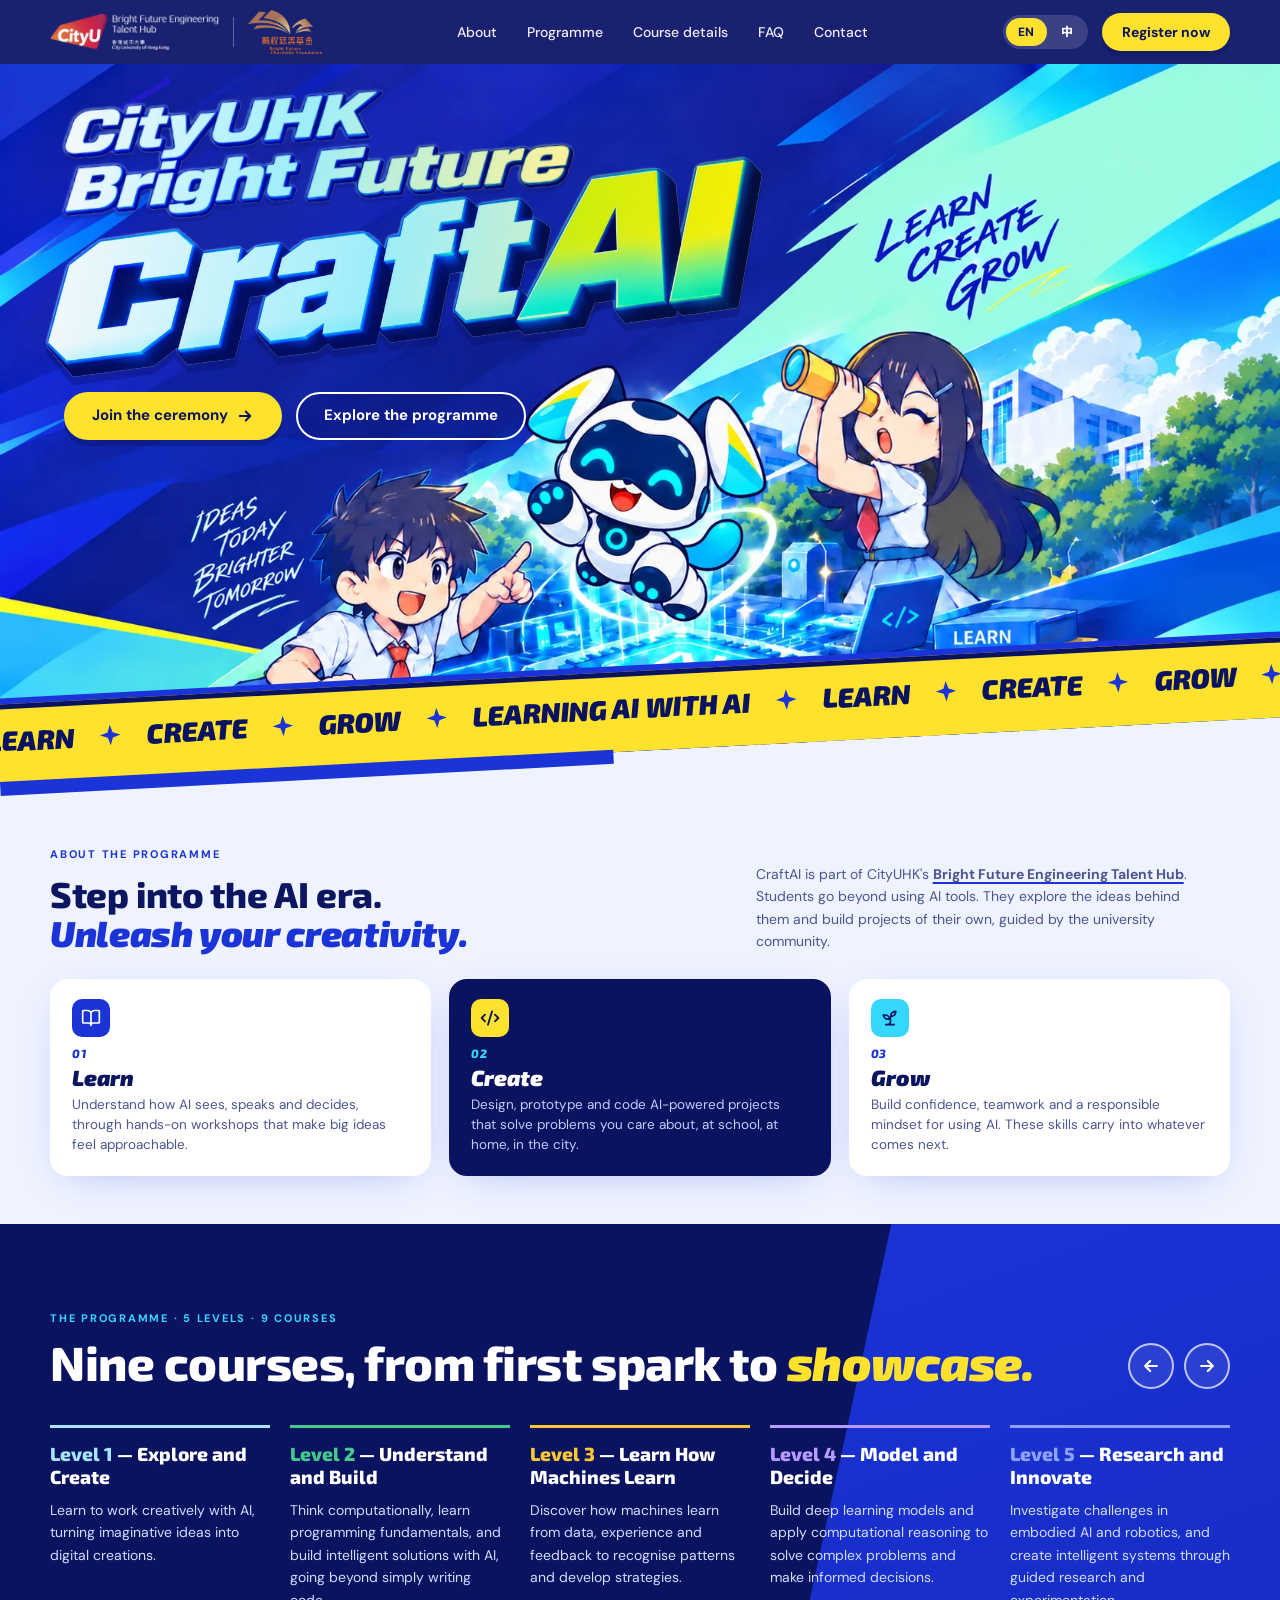
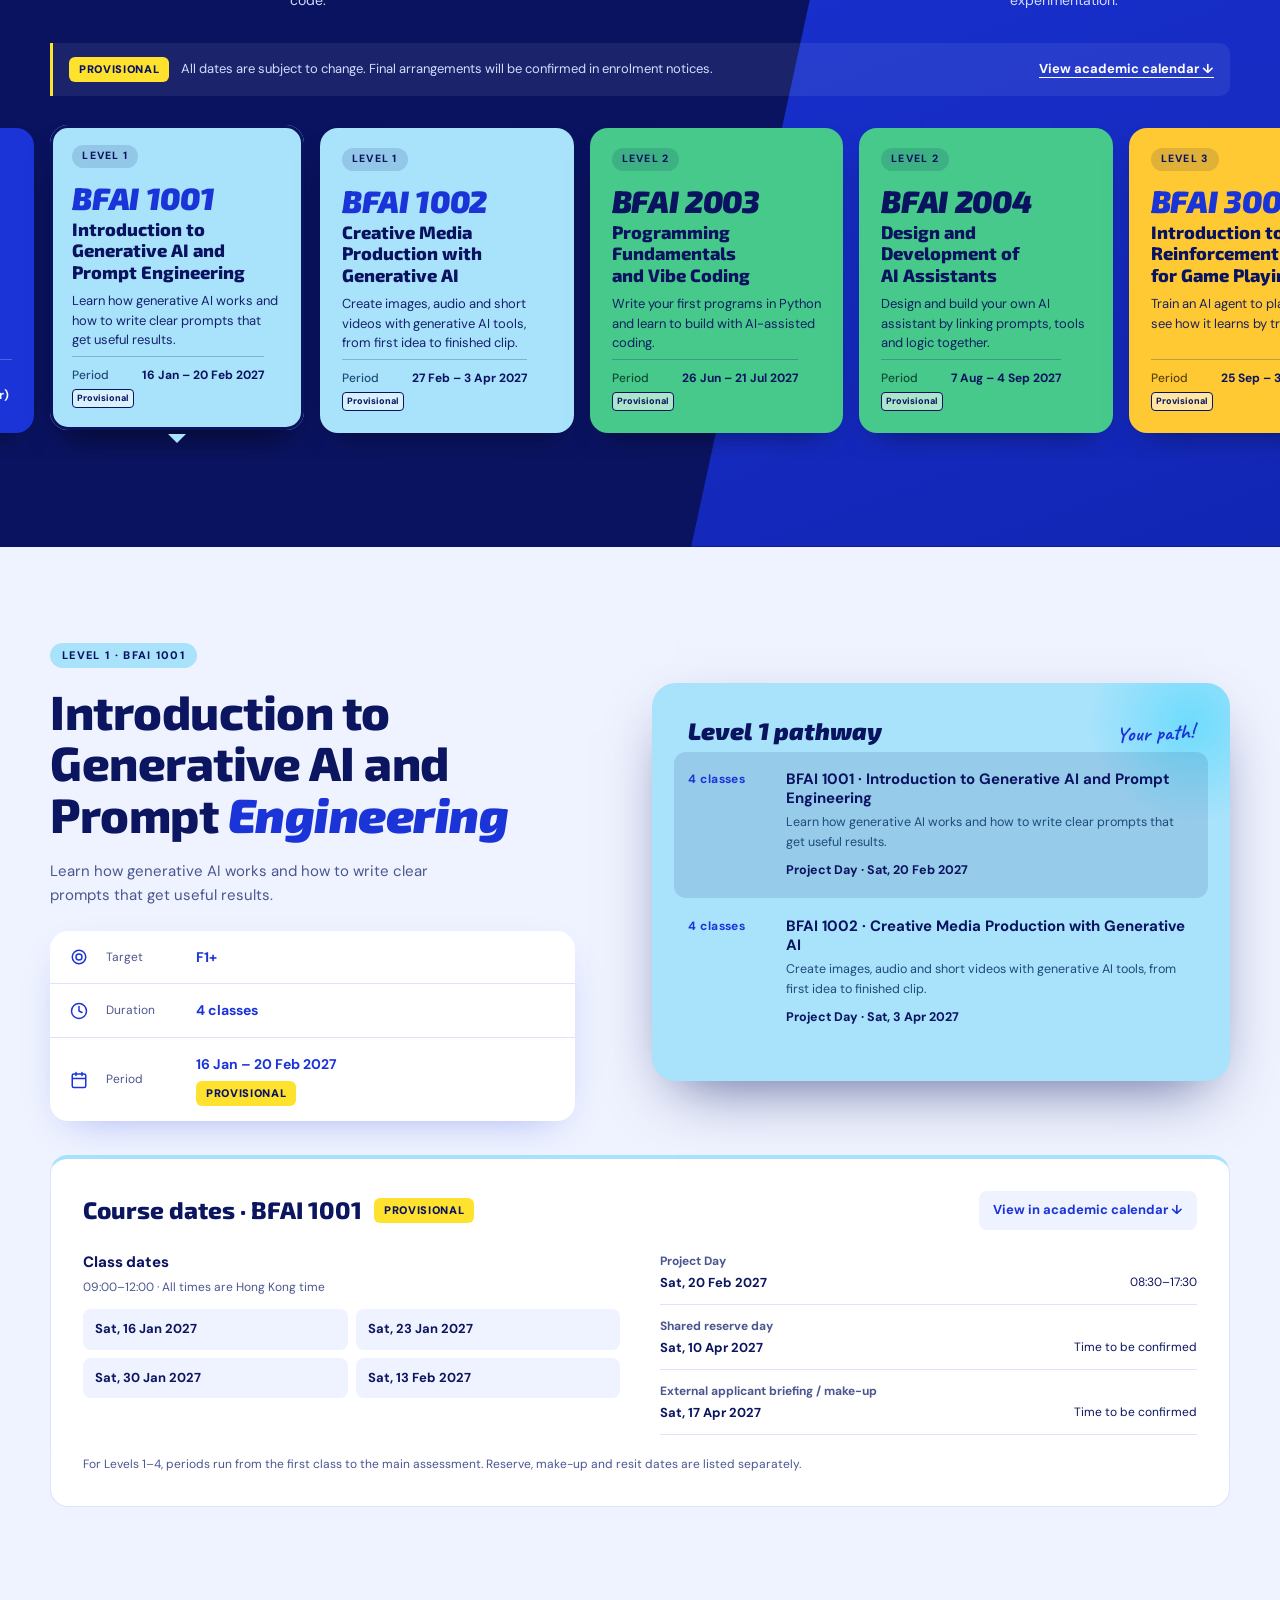
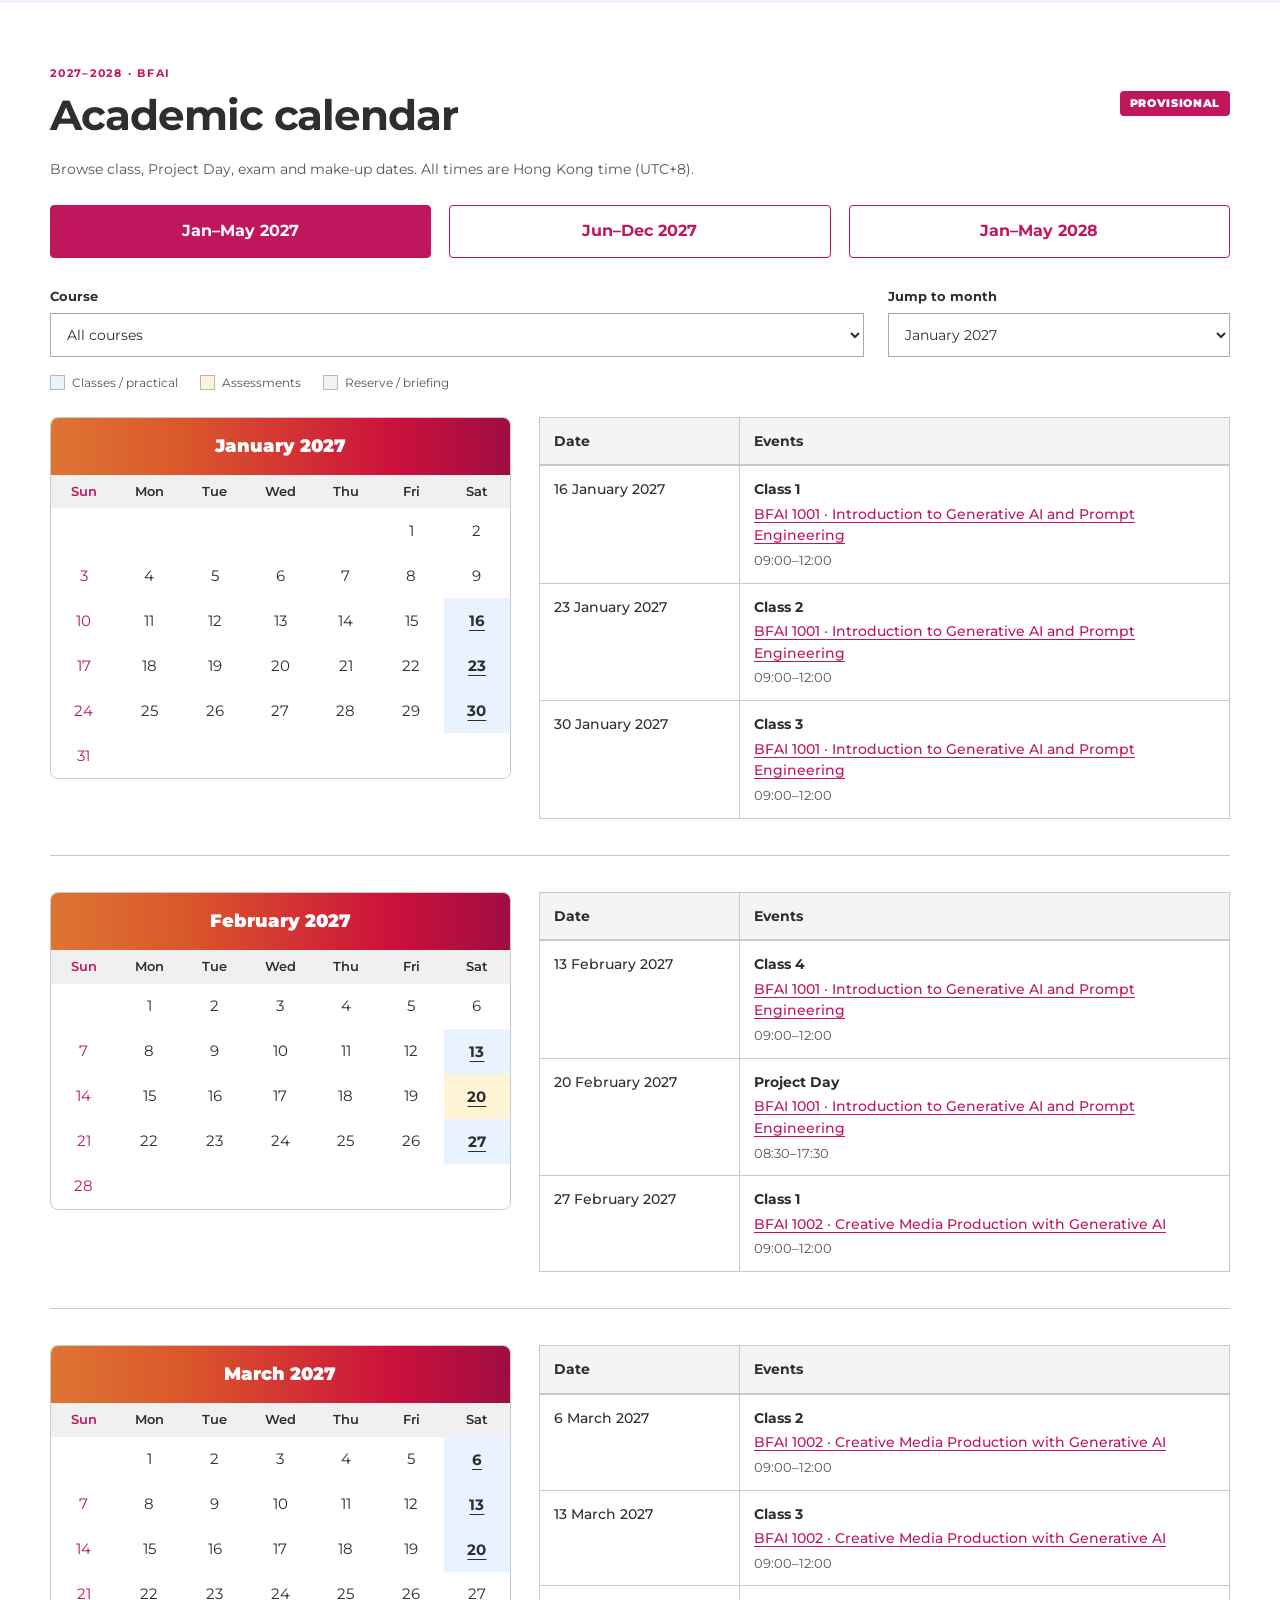
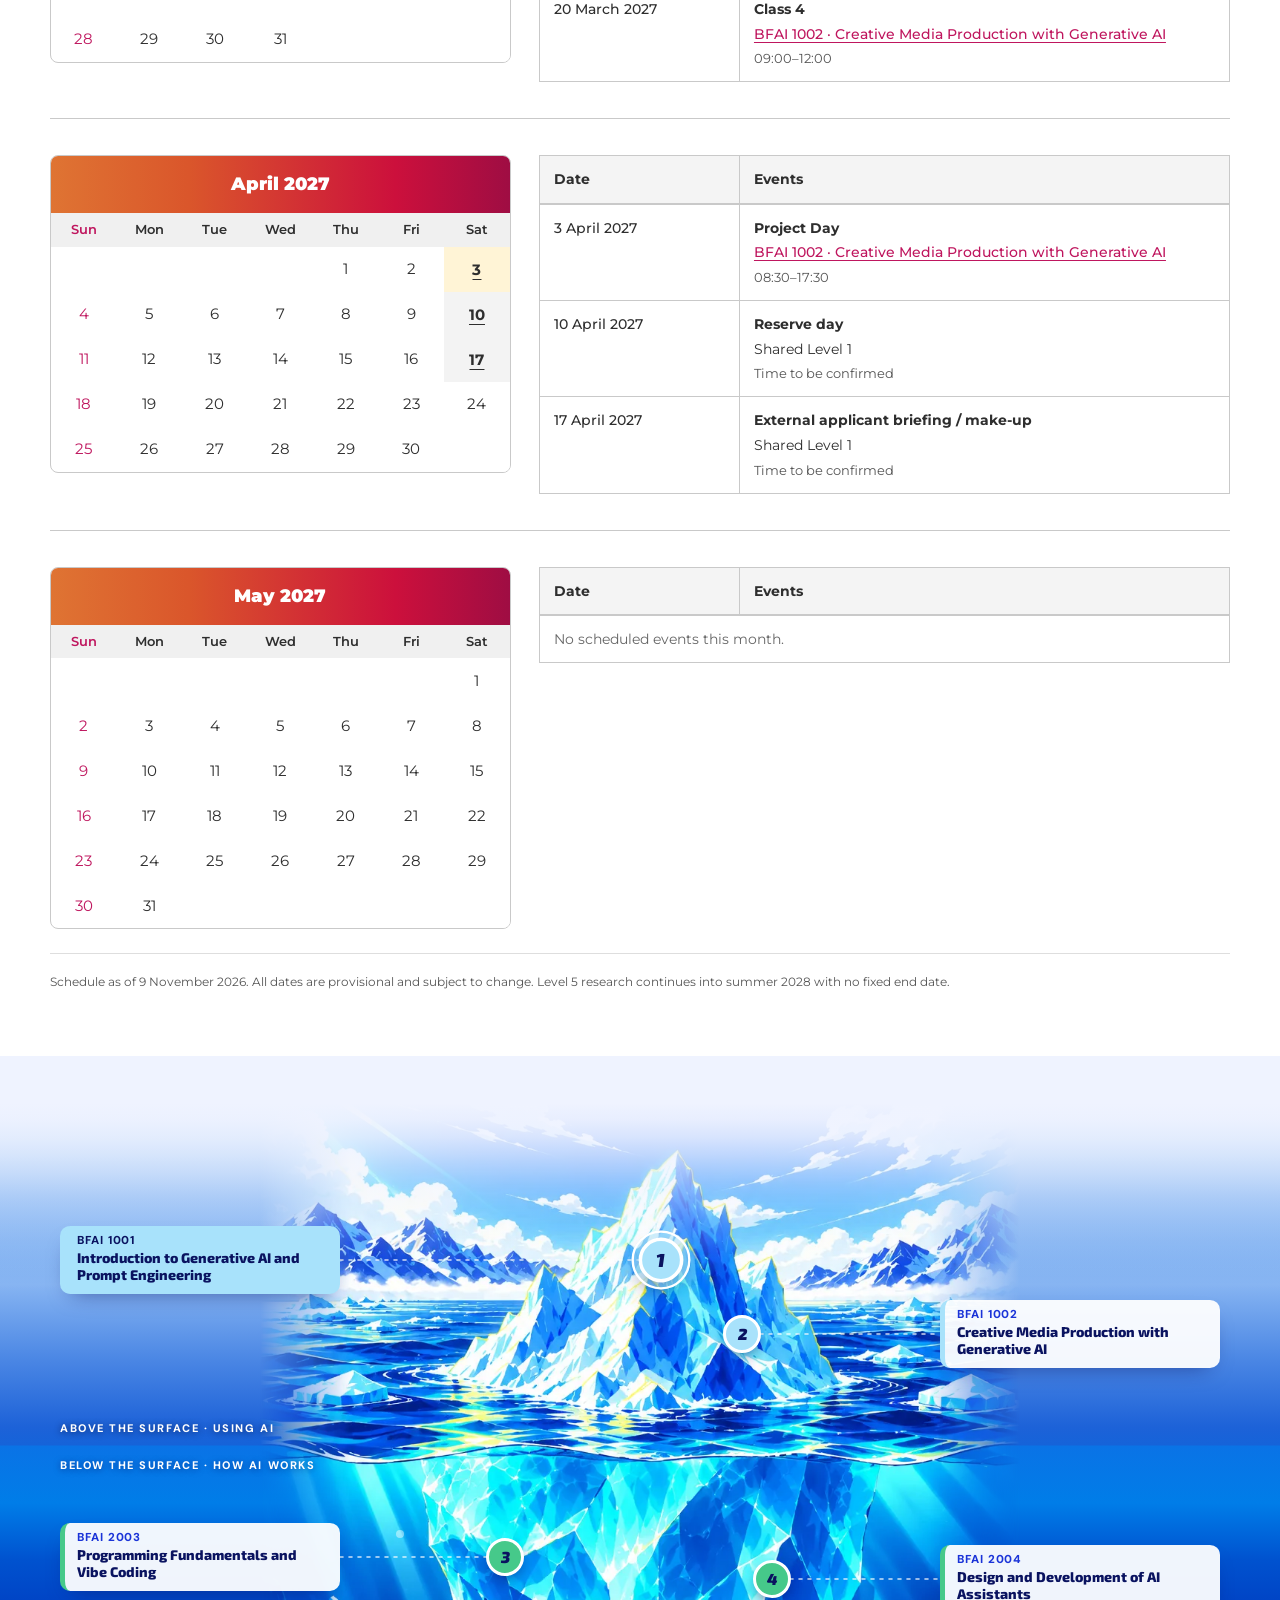
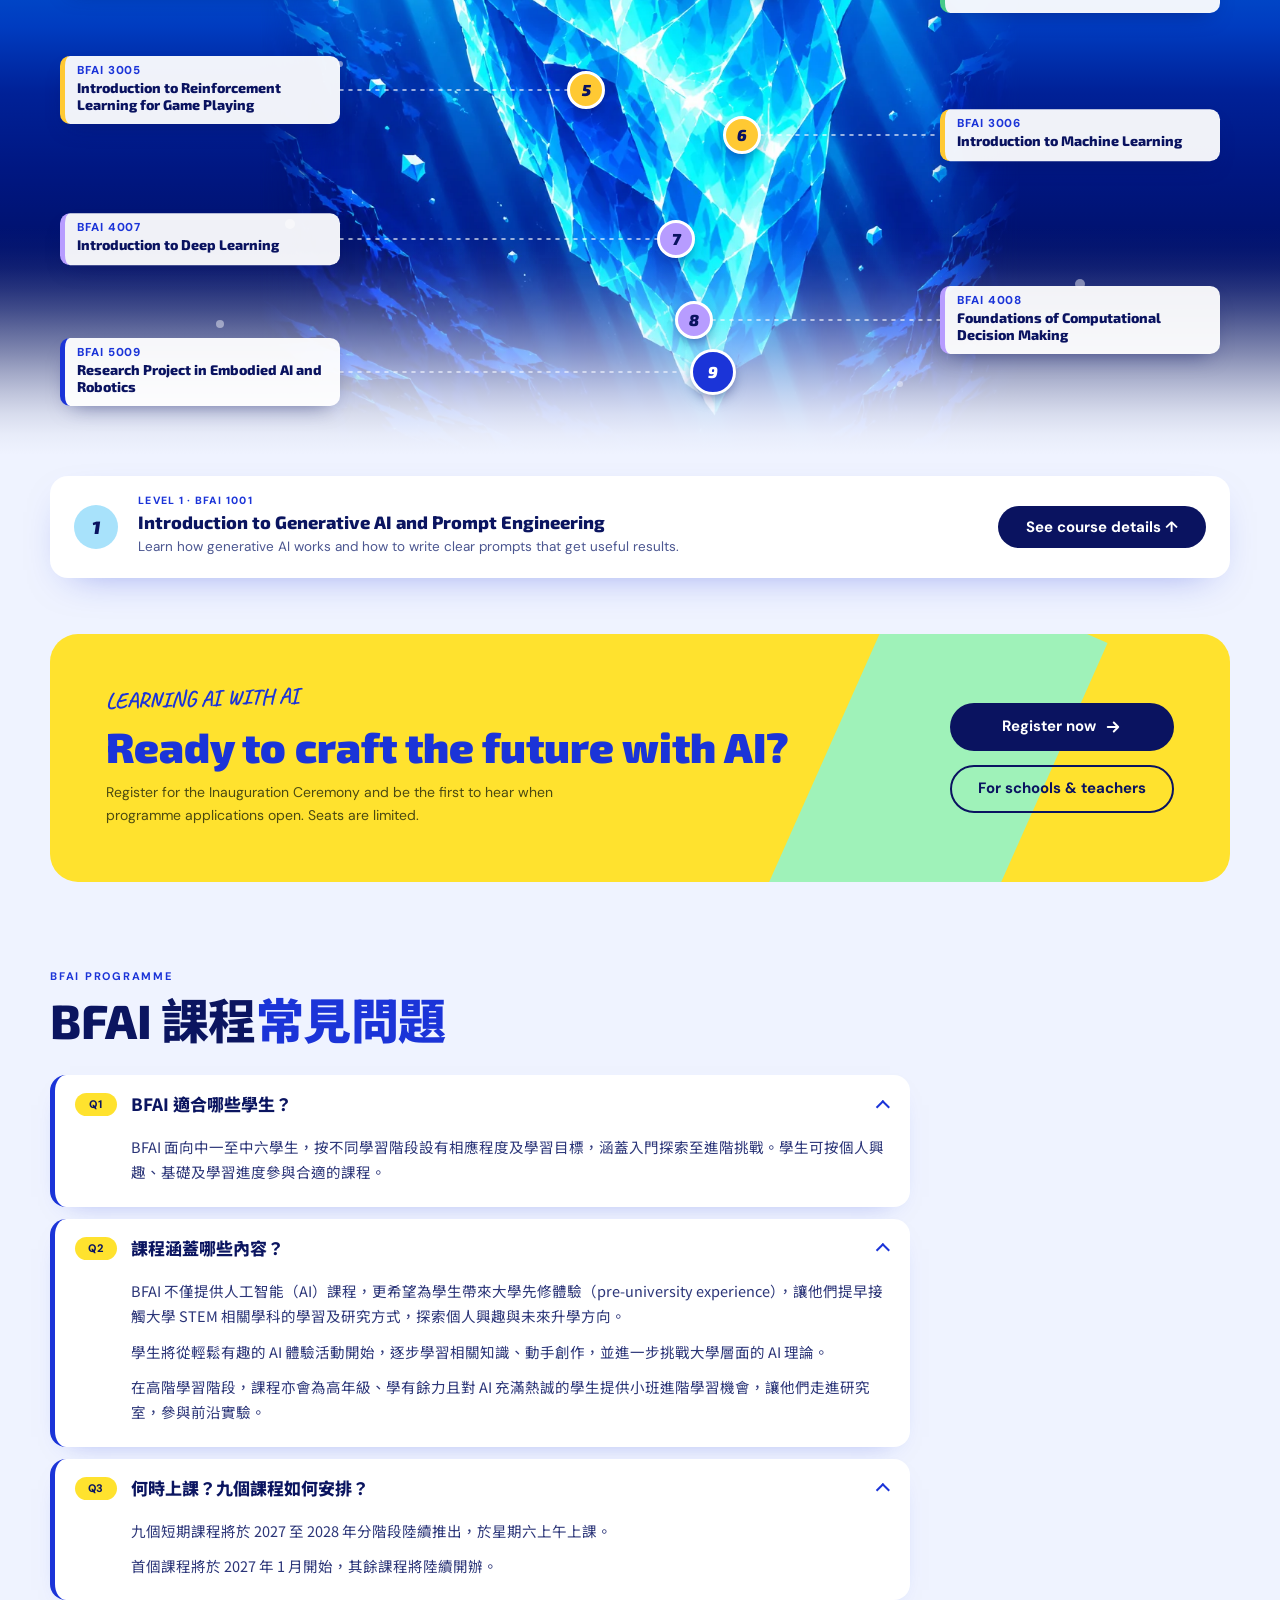
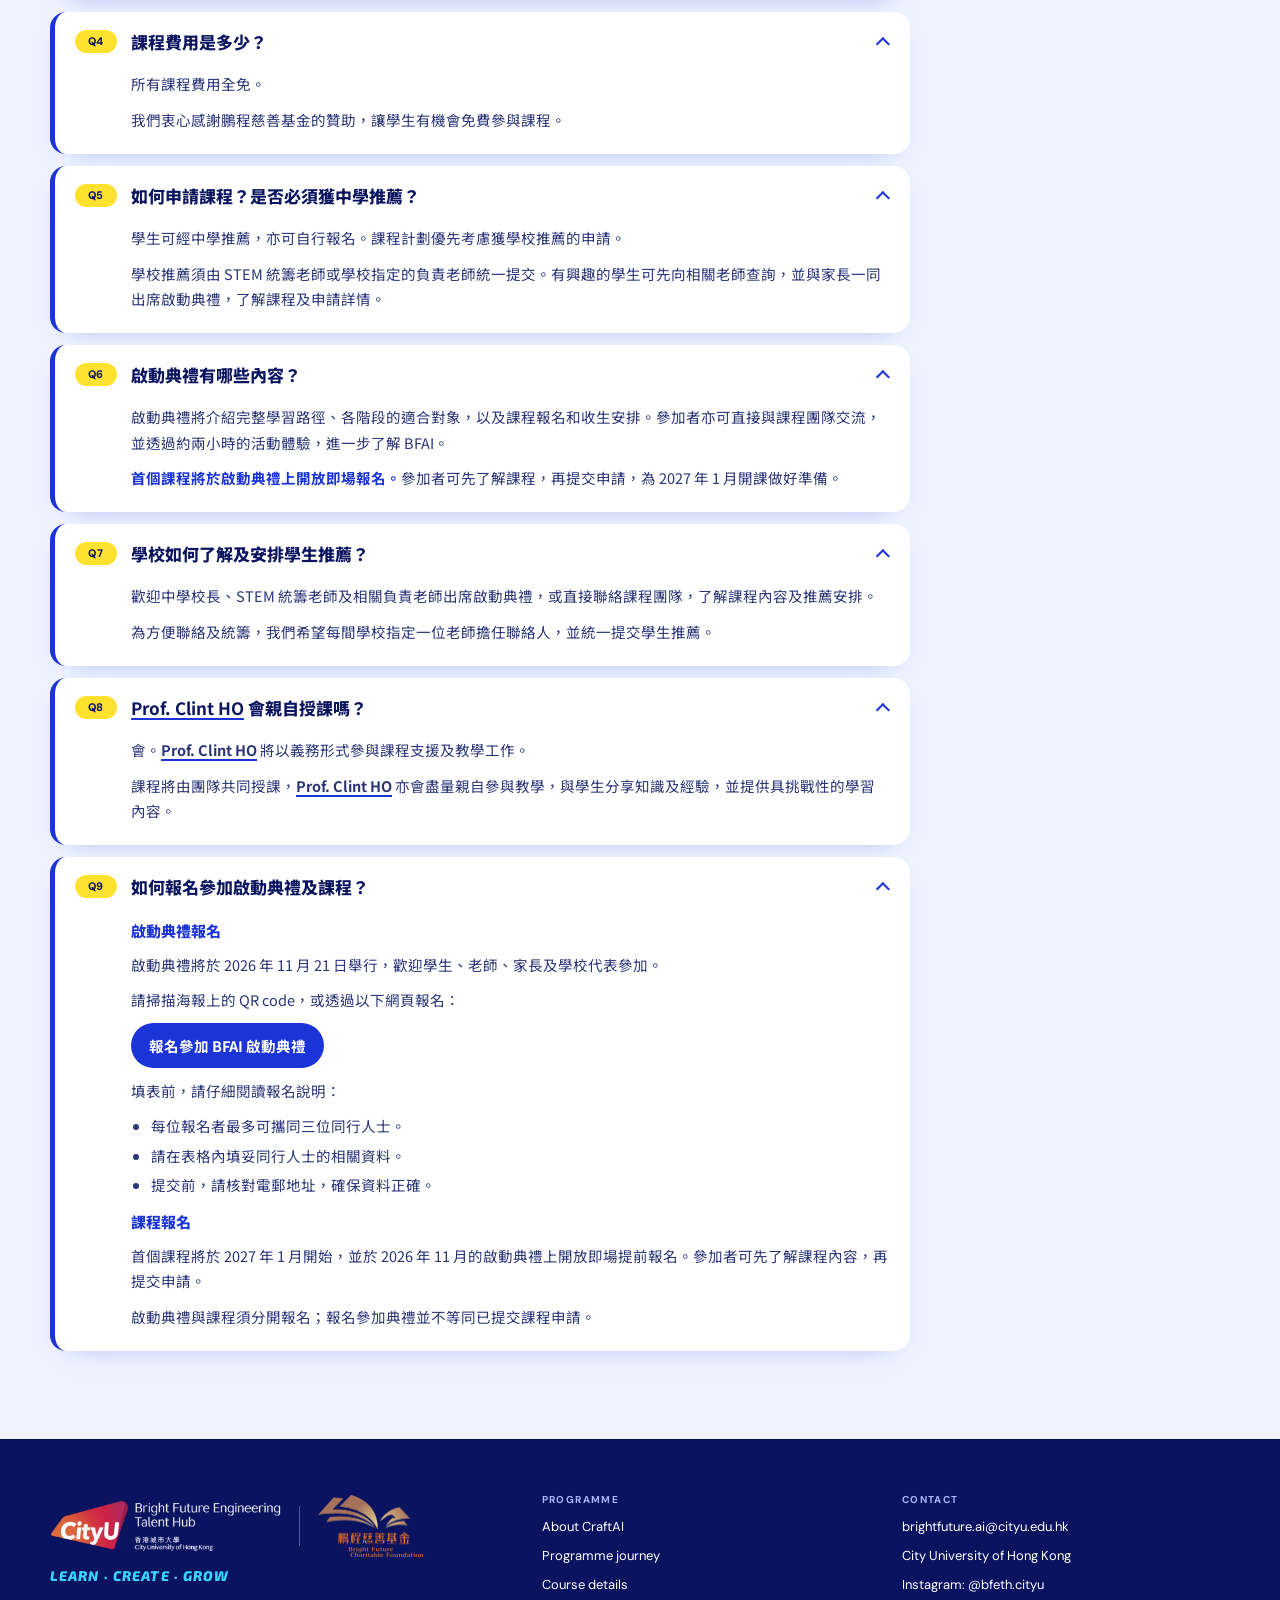
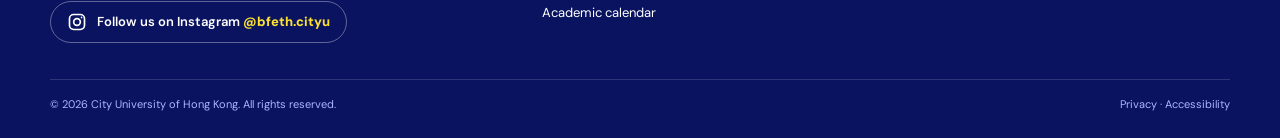
==== index.html @ fd17a6a2 "Match CityUHK academic calendar style" ====
<!DOCTYPE html>
<html lang="en">
<head>
<meta charset="utf-8">
<meta name="robots" content="noindex">
<meta name="viewport" content="width=device-width, initial-scale=1">
<link rel="icon" type="image/png" sizes="64x64" href="assets/images/craftai/favicon.png">
<link rel="apple-touch-icon" href="assets/images/craftai/apple-touch-icon.png">
<title>CityUHK Bright Future CraftAI</title>
<meta name="description" content="Join the CraftAI Inauguration Ceremony and explore the Bright Future AI courses, BFAI 1001 to 5009, at City University of Hong Kong.">
<meta property="og:title" content="CityUHK Bright Future CraftAI">
<meta property="og:type" content="website">
<link rel="preconnect" href="https://fonts.googleapis.com">
<link rel="preconnect" href="https://fonts.gstatic.com" crossorigin>
<link rel="stylesheet" href="https://fonts.googleapis.com/css2?family=DM+Sans:ital,opsz,wght@0,9..40,400;0,9..40,500;0,9..40,700&family=Exo+2:ital,wght@0,700;0,800;0,900;1,700;1,800;1,900&family=Caveat:wght@700&family=Montserrat:wght@400;500;600;700;800;900&family=Noto+Sans+HK:wght@400;500;700;900&display=swap">
<link rel="stylesheet" href="assets/css/craftai.css">
<link rel="stylesheet" href="assets/css/craftai-calendar.css">
</head>
<body>
<header class="nav" id="nav">
  <div class="wrap bar">
    <div class="brand">
      <a class="lk" href="https://www.cityu.edu.hk/ceng/local-outreach/bright-future-engineering-talent-hub" target="_blank" rel="noopener" aria-label="Bright Future Engineering Talent Hub, CityU (opens the BFETH page)"><img src="assets/images/craftai/logo_cityu.webp" alt="CityU Bright Future Engineering Talent Hub" width="720" height="162"></a>
      <i aria-hidden="true"></i>
      <a class="lk" href="https://brightfuture.org.hk/" target="_blank" rel="noopener" aria-label="Bright Future Charitable Foundation (opens its website)"><img class="bfl" src="assets/images/craftai/logo_bf.webp" alt="Bright Future Charitable Foundation 鵬程慈善基金" width="420" height="249"></a>
    </div>
    <ul id="menu">
      <li><a href="#about">About</a></li>
      <li><a href="#programme">Programme</a></li>
      <li><a href="#course">Course details</a></li>
      <li><a href="#faq">FAQ</a></li>
      <li><a href="#contact">Contact</a></li>
      <li class="menu-reg"><a href="https://cityu.qualtrics.com/jfe/form/SV_e3fzRUMSf4UNx3M" target="_blank" rel="noopener">Register now</a></li>
    </ul>
    <div class="right">
      <div class="lsw" role="group" aria-label="Language / 語言"><button type="button" data-l="en" aria-pressed="true">EN</button><button type="button" data-l="zh" aria-pressed="false" lang="zh-HK">中</button></div>
      <a class="btn btn-yellow btn-sm" href="https://cityu.qualtrics.com/jfe/form/SV_e3fzRUMSf4UNx3M" target="_blank" rel="noopener">Register now</a>
      <button class="menu-btn" type="button" id="menuBtn" aria-label="Menu" aria-expanded="false" aria-controls="menu">
        <svg viewBox="0 0 24 24" fill="none" stroke="currentColor" stroke-width="2.4" stroke-linecap="round"><path d="M4 7h16M4 12h16M4 17h16"/></svg>
      </button>
    </div>
  </div>
</header>

<main id="top">
<section class="hero" aria-label="CraftAI, CityUHK Bright Future">
  <div class="stage">
    <img class="herobg" src="assets/images/craftai/herobg.webp" alt="Students and a robot dog with a telescope, standing on a glowing AI chip above a university campus" width="1672" height="941">
    <div class="kicker shine"><img src="assets/images/craftai/kicker.webp" alt="CityUHK Bright Future" width="760" height="214"></div>
    <h1 class="craftai shine"><img src="assets/images/craftai/craftai.webp" alt="CraftAI" width="1200" height="371"></h1>
    <div class="cta-row">
      <a class="btn btn-yellow" href="https://cityu.qualtrics.com/jfe/form/SV_e3fzRUMSf4UNx3M" target="_blank" rel="noopener"><span>Join the ceremony</span>
        <svg viewBox="0 0 24 24" fill="none" stroke="currentColor" stroke-width="2.6" stroke-linecap="round" stroke-linejoin="round"><path d="M5 12h14M13 6l6 6-6 6"/></svg></a>
      <a class="btn btn-ghost" href="#programme">Explore the programme</a>
    </div>
    <div class="ribbon" aria-hidden="true">
      <div class="track">
        <span>Learn<svg viewBox="0 0 24 24"><path d="M12 0l3 9 9 3-9 3-3 9-3-9-9-3 9-3z"/></svg>Create<svg viewBox="0 0 24 24"><path d="M12 0l3 9 9 3-9 3-3 9-3-9-9-3 9-3z"/></svg>Grow<svg viewBox="0 0 24 24"><path d="M12 0l3 9 9 3-9 3-3 9-3-9-9-3 9-3z"/></svg>Learning AI with AI<svg viewBox="0 0 24 24"><path d="M12 0l3 9 9 3-9 3-3 9-3-9-9-3 9-3z"/></svg></span><span>Learn<svg viewBox="0 0 24 24"><path d="M12 0l3 9 9 3-9 3-3 9-3-9-9-3 9-3z"/></svg>Create<svg viewBox="0 0 24 24"><path d="M12 0l3 9 9 3-9 3-3 9-3-9-9-3 9-3z"/></svg>Grow<svg viewBox="0 0 24 24"><path d="M12 0l3 9 9 3-9 3-3 9-3-9-9-3 9-3z"/></svg>Learning AI with AI<svg viewBox="0 0 24 24"><path d="M12 0l3 9 9 3-9 3-3 9-3-9-9-3 9-3z"/></svg></span><span>Learn<svg viewBox="0 0 24 24"><path d="M12 0l3 9 9 3-9 3-3 9-3-9-9-3 9-3z"/></svg>Create<svg viewBox="0 0 24 24"><path d="M12 0l3 9 9 3-9 3-3 9-3-9-9-3 9-3z"/></svg>Grow<svg viewBox="0 0 24 24"><path d="M12 0l3 9 9 3-9 3-3 9-3-9-9-3 9-3z"/></svg>Learning AI with AI<svg viewBox="0 0 24 24"><path d="M12 0l3 9 9 3-9 3-3 9-3-9-9-3 9-3z"/></svg></span><span>Learn<svg viewBox="0 0 24 24"><path d="M12 0l3 9 9 3-9 3-3 9-3-9-9-3 9-3z"/></svg>Create<svg viewBox="0 0 24 24"><path d="M12 0l3 9 9 3-9 3-3 9-3-9-9-3 9-3z"/></svg>Grow<svg viewBox="0 0 24 24"><path d="M12 0l3 9 9 3-9 3-3 9-3-9-9-3 9-3z"/></svg>Learning AI with AI<svg viewBox="0 0 24 24"><path d="M12 0l3 9 9 3-9 3-3 9-3-9-9-3 9-3z"/></svg></span><span>Learn<svg viewBox="0 0 24 24"><path d="M12 0l3 9 9 3-9 3-3 9-3-9-9-3 9-3z"/></svg>Create<svg viewBox="0 0 24 24"><path d="M12 0l3 9 9 3-9 3-3 9-3-9-9-3 9-3z"/></svg>Grow<svg viewBox="0 0 24 24"><path d="M12 0l3 9 9 3-9 3-3 9-3-9-9-3 9-3z"/></svg>Learning AI with AI<svg viewBox="0 0 24 24"><path d="M12 0l3 9 9 3-9 3-3 9-3-9-9-3 9-3z"/></svg></span><span>Learn<svg viewBox="0 0 24 24"><path d="M12 0l3 9 9 3-9 3-3 9-3-9-9-3 9-3z"/></svg>Create<svg viewBox="0 0 24 24"><path d="M12 0l3 9 9 3-9 3-3 9-3-9-9-3 9-3z"/></svg>Grow<svg viewBox="0 0 24 24"><path d="M12 0l3 9 9 3-9 3-3 9-3-9-9-3 9-3z"/></svg>Learning AI with AI<svg viewBox="0 0 24 24"><path d="M12 0l3 9 9 3-9 3-3 9-3-9-9-3 9-3z"/></svg></span>
      </div>
    </div>
  </div>
</section>
<div class="hero-foot" aria-hidden="true"></div>

<section class="about" id="about">
  <div class="wrap">
    <div class="head">
      <div>
        <span class="eyebrow">About the programme</span>
        <h2 class="title" data-zh="步入<em>創造力爆發的 AI 時代</em>">Step into the AI era. <em>Unleash your creativity.</em></h2>
      </div>
      <p data-zh="CraftAI 是香港城市大學<a class='tlink' href='https://www.cityu.edu.hk/ceng/local-outreach/bright-future-engineering-talent-hub' target='_blank' rel='noopener'>鵬程優才工程學庫</a>計劃的一部分。學生不止於使用 AI 工具，更會探索其背後的原理，並在大學團隊的指導下創作屬於自己的專題項目。">CraftAI is part of CityUHK's <a class="tlink" href="https://www.cityu.edu.hk/ceng/local-outreach/bright-future-engineering-talent-hub" target="_blank" rel="noopener">Bright Future Engineering Talent Hub</a>. Students go beyond using AI tools. They explore the ideas behind them and build projects of their own, guided by the university community.</p>
    </div>
    <div class="cards">
      <article class="card">
        <div class="ico"><svg viewBox="0 0 24 24" fill="none" stroke="currentColor" stroke-width="2" stroke-linecap="round" stroke-linejoin="round"><path d="M12 7v14M3 18a1 1 0 0 1-1-1V4a1 1 0 0 1 1-1h5a4 4 0 0 1 4 4 4 4 0 0 1 4-4h5a1 1 0 0 1 1 1v13a1 1 0 0 1-1 1h-6a3 3 0 0 0-3 3 3 3 0 0 0-3-3z"/></svg></div>
        <span class="n">01</span>
        <h3>Learn</h3>
        <p>Understand how AI sees, speaks and decides, through hands-on workshops that make big ideas feel approachable.</p>
      </article>
      <article class="card dark">
        <div class="ico"><svg viewBox="0 0 24 24" fill="none" stroke="currentColor" stroke-width="2.2" stroke-linecap="round" stroke-linejoin="round"><path d="m18 16 4-4-4-4M6 8l-4 4 4 4M14.5 4l-5 16"/></svg></div>
        <span class="n">02</span>
        <h3>Create</h3>
        <p>Design, prototype and code AI-powered projects that solve problems you care about, at school, at home, in the city.</p>
      </article>
      <article class="card">
        <div class="ico"><svg viewBox="0 0 24 24" fill="none" stroke="currentColor" stroke-width="2" stroke-linecap="round" stroke-linejoin="round"><path d="M7 20h10M10 20c5.5-2.5.8-6.4 3-10M9.5 9.4c1.1.8 1.8 2.2 2.3 3.7-2 .4-3.5.4-4.8-.3-1.2-.6-2.3-1.9-3-4.2 2.8-.5 4.4 0 5.5.8zM14.1 6a7 7 0 0 0-1.1 4c1.9-.1 3.3-.6 4.3-1.4 1-1 1.6-2.3 1.7-4.6-2.7.1-4 1-4.9 2z"/></svg></div>
        <span class="n">03</span>
        <h3>Grow</h3>
        <p>Build confidence, teamwork and a responsible mindset for using AI. These skills carry into whatever comes next.</p>
      </article>
    </div>
  </div>
</section>

<section class="journey on-dark" id="programme">
  <div class="wrap">
    <div class="head">
      <div>
        <span class="eyebrow">The programme · 5 levels · 9 courses</span>
        <h2 class="title" data-zh="九個課程，由初啟發到<em>成果展示。</em>">Nine courses, from first spark to <em>showcase.</em></h2>
      </div>
      <div class="nav-btns">
        <button type="button" id="stepPrev" aria-label="Previous courses"><svg viewBox="0 0 24 24" fill="none" stroke="currentColor" stroke-width="2.6" stroke-linecap="round" stroke-linejoin="round"><path d="M19 12H5M11 6l-6 6 6 6"/></svg></button>
        <button type="button" id="stepNext" aria-label="Next courses"><svg viewBox="0 0 24 24" fill="none" stroke="currentColor" stroke-width="2.6" stroke-linecap="round" stroke-linejoin="round"><path d="M5 12h14M13 6l6 6-6 6"/></svg></button>
      </div>
    </div>
    <ol class="level-takeaways">
      <li class="level-takeaway lv1">
        <h3><span class="level-number" data-zh="第 1 級">Level 1</span><span aria-hidden="true"> — </span><span data-zh="探索與創作">Explore and Create</span></h3>
        <p data-zh="學習以創意運用 AI，將天馬行空的構思化為數碼作品。">Learn to work creatively with AI, turning imaginative ideas into digital creations.</p>
      </li>
      <li class="level-takeaway lv2">
        <h3><span class="level-number" data-zh="第 2 級">Level 2</span><span aria-hidden="true"> — </span><span data-zh="理解與建構">Understand and Build</span></h3>
        <p data-zh="培養計算思維，學習編程基礎，並運用 AI 建構智能解決方案，超越單純編寫程式。">Think computationally, learn programming fundamentals, and build intelligent solutions with AI, going beyond simply writing code.</p>
      </li>
      <li class="level-takeaway lv3">
        <h3><span class="level-number" data-zh="第 3 級">Level 3</span><span aria-hidden="true"> — </span><span data-zh="認識機器如何學習">Learn How Machines Learn</span></h3>
        <p data-zh="探索機器如何從數據、經驗及回饋中學習，識別規律並制定策略。">Discover how machines learn from data, experience and feedback to recognise patterns and develop strategies.</p>
      </li>
      <li class="level-takeaway lv4">
        <h3><span class="level-number" data-zh="第 4 級">Level 4</span><span aria-hidden="true"> — </span><span data-zh="建模與決策">Model and Decide</span></h3>
        <p data-zh="建立深度學習模型，運用計算推理解決複雜問題，並作出有根據的決策。">Build deep learning models and apply computational reasoning to solve complex problems and make informed decisions.</p>
      </li>
      <li class="level-takeaway lv5">
        <h3><span class="level-number" data-zh="第 5 級">Level 5</span><span aria-hidden="true"> — </span><span data-zh="研究與創新">Research and Innovate</span></h3>
        <p data-zh="探究具身智能與機械人領域的挑戰，在指導下透過研究與實驗創建智能系統。">Investigate challenges in embodied AI and robotics, and create intelligent systems through guided research and experimentation.</p>
      </li>
    </ol>
    <p class="schedule-note"><strong class="provisional-badge" data-zh="暫定">Provisional</strong><span data-zh="所有日期或會更改，最終安排以報名通知為準。">All dates are subject to change. Final arrangements will be confirmed in enrolment notices.</span><a href="#academic-calendar" data-zh="查看學年日曆 ↓">View academic calendar ↓</a></p>
  </div>
    <ol class="steps" id="steps" tabindex="0" role="region" aria-label="Nine courses in five levels. Select a course to see its details below.">
      <li class="step lv1"><button type="button" class="step-btn" data-i="0" aria-pressed="false" aria-controls="course">
        <span class="top"><span class="lvl">Level 1</span></span>
        <span class="num">BFAI 1001</span>
        <span class="h">Introduction to Generative AI and Prompt Engineering</span>
        <span class="desc">Learn how generative AI works and how to write clear prompts that get useful results.</span>
        <span class="meta"><span class="k"><span data-zh="時段">Period</span><strong class="period-provisional" data-zh="暫定">Provisional</strong></span><span class="v" data-zh="2027 年 1 月 16 日至 2 月 20 日">16 Jan – 20 Feb 2027</span></span>
      </button></li>
      <li class="step lv1"><button type="button" class="step-btn" data-i="1" aria-pressed="false" aria-controls="course">
        <span class="top"><span class="lvl">Level 1</span></span>
        <span class="num">BFAI 1002</span>
        <span class="h">Creative Media Production with Generative AI</span>
        <span class="desc">Create images, audio and short videos with generative AI tools, from first idea to finished clip.</span>
        <span class="meta"><span class="k"><span data-zh="時段">Period</span><strong class="period-provisional" data-zh="暫定">Provisional</strong></span><span class="v" data-zh="2027 年 2 月 27 日至 4 月 3 日">27 Feb – 3 Apr 2027</span></span>
      </button></li>
      <li class="step lv2"><button type="button" class="step-btn" data-i="2" aria-pressed="false" aria-controls="course">
        <span class="top"><span class="lvl">Level 2</span></span>
        <span class="num">BFAI 2003</span>
        <span class="h">Programming Fundamentals and Vibe Coding</span>
        <span class="desc">Write your first programs in Python and learn to build with AI-assisted coding.</span>
        <span class="meta"><span class="k"><span data-zh="時段">Period</span><strong class="period-provisional" data-zh="暫定">Provisional</strong></span><span class="v" data-zh="2027 年 6 月 26 日至 7 月 21 日">26 Jun – 21 Jul 2027</span></span>
      </button></li>
      <li class="step lv2"><button type="button" class="step-btn" data-i="3" aria-pressed="false" aria-controls="course">
        <span class="top"><span class="lvl">Level 2</span></span>
        <span class="num">BFAI 2004</span>
        <span class="h">Design and Development of AI Assistants</span>
        <span class="desc">Design and build your own AI assistant by linking prompts, tools and logic together.</span>
        <span class="meta"><span class="k"><span data-zh="時段">Period</span><strong class="period-provisional" data-zh="暫定">Provisional</strong></span><span class="v" data-zh="2027 年 8 月 7 日至 9 月 4 日">7 Aug – 4 Sep 2027</span></span>
      </button></li>
      <li class="step lv3"><button type="button" class="step-btn" data-i="4" aria-pressed="false" aria-controls="course">
        <span class="top"><span class="lvl">Level 3</span></span>
        <span class="num">BFAI 3005</span>
        <span class="h">Introduction to Reinforcement Learning for Game Playing</span>
        <span class="desc">Train an AI agent to play games and see how it learns by trial and error.</span>
        <span class="meta"><span class="k"><span data-zh="時段">Period</span><strong class="period-provisional" data-zh="暫定">Provisional</strong></span><span class="v" data-zh="2027 年 9 月 25 日至 10 月 30 日">25 Sep – 30 Oct 2027</span></span>
      </button></li>
      <li class="step lv3"><button type="button" class="step-btn" data-i="5" aria-pressed="false" aria-controls="course">
        <span class="top"><span class="lvl">Level 3</span></span>
        <span class="num">BFAI 3006</span>
        <span class="h">Introduction to Machine Learning</span>
        <span class="desc">Find out how computers learn patterns from data, and train your first machine learning models.</span>
        <span class="meta"><span class="k"><span data-zh="時段">Period</span><strong class="period-provisional" data-zh="暫定">Provisional</strong></span><span class="v" data-zh="2027 年 11 月 6 日至 12 月 4 日">6 Nov – 4 Dec 2027</span></span>
      </button></li>
      <li class="step lv4"><button type="button" class="step-btn" data-i="6" aria-pressed="false" aria-controls="course">
        <span class="top"><span class="lvl">Level 4</span></span>
        <span class="num">BFAI 4007</span>
        <span class="h">Introduction to Deep Learning</span>
        <span class="desc">Explore neural networks and how deep learning powers image, language and speech AI.</span>
        <span class="meta"><span class="k"><span data-zh="時段">Period</span><strong class="period-provisional" data-zh="暫定">Provisional</strong></span><span class="v" data-zh="2028 年 1 月 15 日至 2 月 19 日">15 Jan – 19 Feb 2028</span></span>
      </button></li>
      <li class="step lv4"><button type="button" class="step-btn" data-i="7" aria-pressed="false" aria-controls="course">
        <span class="top"><span class="lvl">Level 4</span></span>
        <span class="num">BFAI 4008</span>
        <span class="h">Foundations of Computational Decision Making</span>
        <span class="desc">Understand the maths behind how AI weighs up options and makes decisions.</span>
        <span class="meta"><span class="k"><span data-zh="時段">Period</span><strong class="period-provisional" data-zh="暫定">Provisional</strong></span><span class="v" data-zh="2028 年 2 月 26 日至 3 月 25 日">26 Feb – 25 Mar 2028</span></span>
      </button></li>
      <li class="step lv5"><button type="button" class="step-btn" data-i="8" aria-pressed="false" aria-controls="course">
        <span class="top"><span class="lvl">Level 5</span></span>
        <span class="num">BFAI 5009</span>
        <span class="h">Research Project in Embodied AI and Robotics</span>
        <span class="desc">Become an independent problem solver on frontier research.</span>
        <span class="meta"><span class="k"><span data-zh="時段">Period</span><strong class="period-provisional" data-zh="暫定">Provisional</strong></span><span class="v" data-zh="2028 年 4 月 1 日起（研究期延至夏季）">From 1 Apr 2028 (research into summer)</span></span>
      </button></li>
    </ol>
</section>

<section class="ceremony-sec" id="course" data-level="1" aria-live="polite">
  <div class="wrap ceremony-grid">
    <div class="left" id="dLeft"></div>
    <div class="show" id="dShow"></div>
  </div>
  <div class="wrap"><div class="course-dates" id="dDates" data-no-translate></div></div>
</section>

<section class="academic-calendar" id="academic-calendar" aria-labelledby="calendar-title">
  <div class="wrap">
    <div class="calendar-section-heading">
      <div>
        <span class="eyebrow">2027–2028 · BFAI</span>
        <h2 class="title" id="calendar-title" data-zh="課程學年日曆">Academic calendar</h2>
      </div>
      <strong class="provisional-badge" data-zh="暫定">Provisional</strong>
    </div>
    <p class="calendar-intro" data-zh="查看課堂、Project Day、考試及補做日期。所有時間均為香港時間（UTC+8）。">Browse class, Project Day, exam and make-up dates. All times are Hong Kong time (UTC+8).</p>
    <div id="calendarApp" data-no-translate>
      <noscript><p data-zh="請啟用 JavaScript 以瀏覽日曆；上方課程卡仍列有暫定日期。">Enable JavaScript to browse the calendar. Provisional course periods are listed above.</p></noscript>
    </div>
    <p class="calendar-source-note" data-zh="課程安排截至 2026 年 11 月 9 日，所有日期均屬暫定，或會更改。第 5 級研究期延至 2028 年夏季，不設固定完結日。">Schedule as of 9 November 2026. All dates are provisional and subject to change. Level 5 research continues into summer 2028 with no fixed end date.</p>
  </div>
</section>

<section class="berg" id="iceberg">
  <div class="berg-band">
    <div class="scene">
      <img class="art" src="assets/images/craftai/iceberg.webp" alt="" width="1024" height="1280" decoding="async">
      <svg class="leads" viewBox="0 0 1200 950" preserveAspectRatio="none" aria-hidden="true" focusable="false"><g class="lead" stroke="#fff" stroke-opacity=".8" stroke-width="1.6" stroke-dasharray="3 6" stroke-linecap="round"><line x1="300" y1="156" x2="621" y2="156"/><line x1="702" y1="230" x2="900" y2="230"/><line x1="300" y1="453" x2="465" y2="453"/><line x1="732" y1="475" x2="900" y2="475"/><line x1="300" y1="586" x2="546" y2="586"/><line x1="702" y1="631" x2="900" y2="631"/><line x1="300" y1="735" x2="636" y2="735"/><line x1="654" y1="816" x2="900" y2="816"/><line x1="300" y1="868" x2="673" y2="868"/></g><g fill="#fff" fill-opacity=".45"><circle class="bub" cx="250" cy="720" r="5" style="animation-delay:-0s;animation-duration:11s"/><circle class="bub" cx="300" cy="560" r="3" style="animation-delay:-4s;animation-duration:9s"/><circle class="bub" cx="1000" cy="640" r="6" style="animation-delay:-2s;animation-duration:13s"/><circle class="bub" cx="930" cy="470" r="3" style="animation-delay:-6s;animation-duration:10s"/><circle class="bub" cx="180" cy="820" r="4" style="animation-delay:-3s;animation-duration:12s"/><circle class="bub" cx="1040" cy="780" r="5" style="animation-delay:-7s;animation-duration:14s"/><circle class="bub" cx="860" cy="880" r="3" style="animation-delay:-1s;animation-duration:9s"/><circle class="bub" cx="360" cy="430" r="4" style="animation-delay:-5s;animation-duration:10s"/></g></svg>
      <span class="tag above-tag">Above the surface · using AI</span>
      <span class="tag below-tag">Below the surface · how AI works</span>
      <button type="button" class="bl left lv1" data-i="0" style="--y:156"><b>BFAI 1001</b><span>Introduction to Generative AI and Prompt Engineering</span></button>
    <button type="button" class="bl right lv1" data-i="1" style="--y:230"><b>BFAI 1002</b><span>Creative Media Production with Generative AI</span></button>
    <button type="button" class="bl left lv2" data-i="2" style="--y:453"><b>BFAI 2003</b><span>Programming Fundamentals and Vibe Coding</span></button>
    <button type="button" class="bl right lv2" data-i="3" style="--y:475"><b>BFAI 2004</b><span>Design and Development of AI Assistants</span></button>
    <button type="button" class="bl left lv3" data-i="4" style="--y:586"><b>BFAI 3005</b><span>Introduction to Reinforcement Learning for Game Playing</span></button>
    <button type="button" class="bl right lv3" data-i="5" style="--y:631"><b>BFAI 3006</b><span>Introduction to Machine Learning</span></button>
    <button type="button" class="bl left lv4" data-i="6" style="--y:735"><b>BFAI 4007</b><span>Introduction to Deep Learning</span></button>
    <button type="button" class="bl right lv4" data-i="7" style="--y:816"><b>BFAI 4008</b><span>Foundations of Computational Decision Making</span></button>
    <button type="button" class="bl left lv5" data-i="8" style="--y:868"><b>BFAI 5009</b><span>Research Project in Embodied AI and Robotics</span></button>
    <button type="button" class="bp lv1" data-i="0" style="--x:621;--y:156;--mx:52.73;--my:16.41" aria-label="BFAI 1001 Introduction to Generative AI and Prompt Engineering"><span>1</span></button>
    <button type="button" class="bp lv1" data-i="1" style="--x:702;--y:230;--mx:63.48;--my:24.22" aria-label="BFAI 1002 Creative Media Production with Generative AI"><span>2</span></button>
    <button type="button" class="bp lv2" data-i="2" style="--x:465;--y:453;--mx:32.23;--my:47.66" aria-label="BFAI 2003 Programming Fundamentals and Vibe Coding"><span>3</span></button>
    <button type="button" class="bp lv2" data-i="3" style="--x:732;--y:475;--mx:67.38;--my:50.0" aria-label="BFAI 2004 Design and Development of AI Assistants"><span>4</span></button>
    <button type="button" class="bp lv3" data-i="4" style="--x:546;--y:586;--mx:42.97;--my:61.72" aria-label="BFAI 3005 Introduction to Reinforcement Learning for Game Playing"><span>5</span></button>
    <button type="button" class="bp lv3" data-i="5" style="--x:702;--y:631;--mx:63.48;--my:66.41" aria-label="BFAI 3006 Introduction to Machine Learning"><span>6</span></button>
    <button type="button" class="bp lv4" data-i="6" style="--x:636;--y:735;--mx:54.69;--my:77.34" aria-label="BFAI 4007 Introduction to Deep Learning"><span>7</span></button>
    <button type="button" class="bp lv4" data-i="7" style="--x:654;--y:816;--mx:57.13;--my:85.94" aria-label="BFAI 4008 Foundations of Computational Decision Making"><span>8</span></button>
    <button type="button" class="bp lv5" data-i="8" style="--x:673;--y:868;--mx:59.57;--my:91.41" aria-label="BFAI 5009 Research Project in Embodied AI and Robotics"><span>9</span></button>
    
    </div>
  </div>
  <div class="wrap">
    <ol class="blist" aria-label="Nine checkpoints">
      <li><button type="button" class="lg lv1" data-i="0"><i>1</i><span><b>BFAI 1001</b><em>Introduction to Generative AI and Prompt Engineering</em></span></button></li>
      <li><button type="button" class="lg lv1" data-i="1"><i>2</i><span><b>BFAI 1002</b><em>Creative Media Production with Generative AI</em></span></button></li>
      <li><button type="button" class="lg lv2" data-i="2"><i>3</i><span><b>BFAI 2003</b><em>Programming Fundamentals and Vibe Coding</em></span></button></li>
      <li><button type="button" class="lg lv2" data-i="3"><i>4</i><span><b>BFAI 2004</b><em>Design and Development of AI Assistants</em></span></button></li>
      <li><button type="button" class="lg lv3" data-i="4"><i>5</i><span><b>BFAI 3005</b><em>Introduction to Reinforcement Learning for Game Playing</em></span></button></li>
      <li><button type="button" class="lg lv3" data-i="5"><i>6</i><span><b>BFAI 3006</b><em>Introduction to Machine Learning</em></span></button></li>
      <li><button type="button" class="lg lv4" data-i="6"><i>7</i><span><b>BFAI 4007</b><em>Introduction to Deep Learning</em></span></button></li>
      <li><button type="button" class="lg lv4" data-i="7"><i>8</i><span><b>BFAI 4008</b><em>Foundations of Computational Decision Making</em></span></button></li>
      <li><button type="button" class="lg lv5" data-i="8"><i>9</i><span><b>BFAI 5009</b><em>Research Project in Embodied AI and Robotics</em></span></button></li>
      
    </ol>
    <div class="bcap" id="bCap"></div>
  </div>
</section>


<section class="register" id="register">
  <div class="wrap">
    <div class="cta">
      <div class="txt">
        <span class="hand">Learning AI with AI</span>
        <h2>Ready to craft the future with AI?</h2>
        <p>Register for the Inauguration Ceremony and be the first to hear when programme applications open. Seats are limited.</p>
      </div>
      <div class="acts">
        <a class="btn btn-navy" href="https://cityu.qualtrics.com/jfe/form/SV_e3fzRUMSf4UNx3M" target="_blank" rel="noopener"><span>Register now</span>
          <svg viewBox="0 0 24 24" fill="none" stroke="currentColor" stroke-width="2.6" stroke-linecap="round" stroke-linejoin="round"><path d="M5 12h14M13 6l6 6-6 6"/></svg></a>
        <a class="btn btn-line" href="#contact">For schools &amp; teachers</a>
      </div>
    </div>
  </div>
</section>


<section class="faq" id="faq">
  <div class="wrap">
    <div class="fhead">
      <span class="eyebrow">BFAI Programme</span>
      <h2 class="title">BFAI 課程<em>常見問題</em></h2>
    </div>
    <div class="fl">
      <details class="fq" open><summary><span class="fn">Q1</span><span class="ft"><span class="zh" lang="zh-HK">BFAI 適合哪些學生？</span></span><i class="fc" aria-hidden="true"></i></summary>
        <div class="fa zh" lang="zh-HK"><p>BFAI 面向中一至中六學生，按不同學習階段設有相應程度及學習目標，涵蓋入門探索至進階挑戰。學生可按個人興趣、基礎及學習進度參與合適的課程。</p></div></details>
      <details class="fq" open><summary><span class="fn">Q2</span><span class="ft"><span class="zh" lang="zh-HK">課程涵蓋哪些內容？</span></span><i class="fc" aria-hidden="true"></i></summary>
        <div class="fa zh" lang="zh-HK"><p>BFAI 不僅提供人工智能（AI）課程，更希望為學生帶來大學先修體驗（pre-university experience），讓他們提早接觸大學 STEM 相關學科的學習及研究方式，探索個人興趣與未來升學方向。</p><p>學生將從輕鬆有趣的 AI 體驗活動開始，逐步學習相關知識、動手創作，並進一步挑戰大學層面的 AI 理論。</p><p>在高階學習階段，課程亦會為高年級、學有餘力且對 AI 充滿熱誠的學生提供小班進階學習機會，讓他們走進研究室，參與前沿實驗。</p></div></details>
      <details class="fq" open><summary><span class="fn">Q3</span><span class="ft"><span class="zh" lang="zh-HK">何時上課？九個課程如何安排？</span></span><i class="fc" aria-hidden="true"></i></summary>
        <div class="fa zh" lang="zh-HK"><p>九個短期課程將於 2027 至 2028 年分階段陸續推出，於星期六上午上課。</p><p>首個課程將於 2027 年 1 月開始，其餘課程將陸續開辦。</p></div></details>
      <details class="fq" open><summary><span class="fn">Q4</span><span class="ft"><span class="zh" lang="zh-HK">課程費用是多少？</span></span><i class="fc" aria-hidden="true"></i></summary>
        <div class="fa zh" lang="zh-HK"><p>所有課程費用全免。</p><p>我們衷心感謝鵬程慈善基金的贊助，讓學生有機會免費參與課程。</p></div></details>
      <details class="fq" open><summary><span class="fn">Q5</span><span class="ft"><span class="zh" lang="zh-HK">如何申請課程？是否必須獲中學推薦？</span></span><i class="fc" aria-hidden="true"></i></summary>
        <div class="fa zh" lang="zh-HK"><p>學生可經中學推薦，亦可自行報名。課程計劃優先考慮獲學校推薦的申請。</p><p>學校推薦須由 STEM 統籌老師或學校指定的負責老師統一提交。有興趣的學生可先向相關老師查詢，並與家長一同出席啟動典禮，了解課程及申請詳情。</p></div></details>
      <details class="fq" open><summary><span class="fn">Q6</span><span class="ft"><span class="zh" lang="zh-HK">啟動典禮有哪些內容？</span></span><i class="fc" aria-hidden="true"></i></summary>
        <div class="fa zh" lang="zh-HK"><p>啟動典禮將介紹完整學習路徑、各階段的適合對象，以及課程報名和收生安排。參加者亦可直接與課程團隊交流，並透過約兩小時的活動體驗，進一步了解 BFAI。</p><p><strong>首個課程將於啟動典禮上開放即場報名。</strong>參加者可先了解課程，再提交申請，為 2027 年 1 月開課做好準備。</p></div></details>
      <details class="fq" open><summary><span class="fn">Q7</span><span class="ft"><span class="zh" lang="zh-HK">學校如何了解及安排學生推薦？</span></span><i class="fc" aria-hidden="true"></i></summary>
        <div class="fa zh" lang="zh-HK"><p>歡迎中學校長、STEM 統籌老師及相關負責老師出席啟動典禮，或直接聯絡課程團隊，了解課程內容及推薦安排。</p><p>為方便聯絡及統籌，我們希望每間學校指定一位老師擔任聯絡人，並統一提交學生推薦。</p></div></details>
      <details class="fq" open><summary><span class="fn">Q8</span><span class="ft"><span class="zh" lang="zh-HK"><a class="tlink" href="https://www.cityu.edu.hk/stfprofile/ClintHo.htm" target="_blank" rel="noopener">Prof. Clint HO</a> 會親自授課嗎？</span></span><i class="fc" aria-hidden="true"></i></summary>
        <div class="fa zh" lang="zh-HK"><p>會。<a class="tlink" href="https://www.cityu.edu.hk/stfprofile/ClintHo.htm" target="_blank" rel="noopener">Prof. Clint HO</a> 將以義務形式參與課程支援及教學工作。</p><p>課程將由團隊共同授課，<a class="tlink" href="https://www.cityu.edu.hk/stfprofile/ClintHo.htm" target="_blank" rel="noopener">Prof. Clint HO</a> 亦會盡量親自參與教學，與學生分享知識及經驗，並提供具挑戰性的學習內容。</p></div></details>
      <details class="fq" open><summary><span class="fn">Q9</span><span class="ft"><span class="zh" lang="zh-HK">如何報名參加啟動典禮及課程？</span></span><i class="fc" aria-hidden="true"></i></summary>
        <div class="fa zh" lang="zh-HK">
          <h3>啟動典禮報名</h3>
          <p>啟動典禮將於 2026 年 11 月 21 日舉行，歡迎學生、老師、家長及學校代表參加。</p>
          <p>請掃描海報上的 QR code，或透過以下網頁報名：</p>
          <p><a class="flink" href="https://cityu.qualtrics.com/jfe/form/SV_e3fzRUMSf4UNx3M" target="_blank" rel="noopener">報名參加 BFAI 啟動典禮</a></p>
          <p>填表前，請仔細閱讀報名說明：</p>
          <ul>
            <li>每位報名者最多可攜同三位同行人士。</li>
            <li>請在表格內填妥同行人士的相關資料。</li>
            <li>提交前，請核對電郵地址，確保資料正確。</li>
          </ul>
          <h3>課程報名</h3>
          <p>首個課程將於 2027 年 1 月開始，並於 2026 年 11 月的啟動典禮上開放即場提前報名。參加者可先了解課程內容，再提交申請。</p>
          <p>啟動典禮與課程須分開報名；報名參加典禮並不等同已提交課程申請。</p>
        </div></details>
    </div>
  </div>
</section>
</main>

<footer id="contact">
  <div class="wrap">
    <div class="foot">
      <div class="b">
        <div class="flogos">
          <a class="lk" href="https://www.cityu.edu.hk/ceng/local-outreach/bright-future-engineering-talent-hub" target="_blank" rel="noopener" aria-label="Bright Future Engineering Talent Hub, CityU (opens the BFETH page)"><img src="assets/images/craftai/logo_cityu.webp" alt="CityU Bright Future Engineering Talent Hub, City University of Hong Kong" width="720" height="162"></a>
          <i aria-hidden="true"></i>
          <a class="lk" href="https://brightfuture.org.hk/" target="_blank" rel="noopener" aria-label="Bright Future Charitable Foundation (opens its website)"><img class="bfl" src="assets/images/craftai/logo_bf.webp" alt="Bright Future Charitable Foundation 鵬程慈善基金" width="420" height="249"></a>
        </div>
        <span class="hand">Learn · Create · Grow</span>
        <a class="ig" href="https://www.instagram.com/bfeth.cityu/" target="_blank" rel="noopener" aria-label="Follow us on Instagram, @bfeth.cityu"><svg viewBox="0 0 24 24" fill="none" stroke="currentColor" stroke-width="2" stroke-linecap="round" stroke-linejoin="round" aria-hidden="true"><rect x="3" y="3" width="18" height="18" rx="5"/><circle cx="12" cy="12" r="4"/><circle cx="17.5" cy="6.5" r="1" fill="currentColor" stroke="none"/></svg><span data-zh="追蹤我們的 Instagram <b>@bfeth.cityu</b>">Follow us on Instagram <b>@bfeth.cityu</b></span></a>
      </div>
      <div>
        <h4>Programme</h4>
        <ul>
          <li><a href="#about">About CraftAI</a></li>
          <li><a href="#programme">Programme journey</a></li>
          <li><a href="#course">Course details</a></li>
          <li><a href="#academic-calendar" data-zh="學年日曆">Academic calendar</a></li>
        </ul>
      </div>
      <div>
        <h4>Contact</h4>
        <ul>
          <li><a href="mailto:brightfuture.ai@cityu.edu.hk">brightfuture.ai@cityu.edu.hk</a></li>
          <li>City University of Hong Kong</li>
          <li><a href="https://www.instagram.com/bfeth.cityu/" target="_blank" rel="noopener">Instagram: @bfeth.cityu</a></li>
        </ul>
      </div>
    </div>
    <div class="legal"><span>© 2026 City University of Hong Kong. All rights reserved.</span><span><span>Privacy</span> · <span>Accessibility</span></span></div>
  </div>
</footer>
<script src="assets/js/craftai-schedule.js"></script>
<script src="assets/js/craftai-calendar.js"></script>
<script src="assets/js/craftai.js"></script>
</body>
</html>
---- assets/css/craftai.css ----
/* Layout concept: a poster-style hero (wordmark, three characters standing on an AI chip, skewed ticker ribbon) that settles into calm light sections, one navy "journey" band, a navy run-of-show card and a yellow call-to-action band. */
:root {
  --navy: #0a1360;
  --navy-2: #0f1c8c;
  --royal: #1b34d8;
  --sky: #2f8cf5;
  --cyan: #35d6ff;
  --mint: #8ff5d2;
  --yellow: #ffe22e;
  --paper: #eff3ff;
  --card: #ffffff;
  --ink: #0b1560;
  --muted: #4b5690;
  --line: rgba(27, 52, 216, .14);
  --f-display: "Exo 2", "Noto Sans HK", "Arial Black", system-ui, sans-serif;
  --f-body: "DM Sans", "Noto Sans HK", system-ui, -apple-system, "Segoe UI", sans-serif;
  --f-hand: "Caveat", "Exo 2", "Noto Sans HK", system-ui, sans-serif;
  --gutter: clamp(16px, 4vw, 40px);
  --maxw: 1180px;
  color-scheme: light;
}
* { box-sizing: border-box; }
html { scroll-behavior: smooth; scroll-padding-top: 76px; }
body {
  margin: 0; background: var(--paper); color: var(--ink);
  font: 400 16px/1.6 var(--f-body); -webkit-font-smoothing: antialiased; overflow-x: hidden;
}
img { display: block; max-width: 100%; height: auto; }
a { color: inherit; text-decoration: none; }
h1, h2, h3, p { margin: 0; }
:focus-visible { outline: 3px solid var(--cyan); outline-offset: 3px; border-radius: 6px; }
.wrap { width: 100%; max-width: calc(var(--maxw) + var(--gutter) * 2); margin-inline: auto; padding-inline: var(--gutter); }
.eyebrow { font: 700 11px/1.2 var(--f-body); letter-spacing: .16em; text-transform: uppercase; color: var(--royal); }
.on-dark .eyebrow, .eyebrow.cyan { color: var(--cyan); }
h2.title { font: 800 clamp(30px, 4.2vw, 48px)/1.08 var(--f-display); letter-spacing: -.01em; text-wrap: balance; color: var(--ink); }
h2.title em { font-style: italic; font-weight: 900; color: var(--royal); }
.on-dark h2.title { color: #fff; }
.on-dark h2.title em { color: var(--yellow); }

/* buttons */
.btn { display: inline-flex; align-items: center; justify-content: center; gap: 8px; min-height: 48px; padding: 0 26px; border-radius: 999px; font: 700 15px/1 var(--f-body); border: 2.5px solid transparent; cursor: pointer; transition: transform .18s, box-shadow .18s, background .18s; white-space: nowrap; }
.btn svg { width: 18px; height: 18px; flex: none; }
.btn:hover { transform: translateY(-2px); }
.btn-yellow { background: var(--yellow); color: var(--navy); box-shadow: 0 6px 0 rgba(10, 19, 96, .35); }
.btn-yellow:hover { box-shadow: 0 8px 0 rgba(10, 19, 96, .35); }
.btn-ghost { background: rgba(10, 19, 96, .25); color: #fff; border-color: #fff; backdrop-filter: blur(4px); }
.btn-navy { background: var(--navy); color: #fff; }
.btn-line { background: transparent; color: var(--navy); border-color: var(--navy); }
.btn-sm { min-height: 38px; padding: 0 18px; font-size: 14px; }

/* nav */
.nav { position: sticky; top: env(safe-area-inset-top, 0px); z-index: 50; background: rgba(8, 16, 100, .92); backdrop-filter: blur(10px); color: #fff; }
.nav .bar { display: flex; align-items: center; gap: 24px; min-height: 64px; }
.brand { display: flex; align-items: center; gap: 14px; flex: none; }
.brand img { height: 38px; width: auto; max-width: none; }
.brand .bfl { height: 44px; }
.lk { display: flex; align-items: center; }
.brand i { width: 1px; height: 30px; background: rgba(255,255,255,.3); }
.nav ul { display: flex; gap: 30px; list-style: none; margin: 0 auto; padding: 0; }
.menu-reg { display: none; }
.nav ul a { font: 500 14px/1 var(--f-body); opacity: .92; padding: 8px 0; border-bottom: 2px solid transparent; }
.nav ul a:hover { border-color: var(--yellow); opacity: 1; }
.menu-btn { display: none; background: none; border: 0; color: #fff; padding: 8px; cursor: pointer; }
.menu-btn svg { width: 26px; height: 26px; }

/* hero: the supplied key-visual art is the stage background; wordmarks, buttons and the ticker sit on top in percentages of the stage */
.hero { position: relative; overflow: hidden; background: #192aa6; isolation: isolate; /* tilted bottom edge: leaves a wedge of page background under the ribbon, parallel to it */ clip-path: polygon(0 0, 100% 0, 100% calc(100% - 5.24vw), 0 100%); }
.stage { position: relative; width: 100%; aspect-ratio: 1672 / 941; container-type: inline-size; background: linear-gradient(90deg, #1735d3 0%, #0a1fa2 10%, #0f20a4 20%, #1524a9 30%, #172abe 40%, #0923a9 50%, #14229e 60%, #1234b8 70%, #1239bf 75%, #0721af 80%, #08bcfd 85%, #01a2fd 90%, #9afbe1 95%, #99fae3 100%); }
.stage > * { position: absolute; }
.stage img { max-width: none; }
.herobg { left: 0; bottom: 0; width: 100%; height: auto; aspect-ratio: 1672 / 941; z-index: 0; user-select: none; pointer-events: none; }
.kicker { left: 4.5%; top: 1.06%; width: 40%; transform: rotate(3deg); transform-origin: 0 100%; filter: drop-shadow(0 4px 0 rgba(10,19,96,.25)); z-index: 6; }
.craftai { left: 3.5%; top: 12.75%; width: 56%; z-index: 6; margin: 0; filter: drop-shadow(0 8px 0 rgba(8, 14, 100, .35)); }
.kicker img, .craftai img { width: 100%; }
/* colour motion: a flowing pastel gradient tints the white letters, and a bright glint sweeps across; both are masked to the wordmark's own shape */
.shine { isolation: isolate; }
.shine::before, .shine::after { content: ""; position: absolute; inset: 0; pointer-events: none; -webkit-mask: var(--mask) center / 100% 100% no-repeat; mask: var(--mask) center / 100% 100% no-repeat; }
.shine::before { background: linear-gradient(100deg, #fff 0%, #8ff0ff 16%, #fff58a 33%, #a8ffd4 50%, #d6f6ff 66%, #8ff0ff 83%, #fff 100%); background-size: 300% 100%; mix-blend-mode: multiply; opacity: .85; animation: flow 7s linear infinite; }
.shine::after { background: linear-gradient(105deg, transparent 38%, rgba(255,255,255,.95) 49%, rgba(255,255,255,0) 60%); background-size: 260% 100%; background-position: 120% 0; mix-blend-mode: screen; animation: glint 4.2s ease-in-out infinite; }
.kicker.shine::before { animation-delay: -2s; }
.kicker.shine::after { animation-delay: .9s; }
@keyframes flow { to { background-position: -300% 0; } }
@keyframes glint { 0% { background-position: 120% 0; } 55%, 100% { background-position: -40% 0; } }
.cta-row { left: 5%; top: 45.48%; display: flex; gap: 14px; z-index: 9; }

.tlink { color: inherit; font-weight: 700; text-decoration: underline; text-decoration-thickness: 2px; text-underline-offset: 3px; text-decoration-color: var(--royal); }
.tlink:hover { color: var(--royal); }
.ribbon { position: absolute; left: -3%; right: -3%; bottom: -2cqw; padding-bottom: calc(4.7cqw + 10px); z-index: 10; transform: rotate(-3deg); background: var(--yellow); border-top: 5px solid var(--navy); box-shadow: 0 -14px 0 -8px #1b34d8; overflow: hidden; }
.ribbon .track { display: flex; width: max-content; animation: scroll 80s linear infinite; }
.ribbon span { display: flex; align-items: center; gap: clamp(14px, 2cqw, 28px); padding: clamp(10px, 1.4cqw, 18px) 0 clamp(10px, 1.4cqw, 18px) clamp(14px, 2cqw, 28px); font: 900 italic clamp(15px, 2.15cqw, 30px)/1 var(--f-display); text-transform: uppercase; color: var(--navy); white-space: nowrap; }
.ribbon svg { width: clamp(12px, 1.6cqw, 22px); height: auto; fill: var(--royal); flex: none; }
@keyframes scroll { to { transform: translateX(-50%); } }
.hero-foot { height: clamp(9px, 1.1vw, 16px); background: var(--royal); width: 48%; margin-top: -2px; position: relative; z-index: 11; transform: rotate(-3deg); transform-origin: 0 0; }

/* about */
.about { padding-block: clamp(28px, 4vw, 52px) clamp(32px, 4vw, 48px); }
.about h2.title { font-size: clamp(25px, 3.2vw, 36px); }
.about .head { display: grid; grid-template-columns: 1.15fr .85fr; gap: 24px 64px; align-items: end; margin-bottom: 26px; }
.about .head > div { display: grid; gap: 14px; min-width: 0; }
.about .head p { color: var(--muted); font-size: 14px; max-width: 46ch; }
.cards { display: grid; grid-template-columns: repeat(3, 1fr); gap: 18px; }
.card { background: var(--card); border-radius: 18px; padding: 20px 22px; display: grid; gap: 6px; align-content: start; box-shadow: 0 10px 40px -18px rgba(27, 52, 216, .35); min-width: 0; }
.card .ico { width: 38px; height: 38px; border-radius: 10px; display: grid; place-items: center; background: var(--royal); color: #fff; margin-bottom: 4px; }
.card .ico svg { width: 20px; height: 20px; }
.card .n { font: 800 italic 12px/1 var(--f-display); color: var(--royal); letter-spacing: .06em; }
.card h3 { font: 900 italic 22px/1.1 var(--f-display); color: var(--ink); }
.card p { color: var(--muted); font-size: 13.5px; line-height: 1.5; }
.card.dark { background: var(--navy); color: #fff; }
.card.dark .ico { background: var(--yellow); color: var(--navy); }
.card.dark .n { color: var(--cyan); }
.card.dark h3 { color: #fff; }
.card.dark p { color: #c4ccff; }
.card:nth-child(3) .ico { background: var(--cyan); color: var(--navy); }

/* journey */
.journey { position: relative; background: var(--navy); color: #fff; overflow: hidden; padding-block: clamp(56px, 7vw, 88px); isolation: isolate; }
.journey::before { content: ""; position: absolute; z-index: -1; right: 0; top: 0; bottom: 0; width: 46%; background: linear-gradient(160deg, #1b34d8, #1226b4); clip-path: polygon(34% 0, 100% 0, 100% 100%, 0 100%); }
.journey::after { content: ""; position: absolute; z-index: -1; right: 0; bottom: 0; width: 34%; height: 40%; background: #1a2fc4; clip-path: polygon(22% 100%, 100% 0, 100% 100%); opacity: .0; }
.journey .head { display: flex; justify-content: space-between; align-items: end; gap: 24px; margin-bottom: 36px; flex-wrap: wrap; }
.journey .head > div:first-child { display: grid; gap: 12px; }
.journey .nav-btns { display: flex; gap: 10px; }
.journey .nav-btns button { width: 46px; height: 46px; border-radius: 50%; border: 2px solid rgba(255,255,255,.7); background: rgba(255,255,255,.08); color: #fff; display: grid; place-items: center; cursor: pointer; transition: background .15s, color .15s, opacity .15s, transform .15s; }
.journey .nav-btns button:hover:not(:disabled) { background: var(--yellow); color: var(--navy); border-color: var(--yellow); transform: translateY(-2px); }
.journey .nav-btns button:disabled { opacity: .35; cursor: default; }
.journey .nav-btns svg { width: 20px; height: 20px; }
/* Level takeaways follow the same five-colour progression as the course cards. */
.level-takeaways { display: grid; grid-template-columns: repeat(5, minmax(0, 1fr)); gap: 20px; list-style: none; margin: 0 0 32px; padding: 0; }
.level-takeaway { min-width: 0; border-top: 3px solid var(--level-color); padding-top: 14px; }
.level-takeaway.lv1 { --level-color: #a8e2fb; }
.level-takeaway.lv2 { --level-color: #46c98a; }
.level-takeaway.lv3 { --level-color: #ffc933; }
.level-takeaway.lv4 { --level-color: #b79cff; }
.level-takeaway.lv5 { --level-color: #8fa1ff; }
.level-takeaway h3 { font: 800 19px/1.25 var(--f-display); color: #fff; margin-bottom: 10px; }
.level-takeaway .level-number { color: var(--level-color); }
.level-takeaway p { color: #d3dcff; font-size: 14px; line-height: 1.6; }
@media (max-width: 960px) { .level-takeaways { grid-template-columns: repeat(2, minmax(0, 1fr)); gap: 24px; } .level-takeaway:last-child { grid-column: 1 / -1; } }
@media (max-width: 560px) { .level-takeaways { grid-template-columns: minmax(0, 1fr); } }
.schedule-note { margin: 0 0 24px; color: #d3dcff; font-size: 13px; line-height: 1.6; }
/* nine courses in one horizontally scrolling row; the fifth card peeks in on desktop so the row reads as scrollable */
.steps { display: flex; gap: 16px; list-style: none; margin: 0; padding: 0 0 18px; padding-inline: max(var(--gutter), calc((100% - var(--maxw)) / 2)); scroll-padding-inline: max(var(--gutter), calc((100% - var(--maxw)) / 2)); overflow-x: auto; scroll-snap-type: x mandatory; scroll-behavior: smooth; overscroll-behavior-x: contain; -webkit-overflow-scrolling: touch; scrollbar-width: none; padding-top: 8px; padding-bottom: 26px; }
.steps:focus-visible { outline-offset: 6px; }
.steps::-webkit-scrollbar { display: none; }
.step { --bg: #1b34d8; --fg: #fff; --accent: var(--yellow); --muted2: #c9d1ff; --line2: rgba(255,255,255,.22); --pill-bg: rgba(255,255,255,.14); --pill-fg: #fff;
  flex: 0 0 calc(22% - 6px); scroll-snap-align: start; position: relative; background: var(--bg); color: var(--fg); border-radius: 18px; min-height: 270px; min-width: 0; box-shadow: 0 14px 30px -18px rgba(0,0,0,.6); display: flex; transition: transform .2s, box-shadow .2s; }
.step.lv1 { --bg: #a8e2fb; --fg: #0a1360; --accent: #1b34d8; --muted2: #1f4a7a; --line2: rgba(10,19,96,.24); --pill-bg: rgba(10,19,96,.13); --pill-fg: #0a1360; }
.step.lv2 { --bg: #46c98a; --fg: #0a1360; --accent: #0a1360; --muted2: #0d4a35; --line2: rgba(10,19,96,.24); --pill-bg: rgba(10,19,96,.13); --pill-fg: #0a1360; }
.step.lv3 { --bg: #ffc933; --fg: #0a1360; --accent: #1b34d8; --muted2: #5a4208; --line2: rgba(10,19,96,.24); --pill-bg: rgba(10,19,96,.13); --pill-fg: #0a1360; }
.step.lv5 { --bg: #1b34d8; --fg: #fff; --accent: #ffe22e; --muted2: #c9d1ff; --line2: rgba(255,255,255,.22); --pill-bg: rgba(255,255,255,.14); --pill-fg: #fff; }
.step.lv4 { --bg: #b79cff; --fg: #0a1360; --accent: #1b34d8; --muted2: #3b2a7a; --line2: rgba(10,19,96,.24); --pill-bg: rgba(10,19,96,.13); --pill-fg: #0a1360; }
.step:hover { transform: translateY(-3px); }
.step.on { box-shadow: inset 0 0 0 3px var(--fg), 0 18px 34px -16px rgba(0,0,0,.7); transform: translateY(-3px); }
.step.on::after { content: ""; position: absolute; left: 50%; bottom: -13px; width: 0; height: 0; margin-left: -9px; border: 9px solid transparent; border-top-color: var(--bg); border-bottom: 0; }
.step-btn { flex: 1; display: flex; flex-direction: column; gap: 6px; padding: 20px 22px 22px; border: 0; background: none; color: inherit; font: inherit; text-align: left; cursor: pointer; border-radius: 18px; min-width: 0; }
.step-btn:focus-visible { outline: 3px solid #fff; outline-offset: -6px; }
.step .top { display: flex; align-self: stretch; justify-content: space-between; align-items: center; gap: 8px; }
.step .lvl { font: 800 10.5px/1 var(--f-body); letter-spacing: .12em; text-transform: uppercase; padding: 6px 10px; border-radius: 999px; background: var(--pill-bg); color: var(--pill-fg); white-space: nowrap; }
.step .num { font: 900 italic 31px/1 var(--f-display); color: var(--accent); margin-top: 8px; white-space: nowrap; letter-spacing: -.01em; }
.step .h { display: block; font: 800 18px/1.2 var(--f-display); color: var(--fg); min-height: 2.4em; text-wrap: balance; }
.step .desc { display: block; font-size: 13px; line-height: 1.5; opacity: .92; margin-top: 2px; }
.step .meta { display: grid; grid-template-columns: 62px 1fr; gap: 8px; margin-top: auto; padding-top: 10px; border-top: 1px solid var(--line2); font-size: 12px; line-height: 1.4; }
.step .k { color: var(--muted2); font-weight: 500; }
.step .v { font-weight: 700; min-width: 0; overflow-wrap: anywhere; }
.scroll-hint { display: none; margin-top: 4px; font: 700 12px/1 var(--f-hand); }

/* ceremony */
.ceremony-sec { padding-block: clamp(56px, 8vw, 96px); }
.ceremony-grid { display: grid; grid-template-columns: 1fr 1.1fr; gap: 40px clamp(32px, 6vw, 80px); align-items: center; }
.ceremony-grid .left { display: grid; gap: 18px; min-width: 0; }
.ceremony-grid .left p.lede { color: var(--muted); max-width: 44ch; font-size: 15px; }
.facts { background: var(--card); border-radius: 18px; box-shadow: 0 14px 40px -20px rgba(27,52,216,.4); margin-top: 6px; overflow: hidden; }
.fact { display: grid; grid-template-columns: 24px 78px 1fr; gap: 12px; align-items: center; padding: 15px 20px; font-size: 14px; }
.fact + .fact { border-top: 1px solid var(--line); }
.fact svg { width: 18px; height: 18px; color: var(--royal); }
.fact dt { color: var(--muted); font-size: 12px; }
.fact dd { margin: 0; font-weight: 700; color: var(--royal); min-width: 0; overflow-wrap: anywhere; }
.show { background: var(--lv-bg, var(--royal)); color: var(--lv-fg, #fff); border-radius: 24px; padding: clamp(24px, 3.4vw, 36px); position: relative; overflow: hidden; min-width: 0; box-shadow: 0 24px 60px -24px rgba(11, 21, 96, .7); }
.show::after { content: ""; position: absolute; right: -60px; top: -60px; width: 200px; height: 200px; border-radius: 50%; background: radial-gradient(circle, rgba(53,214,255,.5), transparent 70%); pointer-events: none; }
.show header { display: flex; justify-content: space-between; align-items: baseline; gap: 12px; margin-bottom: 8px; flex-wrap: wrap; position: relative; z-index: 1; }
.show header h3 { font: 900 italic 24px/1 var(--f-display); }
.show header span { font: 700 21px/1 var(--f-hand); color: var(--lv-acc, var(--yellow)); transform: rotate(-3deg); }
.show ol { list-style: none; margin: 0; padding: 0; position: relative; z-index: 1; }
.show li { display: grid; grid-template-columns: 82px 1fr; gap: 16px; padding: 18px 0; align-items: start; }
.show li + li { border-top: 1px solid var(--lv-line, rgba(255,255,255,.2)); }
.show time { font: 700 12px/1.5 var(--f-body); color: var(--lv-acc, var(--yellow)); letter-spacing: .04em; }
.show li h4 { margin: 0; font: 700 15px/1.3 var(--f-body); }
.points { margin: 0; padding: 0; list-style: none; display: grid; gap: 6px; }
.points li { position: relative; padding-left: 16px; }
.points li::before { content: ""; position: absolute; left: 1px; top: .6em; width: 6px; height: 6px; border-radius: 50%; background: currentColor; opacity: .75; }
.ceremony-grid .left .points.lede { color: var(--muted); max-width: 54ch; font-size: 15px; line-height: 1.5; margin-top: 10px; }
.show li .points.p { display: grid; gap: 3px; font-size: 12.5px; color: var(--lv-muted, #c7d0ff); margin-top: 5px; }
.show li .points.p li { display: block; padding: 0 0 0 14px; border-top: 0; margin: 0; background: none; }
.show li .points.p li::before { top: .55em; width: 5px; height: 5px; }
.show li p { font-size: 12.5px; color: var(--lv-muted, #c7d0ff); margin-top: 3px; }
.show li.cur { background: var(--lv-pill, rgba(255,255,255,.12)); margin-inline: -14px; padding-inline: 14px; border-radius: 12px; border-top-color: transparent; }
.show li.cur + li { border-top-color: transparent; }
.show .path-link { all: unset; display: block; cursor: pointer; border-radius: 6px; }
.show .path-link:hover h4 { text-decoration: underline; text-underline-offset: 3px; }
.show .path-link:focus-visible { outline: 3px solid var(--lv-fg, #fff); outline-offset: 4px; }
.show .here { display: inline-block; margin-left: 8px; font: 800 9.5px/1 var(--f-body); letter-spacing: .1em; text-transform: uppercase; padding: 4px 7px; border-radius: 999px; background: var(--lv-fg, #fff); color: var(--lv-bg, var(--royal)); vertical-align: 2px; }
#course[data-level="1"] { --lv-bg: #a8e2fb; --lv-fg: #0a1360; --lv-acc: #1b34d8; --lv-muted: #1f4a7a; --lv-line: rgba(10,19,96,.24); --lv-pill: rgba(10,19,96,.11); }
#course[data-level="2"] { --lv-bg: #46c98a; --lv-fg: #0a1360; --lv-acc: #0a1360; --lv-muted: #0d4a35; --lv-line: rgba(10,19,96,.24); --lv-pill: rgba(10,19,96,.11); }
#course[data-level="3"] { --lv-bg: #ffc933; --lv-fg: #0a1360; --lv-acc: #1b34d8; --lv-muted: #5a4208; --lv-line: rgba(10,19,96,.24); --lv-pill: rgba(10,19,96,.11); }
#course[data-level="4"] { --lv-bg: #b79cff; --lv-fg: #0a1360; --lv-acc: #1b34d8; --lv-muted: #3b2a7a; --lv-line: rgba(10,19,96,.24); --lv-pill: rgba(10,19,96,.11); }
#course[data-level="5"] { --lv-bg: #1b34d8; --lv-fg: #fff; --lv-acc: #ffe22e; --lv-muted: #c9d1ff; --lv-line: rgba(255,255,255,.22); --lv-pill: rgba(255,255,255,.14); }
.lvpill { justify-self: start; font: 800 11px/1 var(--f-body); letter-spacing: .12em; text-transform: uppercase; padding: 7px 12px; border-radius: 999px; background: var(--lv-bg); color: var(--lv-fg); }
.swap > * { animation: swapin .35s ease both; }
@keyframes swapin { from { opacity: 0; transform: translateY(10px); } }


/* FAQ */
.faq { padding-block: 0 clamp(56px, 7vw, 88px); }
.faq .fhead { display: grid; gap: 12px; margin-bottom: 28px; }
.faq .fl { display: grid; gap: 12px; max-width: 860px; }
.fq { background: #fff; border-radius: 16px; box-shadow: 0 10px 26px -20px rgba(27,52,216,.55); border-left: 5px solid transparent; transition: border-color .2s; }
.fq[open] { border-left-color: var(--royal); }
.fq summary { list-style: none; display: flex; align-items: center; gap: 14px; padding: 18px 20px; cursor: pointer; border-radius: 16px; }
.fq summary::-webkit-details-marker { display: none; }
.fq summary:focus-visible { outline: 3px solid var(--royal); outline-offset: -3px; }
.fq .fn { flex: none; min-width: 42px; text-align: center; padding: 6px 8px; border-radius: 999px; background: var(--yellow); color: var(--ink); font: 800 11px/1 var(--f-body); letter-spacing: .08em; }
.fq .ft { flex: 1; font: 800 17px/1.3 var(--f-display); color: var(--ink); }
.fq .fc { flex: none; width: 10px; height: 10px; border-right: 2.5px solid var(--royal); border-bottom: 2.5px solid var(--royal); transform: rotate(45deg) translateY(-3px); transition: transform .2s; }
.fq[open] .fc { transform: rotate(-135deg) translateY(-3px); }
.fq .fa { padding: 0 22px 22px 76px; display: grid; gap: 10px; color: #2b3578; font-size: 14.5px; line-height: 1.6; }
.fq .fa h3 { font: 800 15px/1.3 var(--f-display); color: var(--royal); margin-top: 6px; }
.fq .fa ul { margin: 0; padding-left: 20px; display: grid; gap: 4px; }
.fq .flink { display: inline-block; padding: 10px 18px; border-radius: 999px; background: var(--royal); color: #fff; font-weight: 700; text-decoration: none; }
.fq .flink:hover { background: var(--navy); }
@media (max-width: 560px) { .fq summary { padding: 16px 14px; gap: 10px; } .fq .ft { font-size: 15.5px; } .fq .fa { padding: 0 16px 18px; } }

/* FAQ language switch */
.faq .zh { font-family: "Noto Sans HK", "PingFang HK", "Microsoft JhengHei", "Heiti TC", sans-serif; }
.faq .fa.zh { line-height: 1.75; }
.faq h2.title em { font-style: normal; }
.faq .zh strong { color: var(--royal); }
.faq .fhead { position: relative; }

/* language switch + Chinese typography */
.lsw { display: inline-flex; padding: 3px; gap: 2px; border-radius: 999px; background: rgba(255,255,255,.14); }
.lsw button { border: 0; background: transparent; color: #fff; font: 800 12px/1 var(--f-body); letter-spacing: .04em; padding: 8px 12px; border-radius: 999px; cursor: pointer; transition: background .15s, color .15s; }
.lsw button[aria-pressed="true"] { background: var(--yellow); color: var(--navy); }
.lsw button:hover:not([aria-pressed="true"]) { background: rgba(255,255,255,.25); }
.lsw button:focus-visible { outline: 3px solid #fff; outline-offset: 2px; }
html[lang="zh-HK"] { --f-display: "Exo 2", "Noto Sans HK", "PingFang HK", "Microsoft JhengHei", "Heiti TC", sans-serif; --f-body: "DM Sans", "Noto Sans HK", "PingFang HK", "Microsoft JhengHei", "Heiti TC", sans-serif; }
html[lang="zh-HK"] :is(.card h3, .show header h3, h2.title em) { font-style: normal; }
html[lang="zh-HK"] body { line-height: 1.7; }
html[lang="zh-HK"] .eyebrow, html[lang="zh-HK"] .step .lvl, html[lang="zh-HK"] .lvpill { letter-spacing: .06em; }
html[lang="zh-HK"] .ceremony-grid .left p.lede, html[lang="zh-HK"] .about .head p { max-width: 34em; }
@media (max-width: 380px) { .lsw button { padding: 7px 9px; } }

/* register */
.register { padding-bottom: clamp(56px, 7vw, 88px); }
.cta { position: relative; overflow: hidden; background: var(--yellow); border-radius: 28px; padding: clamp(32px, 5vw, 56px); display: grid; grid-template-columns: 1fr auto; gap: 28px 48px; align-items: center; isolation: isolate; }
.cta::before { content: ""; position: absolute; z-index: -1; right: 16%; top: -20%; width: 18%; height: 150%; background: var(--mint); transform: rotate(24deg); opacity: .85; }
.cta .txt { display: grid; gap: 12px; min-width: 0; }
.cta .hand { font: 700 22px/1 var(--f-hand); color: var(--royal); transform: rotate(-1.5deg); transform-origin: left; text-transform: uppercase; }
.cta h2 { font: 900 clamp(28px, 3.6vw, 42px)/1.08 var(--f-display); color: var(--royal); text-wrap: balance; }
.cta p { font-size: 14px; color: #4c4a10; max-width: 52ch; }
.cta .acts { display: grid; gap: 14px; justify-items: stretch; min-width: 220px; }

/* footer */
footer { background: var(--navy); color: #fff; padding-block: clamp(40px, 5vw, 56px) 24px; }
.foot { display: grid; grid-template-columns: 1.4fr 1fr 1fr; gap: 32px; }
.foot .b { display: grid; gap: 12px; justify-items: start; }
.foot .b small { font: 700 10px/1 var(--f-body); letter-spacing: .14em; text-transform: uppercase; color: #aab6ff; }
.flogos { display: flex; align-items: center; gap: 18px; flex-wrap: wrap; }
.flogos img { height: 52px; width: auto; max-width: none; }
.flogos .bfl { height: 62px; }
.flogos i { width: 1px; height: 40px; background: rgba(255,255,255,.3); }
.foot .b .hand { font: 800 italic 14px/1 var(--f-display); letter-spacing: .08em; color: var(--cyan); text-transform: uppercase; }
.foot .b .ig { display: inline-flex; align-items: center; gap: 10px; margin-top: 6px; padding: 10px 16px; border-radius: 999px; border: 1.5px solid rgba(255,255,255,.35); color: #fff; font: 600 13px/1.2 var(--f-body); transition: background .2s, border-color .2s, color .2s; }
.foot .b .ig svg { width: 20px; height: 20px; flex: none; }
.foot .b .ig b { font-weight: 800; color: var(--yellow); }
.foot .b .ig:hover { background: var(--yellow); border-color: var(--yellow); color: var(--navy); }
.foot .b .ig:hover b { color: var(--navy); }
.foot h4 { margin: 0 0 12px; font: 700 10px/1 var(--f-body); letter-spacing: .14em; text-transform: uppercase; color: #aab6ff; }
.foot ul { list-style: none; margin: 0; padding: 0; display: grid; gap: 8px; font-size: 13px; }
.foot ul a:hover { color: var(--yellow); }
.legal { margin-top: 36px; padding-top: 16px; border-top: 1px solid rgba(255,255,255,.14); display: flex; justify-content: space-between; gap: 12px; flex-wrap: wrap; font-size: 11px; color: #aab6ff; }


/* iceberg */
.berg { padding-block: clamp(24px, 4vw, 48px) clamp(32px, 5vw, 56px); }
.berg-band { position: relative; background: linear-gradient(180deg, #7fb6f2 0, #6fa8f0 10%, #86b4f2 19%, #4a86e4 27%, #1d62d8 34%, #1563d9 35.9%, #0a73e6 36%, #007de8 42%, #0052cf 48%, #003cc0 55%, #002197 62%, #001782 70%, #001069 80%, #000b53 90%, #000845 100%); overflow: hidden; }
.berg-band::before, .berg-band::after { content: ""; position: absolute; left: 0; right: 0; z-index: 1; pointer-events: none; }
.berg-band::before { top: -1px; height: 20%; background: linear-gradient(180deg, rgba(239,243,255,1) 0%, rgba(239,243,255,0.97) 9%, rgba(239,243,255,0.9) 18%, rgba(239,243,255,0.8) 27%, rgba(239,243,255,0.68) 36%, rgba(239,243,255,0.54) 45%, rgba(239,243,255,0.4) 55%, rgba(239,243,255,0.27) 64%, rgba(239,243,255,0.16) 73%, rgba(239,243,255,0.07) 82%, rgba(239,243,255,0.02) 91%, rgba(239,243,255,0) 100%); }
.berg-band::after { bottom: -1px; height: 24%; background: linear-gradient(0deg, rgba(239,243,255,1) 0%, rgba(239,243,255,0.97) 9%, rgba(239,243,255,0.9) 18%, rgba(239,243,255,0.8) 27%, rgba(239,243,255,0.68) 36%, rgba(239,243,255,0.54) 45%, rgba(239,243,255,0.4) 55%, rgba(239,243,255,0.27) 64%, rgba(239,243,255,0.16) 73%, rgba(239,243,255,0.07) 82%, rgba(239,243,255,0.02) 91%, rgba(239,243,255,0) 100%); }
.berg-band .tag, .berg-band .bl { z-index: 2; }
.scene { position: relative; width: 100%; max-width: 1200px; margin-inline: auto; aspect-ratio: 1200 / 950; }
.art { position: absolute; left: calc(220 / 1200 * 100%); top: 0; width: calc(760 / 1200 * 100%); height: 100%; display: block; max-width: none; object-fit: cover; -webkit-mask-image: linear-gradient(90deg, transparent, #000 12%, #000 88%, transparent); mask-image: linear-gradient(90deg, transparent, #000 12%, #000 88%, transparent); }
.leads { position: absolute; inset: 0; width: 100%; height: 100%; pointer-events: none; }
.bub { animation: rise 11s linear infinite; }
@keyframes rise { from { transform: translateY(0); opacity: 0; } 15% { opacity: 1; } to { transform: translateY(-120px); opacity: 0; } }
.tag { position: absolute; left: calc(20 / 1200 * 100%); font: 800 clamp(9px, .9vw, 11px)/1 var(--f-body); letter-spacing: .14em; text-transform: uppercase; white-space: nowrap; }
.above-tag { top: calc(341 / 950 * 100%); transform: translateY(-200%); color: #fff; text-shadow: 0 1px 6px rgba(10,19,60,.7); }
.below-tag { top: calc(341 / 950 * 100%); transform: translateY(140%); color: #fff; text-shadow: 0 1px 6px rgba(10,19,96,.55); }
.bp { position: absolute; left: calc(var(--x) / 1200 * 100%); top: calc(var(--y) / 950 * 100%); transform: translate(-50%, -50%); width: clamp(26px, 3.2vw, 38px); aspect-ratio: 1; border-radius: 50%; border: 3px solid #fff; background: var(--pc); color: var(--pf); font: 900 italic clamp(12px, 1.5vw, 16px)/1 var(--f-display); display: grid; place-items: center; padding: 0; cursor: pointer; box-shadow: 0 6px 14px -4px rgba(10,19,96,.6); transition: transform .2s, box-shadow .2s; z-index: 3; }
.bp.lv1, .bl.lv1, .lg.lv1 { --pc: #a8e2fb; --pf: #0a1360; }
.bp.lv2, .bl.lv2, .lg.lv2 { --pc: #46c98a; --pf: #0a1360; }
.bp.lv3, .bl.lv3, .lg.lv3 { --pc: #ffc933; --pf: #0a1360; }
.bp.lv4, .bl.lv4, .lg.lv4 { --pc: #b79cff; --pf: #0a1360; }
.bp.lv5, .bl.lv5, .lg.lv5 { --pc: #1b34d8; --pf: #fff; }
.bp.lv5 { width: clamp(31px, 3.9vw, 46px); }
.bp:hover, .bp.on { transform: translate(-50%, -50%) scale(1.18); }
.bp.on { box-shadow: 0 0 0 6px color-mix(in srgb, var(--pc) 45%, transparent), 0 8px 18px -4px rgba(10,19,96,.7); }
.bp.on::after { content: ""; position: absolute; inset: -9px; border-radius: 50%; border: 2px solid #fff; animation: ping 1.8s ease-out infinite; }
@keyframes ping { from { transform: scale(.85); opacity: .9; } to { transform: scale(1.45); opacity: 0; } }
.bl { position: absolute; top: calc(var(--y) / 950 * 100%); transform: translateY(-50%); width: calc(280 / 1200 * 100%); display: grid; gap: 2px; text-align: left; padding: 9px 12px; border: 0; border-left: 5px solid var(--pc); border-radius: 10px; background: rgba(255,255,255,.94); color: #0a1360; cursor: pointer; font: inherit; box-shadow: 0 10px 22px -12px rgba(10,19,96,.6); transition: transform .2s, background .2s; z-index: 2; }
.bl.left { left: calc(20 / 1200 * 100%); }
.bl.right { left: calc(900 / 1200 * 100%); }
.bl b { font: 800 clamp(9.5px, .95vw, 11.5px)/1.1 var(--f-body); letter-spacing: .08em; color: #1b34d8; }
.bl span { font: 800 clamp(11px, 1.15vw, 14px)/1.2 var(--f-display); }
.bl { transition: transform .2s, background .25s, color .25s, box-shadow .25s; }
.bl .more { display: grid; grid-template-rows: 0fr; margin-top: -2px; transition: grid-template-rows .3s ease; }
.bl .more > span { min-height: 0; overflow: hidden; display: grid; gap: 6px; opacity: 0; transition: opacity .2s; }
.bl.open { z-index: 5; background: var(--pc); color: var(--pf); box-shadow: 0 16px 30px -12px rgba(10,19,96,.7); }
.bl.open b { color: var(--pf); }
.bl.open .more { grid-template-rows: 1fr; margin-top: 4px; }
.bl.open .more > span { opacity: 1; transition-delay: .08s; }
.bl .more .mpts { display: grid; gap: 4px; }
.bl .more .mpts > span { position: relative; padding-left: 12px; font: 500 clamp(11px, 1.05vw, 12.5px)/1.35 var(--f-body); }
.bl.lv5.open { transform: translateY(-56%); width: calc(340 / 1200 * 100%); }
.bl.lv5.open:hover { transform: translateY(-56%) translateX(2px); }
.bl .more .mpts > span::before { content: ""; position: absolute; left: 0; top: .6em; width: 5px; height: 5px; border-radius: 50%; background: currentColor; opacity: .75; }
.bl .more .mdesc { font: 500 clamp(11px, 1.05vw, 12.5px)/1.4 var(--f-body); }
.bl .more .mmeta { font: 800 clamp(10px, .95vw, 11.5px)/1.2 var(--f-body); letter-spacing: .04em; }
.bl .more .go { font: 800 clamp(10px, .95vw, 11.5px)/1.2 var(--f-body); text-decoration: underline; text-underline-offset: 3px; justify-self: start; padding-bottom: 2px; }
.bl:hover { transform: translateY(-50%) translateX(2px); }
.bl.on { background: var(--pc); color: var(--pf); }
.bl.on b { color: var(--pf); }
.bp:focus-visible, .bl:focus-visible, .lg:focus-visible { outline: 3px solid #0a1360; outline-offset: 3px; }
.blist li:last-child:nth-child(odd) { grid-column: 1 / -1; }
.blist { display: none; list-style: none; margin: 16px 0 0; padding: 0; grid-template-columns: 1fr 1fr; gap: 8px; }
.lg { width: 100%; display: flex; gap: 10px; align-items: center; text-align: left; padding: 10px; border: 0; border-radius: 12px; background: var(--card); color: var(--ink); font: inherit; cursor: pointer; box-shadow: 0 6px 18px -12px rgba(27,52,216,.5); }
.lg i { flex: none; width: 26px; height: 26px; border-radius: 50%; background: var(--pc); color: var(--pf); display: grid; place-items: center; font: 900 italic 13px/1 var(--f-display); }
.lg span { display: grid; gap: 1px; min-width: 0; }
.lg b { font: 800 10px/1.1 var(--f-body); letter-spacing: .06em; color: var(--royal); }
.lg em { font: 700 12px/1.2 var(--f-display); font-style: normal; }
.lg.on { background: var(--pc); color: var(--pf); }
.lg.on b { color: var(--pf); }
.bcap { margin-top: 22px; background: var(--card); border-radius: 18px; padding: 20px 24px; display: grid; grid-template-columns: auto 1fr auto; gap: 8px 20px; align-items: center; box-shadow: 0 14px 40px -22px rgba(27,52,216,.5); }
.bcap .pin { width: 44px; height: 44px; border-radius: 50%; background: var(--pc); color: var(--pf); display: grid; place-items: center; font: 900 italic 18px/1 var(--f-display); }
.bcap h3 { font: 800 18px/1.2 var(--f-display); }
.bcap h3 small { display: block; font: 800 10.5px/1 var(--f-body); letter-spacing: .12em; color: var(--royal); margin-bottom: 5px; text-transform: uppercase; }
.bcap p { color: var(--muted); font-size: 13.5px; margin-top: 3px; }
.bcap .btn { min-height: 42px; }
@media (max-width: 720px) {
  .scene { aspect-ratio: 1024 / 1280; }
  .art { left: 0; width: 100%; -webkit-mask-image: none; mask-image: none; }
  .bp { left: calc(var(--mx) * 1%); top: calc(var(--my) * 1%); }
  .bl, .leaders, .lead { display: none; }
  .tag { display: none; }
  .blist { display: grid; }
  .bcap { grid-template-columns: auto 1fr; }
  .bcap .btn { grid-column: 1 / -1; justify-self: start; }
}
@media (prefers-reduced-motion: reduce) { .bub, .bp.on::after { animation: none; } .bp, .bl { transition: none; } .bl .more, .bl .more > span { transition: none; } }

/* tablet */
@media (max-width: 960px) {
  .nav ul { display: none; }
  .nav .bar { justify-content: space-between; }
  .nav .right { margin-left: auto; }
  .menu-btn { display: block; }
  .nav.open ul { display: grid; position: absolute; top: 100%; left: 0; right: 0; gap: 0; background: #0a1370; padding: 8px var(--gutter) 16px; border-top: 1px solid rgba(255,255,255,.12); }
  .nav.open ul a { display: block; padding: 14px 0; }
  .step { flex-basis: calc(40% - 8px); }
  .ceremony-grid { grid-template-columns: 1fr; }
  .about .head { grid-template-columns: 1fr; }
  .journey::before { width: 70%; }
}
.nav .right { display: flex; align-items: center; gap: 14px; }
/* phone */
@media (max-width: 720px) {
  .stage { aspect-ratio: 400 / 480; background: linear-gradient(90deg, #1735d3 0%, #0a1fa2 10%, #0f20a4 20%, #1524a9 30%, #172abe 40%, #0923a9 50%, #14229e 60%, #1234b8 70%, #1239bf 75%, #0721af 80%, #08bcfd 85%, #01a2fd 90%, #9afbe1 95%, #99fae3 100%); background-size: 167% 100%; background-position: 40.3% 0; background-repeat: no-repeat; background-color: #1224a6; }
  .herobg { top: auto; bottom: 0; left: -27%; width: 167%; height: auto; aspect-ratio: 1672 / 941; -webkit-mask-image: linear-gradient(to bottom, transparent 0, #000 7%); mask-image: linear-gradient(to bottom, transparent 0, #000 7%); }
  .kicker { left: 5%; top: 8.3%; width: 52%; }
  .craftai { left: 4%; top: 19.2%; width: 72%; }
  .cta-row { left: 5%; right: 5%; top: 45.8%; gap: 6px; }
  .cta-row .btn { min-height: 30px; padding: 0 10px; font-size: 11px; flex: 0 1 auto; border-width: 1.5px; }
  .cta-row .btn svg { display: none; }
  .ribbon span { font-size: 15px; }
  .brand { gap: 10px; }
  .brand img { height: 28px; }
  .brand i { height: 22px; }
  .nav .right { gap: 8px; }
  .nav .bar { gap: 12px; }
  .cards { grid-template-columns: 1fr; }
  .step { flex-basis: 78%; min-height: 0; }
  .cta { grid-template-columns: 1fr; }
  .cta::before { right: -8%; width: 30%; }
  .cta .acts { min-width: 0; }
  .foot { grid-template-columns: 1fr 1fr; }
  .foot .b { grid-column: 1 / -1; }
  .flogos img { height: 40px; }
  .flogos .bfl { height: 48px; }
  .fact { grid-template-columns: 22px 72px 1fr; padding-inline: 16px; }
  .show li { grid-template-columns: 64px 1fr; gap: 12px; }
  .nav .btn-sm { padding: 0 14px; }
}
@media (max-width: 380px) { .brand { gap: 8px; } .brand img { height: 22px; } .brand .bfl { height: 26px; } .nav .bar { gap: 8px; } }
@media (max-width: 560px) { .nav .right > .btn { display: none; } .menu-reg { display: block !important; } }
@media (prefers-reduced-motion: reduce) {
  html { scroll-behavior: auto; }
  .ribbon .track, .shine::before, .shine::after, .swap > * { animation: none; }
  .step, .step:hover, .step.on { transition: none; transform: none; }
}
@media (max-width: 380px) { .cta-row { gap: 5px; } .cta-row .btn { padding: 0 8px; font-size: 10.5px; } }
---- assets/css/craftai-calendar.css ----
/* Exact dates use the same level colours as the programme journey. */
.provisional-badge { display: inline-flex; align-items: center; justify-content: center; padding: 6px 10px; border-radius: 6px; background: #ffe22e; color: #0a1360; font: 900 11px/1.2 var(--f-body); letter-spacing: .06em; text-transform: uppercase; white-space: nowrap; }
.schedule-note { display: flex; align-items: center; gap: 12px; flex-wrap: wrap; padding: 14px 16px; border-left: 3px solid var(--yellow); background: rgba(255,255,255,.07); border-radius: 0 10px 10px 0; }
.schedule-note > span { flex: 1 1 320px; }
.schedule-note a { color: #fff; font-weight: 700; text-decoration: underline; text-underline-offset: 4px; }
.step .k { display: grid; justify-items: start; gap: 5px; align-content: start; }
.period-provisional { font: 800 9px/1.2 var(--f-body); color: var(--fg); background: rgba(255,255,255,.55); border: 1px solid currentColor; padding: 3px 4px; border-radius: 4px; }
.step.lv5 .period-provisional { background: var(--yellow); color: var(--navy); }
.date-status { display: inline-block; margin-top: 6px; }
.course-dates { margin-top: 34px; padding: clamp(20px, 3vw, 32px); background: #fff; border: 1px solid var(--line); border-top: 4px solid var(--lv-bg, #1b34d8); border-radius: 18px; }
.dates-heading, .dates-heading > div { display: flex; align-items: center; gap: 12px; flex-wrap: wrap; }
.dates-heading { justify-content: space-between; margin-bottom: 22px; }
.dates-heading h3 { font: 800 24px/1.2 var(--f-display); }
.dates-calendar-link { border: 0; background: #eff3ff; color: #1b34d8; font: 700 13px/1.4 var(--f-body); padding: 10px 14px; border-radius: 8px; cursor: pointer; }
.dates-calendar-link:hover { background: #dfe6ff; }
.dates-columns { display: grid; grid-template-columns: 1fr 1fr; gap: 28px 40px; }
.dates-columns h4 { font: 800 15px/1.4 var(--f-body); margin: 0 0 5px; }
.dates-time { font-size: 12px; color: var(--muted); margin-bottom: 12px; }
.class-date-list { display: grid; grid-template-columns: repeat(2, minmax(0, 1fr)); list-style: none; gap: 8px; padding: 0; margin: 0; }
.class-date-list li { padding: 10px 12px; background: #eff3ff; border-radius: 8px; font-size: 13px; font-weight: 700; }
.date-event-list { list-style: none; margin: 0; padding: 0; display: grid; gap: 12px; }
.date-event { display: grid; grid-template-columns: 1fr auto; gap: 2px 12px; border-bottom: 1px solid var(--line); padding-bottom: 10px; font-size: 13px; }
.date-event strong { grid-column: 1 / -1; font-size: 12px; color: var(--muted); }
.date-event time { font-weight: 700; }
.date-event > span { font-size: 12px; }
.research-dates-note { margin-top: 12px; font-size: 13px; color: var(--muted); }
.dates-footnote { margin-top: 20px; font-size: 12px; color: var(--muted); }
.show .path-assessment { font-weight: 700; color: var(--lv-fg); margin-top: 8px; }
@media (max-width: 720px) {
  .dates-columns { grid-template-columns: minmax(0, 1fr); }
  .dates-heading h3 { font-size: 21px; }
  .date-event { grid-template-columns: minmax(0, 1fr); }
}
@media (max-width: 380px) { .class-date-list { grid-template-columns: minmax(0, 1fr); } }

/* Calendar layout follows CityUHK's stacked academic-calendar month rows. */
.academic-calendar { padding-block: clamp(40px, 6vw, 76px); background: #fff; }
.academic-calendar .calendar-head { display: flex; justify-content: space-between; align-items: end; gap: 24px; margin-bottom: 24px; flex-wrap: wrap; }
.academic-calendar .calendar-head > div { display: grid; gap: 12px; }
.academic-calendar .calendar-intro { color: #555; max-width: 74ch; font-size: 15px; margin-top: 14px; }
#calendarApp { --cityu-magenta: #bf165e; color: #2e2e2e; font: 400 16px/1.6 "Montserrat", "Noto Sans HK", Arial, sans-serif; }
#calendarApp button, #calendarApp select, #calendarApp table { font: inherit; }
#calendarApp button { cursor: pointer; }
#calendarApp button:focus-visible, #calendarApp select:focus-visible, #calendarApp [tabindex="0"]:focus-visible { outline: 3px solid #bf165e; outline-offset: 3px; }
.cityu-sr-only { position: absolute; width: 1px; height: 1px; padding: 0; margin: -1px; overflow: hidden; clip: rect(0,0,0,0); white-space: nowrap; border: 0; }
.cityu-period-tabs { display: grid; grid-template-columns: repeat(3, minmax(0, 1fr)); gap: 18px; margin-bottom: 28px; }
.cityu-period-tabs button { min-width: 0; border: 1px solid #bf165e; color: #bf165e; background: #fff; padding: 14px 12px; border-radius: 4px; font-weight: 700 !important; line-height: 1.4 !important; text-align: center; }
.cityu-period-tabs button[aria-selected="true"] { color: #fff; background: #bf165e; }
.cityu-period-tabs button:hover:not([aria-selected="true"]) { background: #fff2f7; }
.cityu-calendar-tools { display: grid; grid-template-columns: minmax(0, 1fr) minmax(190px, .42fr); gap: 24px; align-items: end; margin-bottom: 16px; }
.cityu-calendar-tools label { display: grid; gap: 6px; min-width: 0; font-size: 13px; font-weight: 700; }
.cityu-calendar-tools select { width: 100%; min-width: 0; max-width: 100%; min-height: 44px; border: 1px solid #aaa; color: #2e2e2e; background: #fff; border-radius: 0; padding: 8px 34px 8px 12px; font-size: 14px !important; font-weight: 400 !important; }
.cityu-calendar-tools select:disabled { color: #777; background: #f5f5f5; }
.cityu-calendar-key { display: flex; flex-wrap: wrap; gap: 8px 22px; margin-bottom: 25px; font-size: 12px; color: #555; }
.cityu-calendar-key span { display: inline-flex; align-items: center; gap: 7px; }
.cityu-calendar-key i { width: 15px; height: 15px; border: 1px solid #b8b8b8; display: inline-block; }
.cityu-key-class { background: #e8f3ff; }
.cityu-key-assessment { background: #fff4d6; }
.cityu-key-support { background: #f3f3f3; }
.cityu-period-panel { outline-offset: 6px; }
.cityu-month-row { display: grid; grid-template-columns: minmax(0, .4fr) minmax(0, .6fr); gap: 28px; align-items: start; padding: 0 0 36px; margin-bottom: 36px; border-bottom: 1px solid #c9c9c9; scroll-margin-top: 88px; }
.cityu-month-row:last-child { margin-bottom: 0; padding-bottom: 0; border-bottom: 0; }
.cityu-month-frame { min-width: 0; border: 1px solid #c9c9c9; border-radius: 8px; overflow: hidden; }
.cityu-month-heading { margin: 0; padding: 16px 8px; color: #fff; background: linear-gradient(90deg, #df7433 0%, #da562b 30%, #cc103c 75%, #9f0d43 100%); text-align: center; font: 900 18px/1.4 "Montserrat", "Noto Sans HK", Arial, sans-serif; }
.cityu-month-grid { width: 100%; table-layout: fixed; border-collapse: collapse; color: #2e2e2e; }
.cityu-month-grid th { background: #f0f0f0; font-size: 13px; font-weight: 600; padding: 7px 1px; line-height: 1.5; text-align: center; }
.cityu-month-grid td { height: 45px; padding: 0; text-align: center; vertical-align: middle; font-size: 15px; border: 0; }
.cityu-month-grid td:last-child { border-right: 0; }
.cityu-month-grid .cityu-sunday { color: #bf165e; }
.cityu-month-grid .cityu-outside { background: #fff; }
.cityu-date-event.cityu-event-class { background: #e8f3ff; }
.cityu-date-event.cityu-event-assessment { background: #fff4d6; }
.cityu-date-event.cityu-event-support { background: #f3f3f3; }
.cityu-date-event.cityu-event-mixed { background: repeating-linear-gradient(135deg, #e8f3ff 0, #e8f3ff 8px, #fff4d6 8px, #fff4d6 16px); }
.cityu-date-button { display: block; width: 100%; min-height: 45px; padding: 5px 2px; color: inherit; background: transparent; border: 0; border-radius: 0; font-size: 15px !important; line-height: 1.4 !important; font-weight: 700 !important; text-decoration: underline; text-decoration-thickness: 1px; text-underline-offset: 4px; }
.cityu-date-button:hover { box-shadow: inset 0 0 0 2px #bf165e; }
.cityu-date-button[aria-pressed="true"] { box-shadow: inset 0 0 0 2px #bf165e; color: #9f0d43; background: #fce8f0; }
.cityu-events-wrap { min-width: 0; }
.cityu-events-table { width: 100%; border-collapse: collapse; table-layout: fixed; color: #2e2e2e; font-size: 14px !important; line-height: 1.6 !important; }
.cityu-events-table th, .cityu-events-table td { border: 1px solid #c9c9c9; padding: 12px 14px; text-align: left; vertical-align: top; overflow-wrap: anywhere; }
.cityu-events-table th { font-weight: 700; background: #f4f4f4; }
.cityu-events-table th:first-child { width: 29%; }
.cityu-event-date { font-weight: 500; }
.cityu-event-entry + .cityu-event-entry { margin-top: 12px; padding-top: 12px; border-top: 1px solid #ddd; }
.cityu-event-kind { display: block; font-weight: 700; }
.cityu-course-link { border: 0; padding: 0; margin: 3px 0; display: block; border-radius: 0; background: none; color: #bf165e; text-align: left; font-size: 14px !important; line-height: 1.55 !important; font-weight: 500 !important; text-decoration: underline; text-decoration-thickness: 1px; text-underline-offset: 3px; }
.cityu-course-link:hover { color: #8d0e42; }
.cityu-shared-level { display: block; margin: 3px 0; }
.cityu-event-time { display: block; color: #555; font-size: 13px; }
.cityu-clear-date { display: block; margin-bottom: 10px; padding: 0; border: 0; border-radius: 0; background: none; color: #bf165e; font-size: 13px !important; text-align: left; text-decoration: underline; text-underline-offset: 3px; }
.cityu-empty-month { color: #666; font-size: 14px; }
.cityu-empty-period { padding: 24px; border: 1px solid #c9c9c9; color: #555; }
.cityu-empty-period strong { color: #2e2e2e; }
.cityu-empty-period p { margin-top: 8px; }
@media (max-width: 960px) {
  .cityu-period-tabs { gap: 12px; }
  .cityu-month-row { grid-template-columns: minmax(0, .42fr) minmax(0, .58fr); gap: 20px; }
  .cityu-events-table th, .cityu-events-table td { padding: 10px; }
  .cityu-events-table th:first-child { width: 30%; }
  .cityu-month-grid th { font-size: 11px; }
  .cityu-month-grid td, .cityu-date-button { height: 40px; min-height: 40px; }
}
@media (max-width: 720px) {
  .cityu-period-tabs { gap: 8px; margin-bottom: 22px; }
  .cityu-period-tabs button { padding: 12px 6px; font-size: 13px !important; }
  .cityu-calendar-tools { grid-template-columns: minmax(0, 1fr); gap: 14px; }
  .cityu-month-row { grid-template-columns: minmax(0, 1fr); gap: 18px; padding-bottom: 30px; margin-bottom: 30px; }
  .cityu-month-frame { max-width: 100%; }
  .cityu-month-grid th { font-size: 13px; }
  .cityu-month-grid td, .cityu-date-button { height: 44px; min-height: 44px; }
  .cityu-calendar-key { gap: 8px 14px; font-size: 11px; }
  .cityu-events-table th:first-child { width: 28%; }
}
@media (max-width: 380px) {
  .cityu-period-tabs button { font-size: 12px !important; padding: 11px 4px; }
  .cityu-month-heading { padding-block: 14px; }
  .cityu-events-table { font-size: 13px !important; }
  .cityu-events-table th, .cityu-events-table td { padding: 9px; }
  .cityu-course-link { font-size: 13px !important; }
  .cityu-event-time { font-size: 12px; }
}

/* Match CityUHK's academic-calendar heading and typography within this section. */
.academic-calendar { padding-block: clamp(40px, 5vw, 70px); background: #fff; color: #2e2e2e; font-family: "Montserrat", "Noto Sans HK", Arial, sans-serif; }
.academic-calendar .calendar-section-heading { display: flex; justify-content: space-between; align-items: center; gap: 20px; margin-bottom: 18px; }
.academic-calendar .calendar-section-heading > div { display: grid; gap: 10px; }
.academic-calendar h2.title { color: #2e2e2e; font: 700 clamp(28px, 3.5vw, 42px)/1.2 "Montserrat", "Noto Sans HK", Arial, sans-serif; letter-spacing: -.025em; }
.academic-calendar .eyebrow { color: #bf165e; font-family: inherit; }
.academic-calendar .provisional-badge { background: #bf165e; color: #fff; border-radius: 4px; font-family: inherit; }
.academic-calendar .calendar-intro { margin: 0 0 24px; max-width: 90ch; color: #555; font-size: 14px; line-height: 1.65; }
.academic-calendar .calendar-source-note { margin-top: 24px; padding-top: 18px; border-top: 1px solid #dedede; color: #555; font-size: 12px; line-height: 1.65; max-width: 100%; }
@media(max-width:560px) { .academic-calendar .calendar-section-heading { align-items: start; flex-wrap: wrap; } }
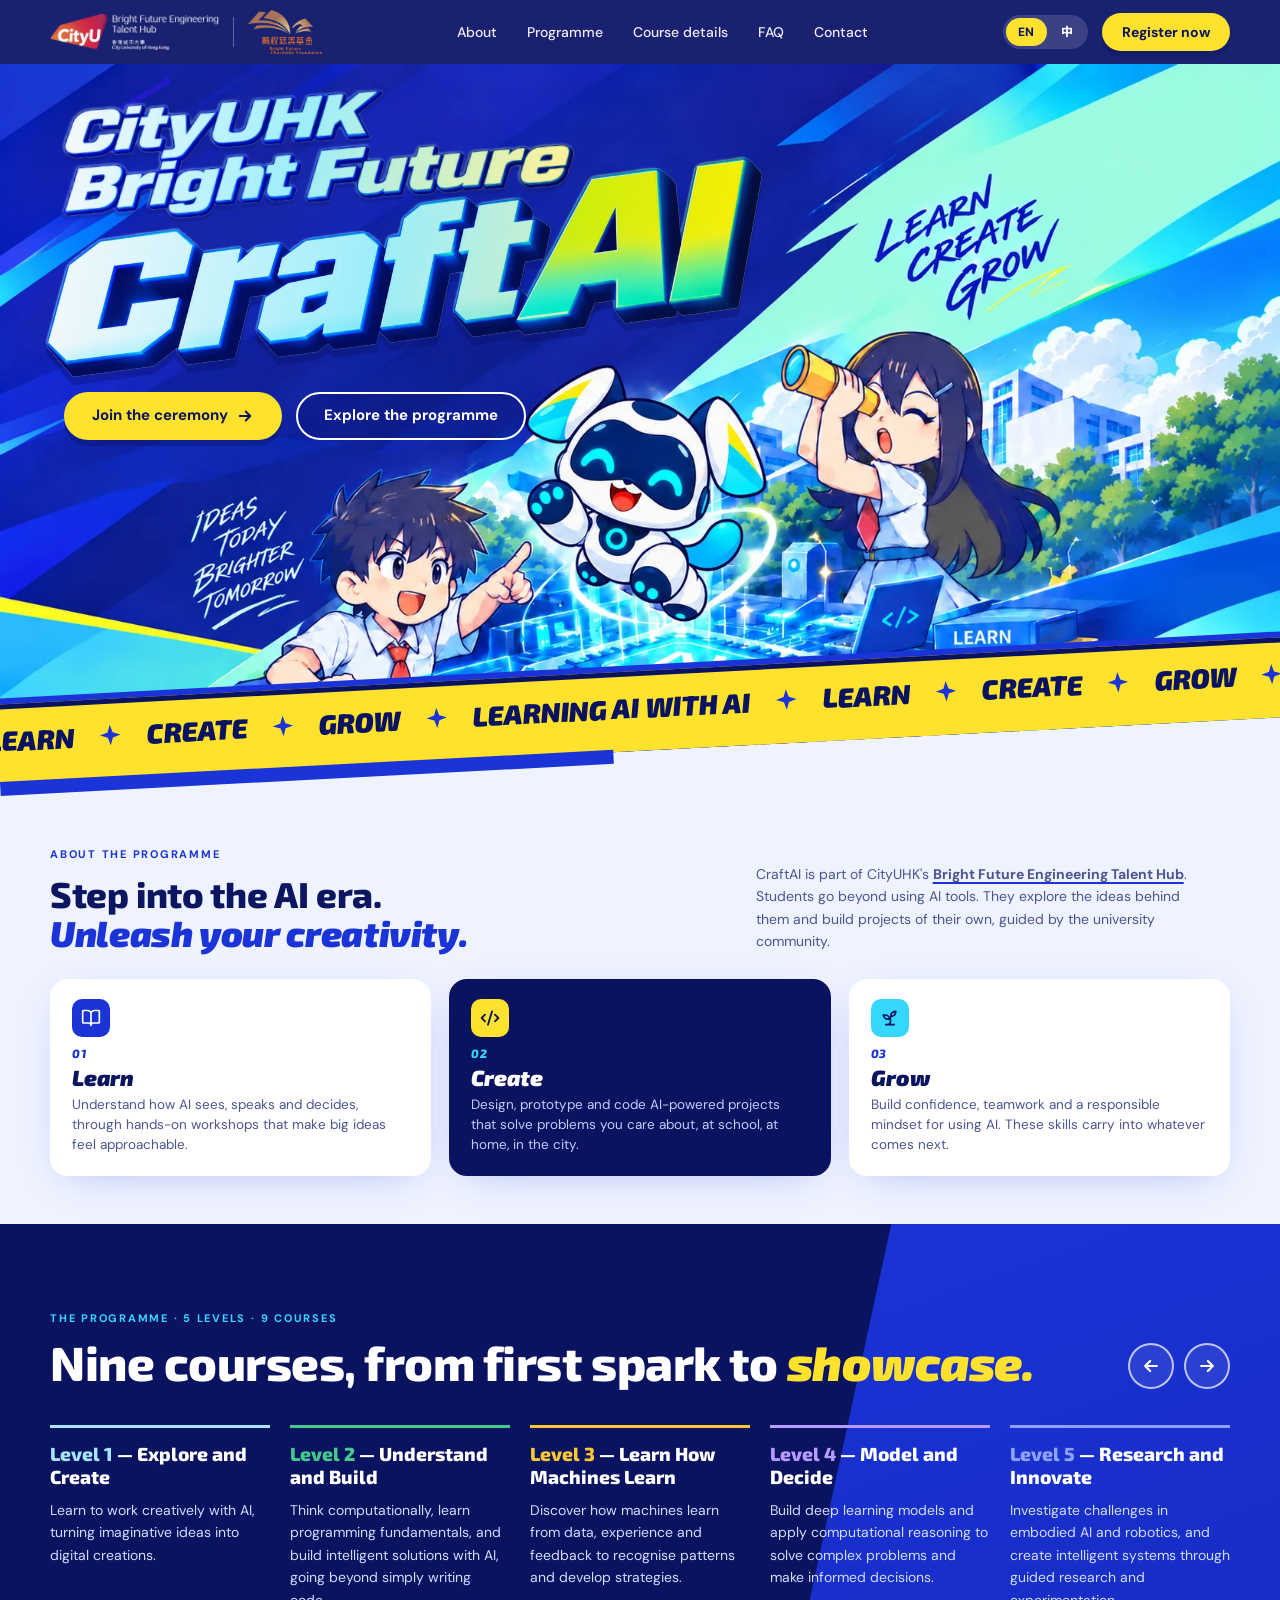
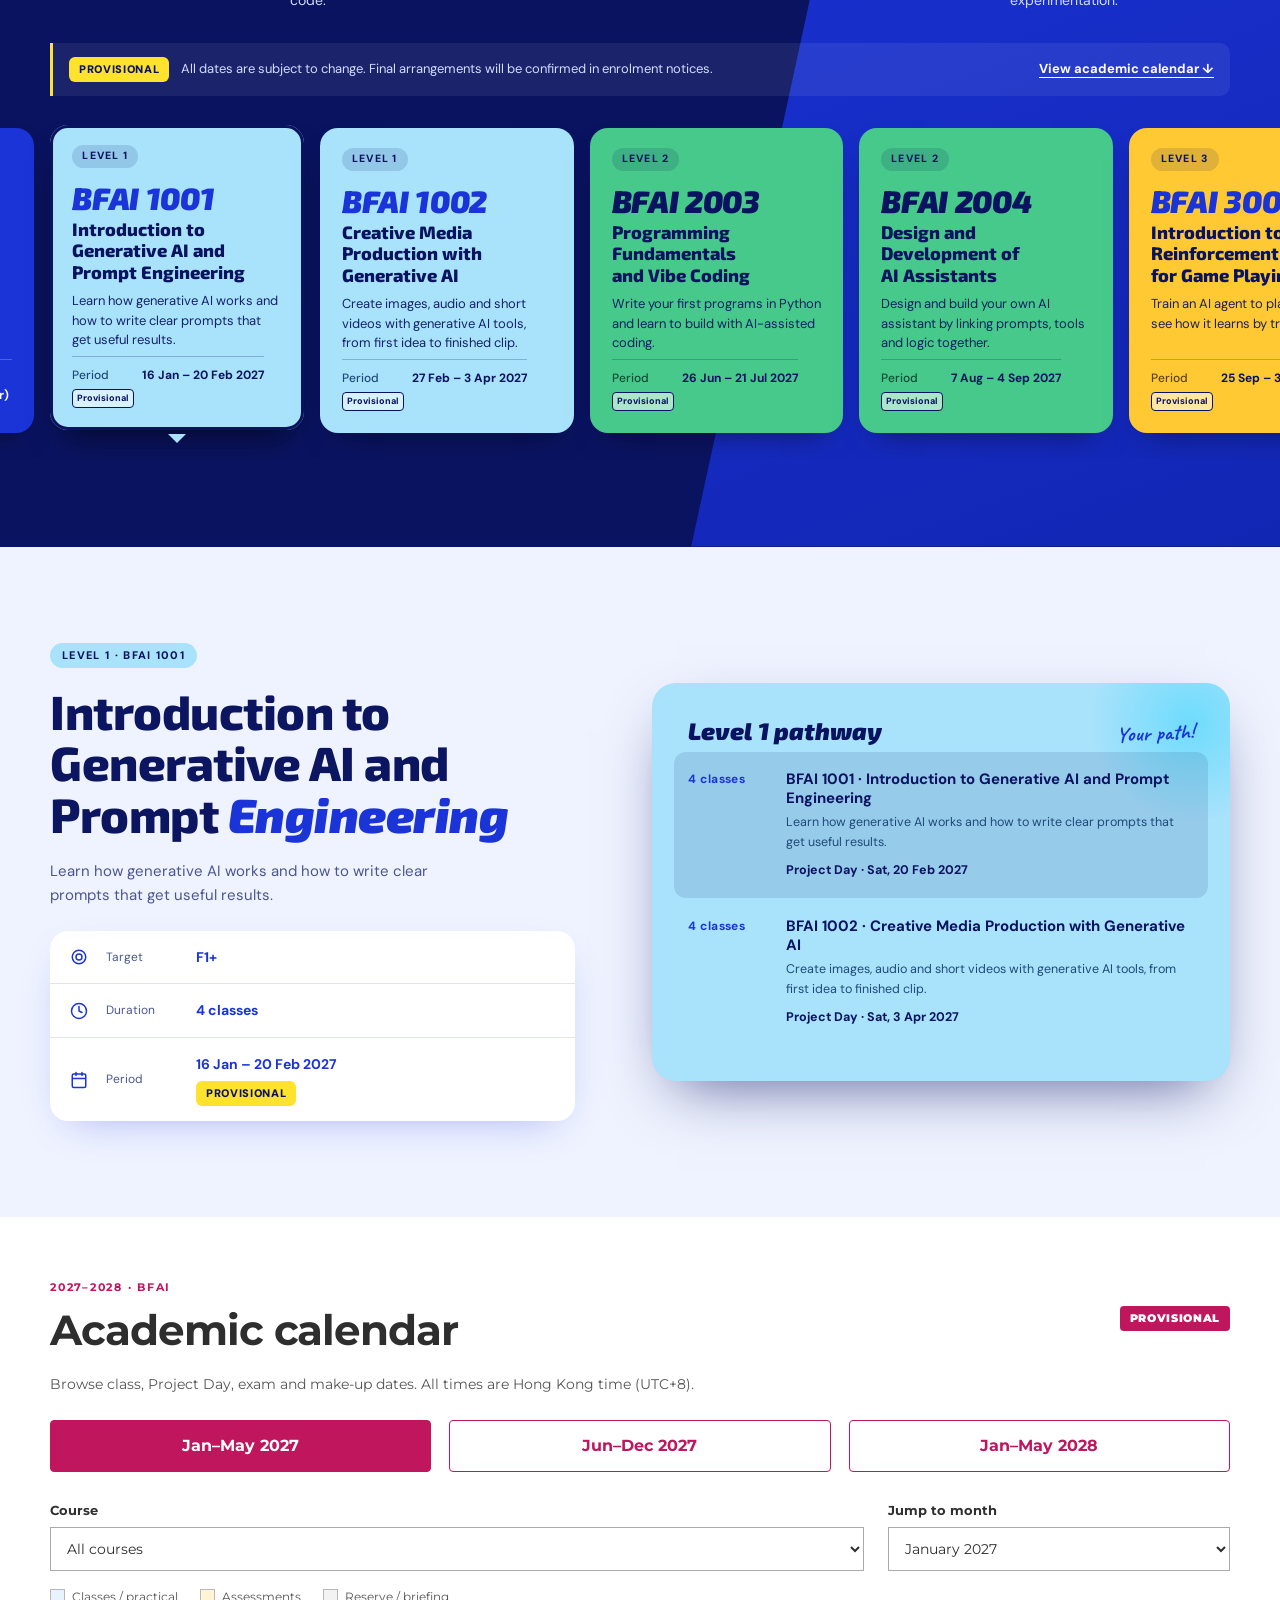
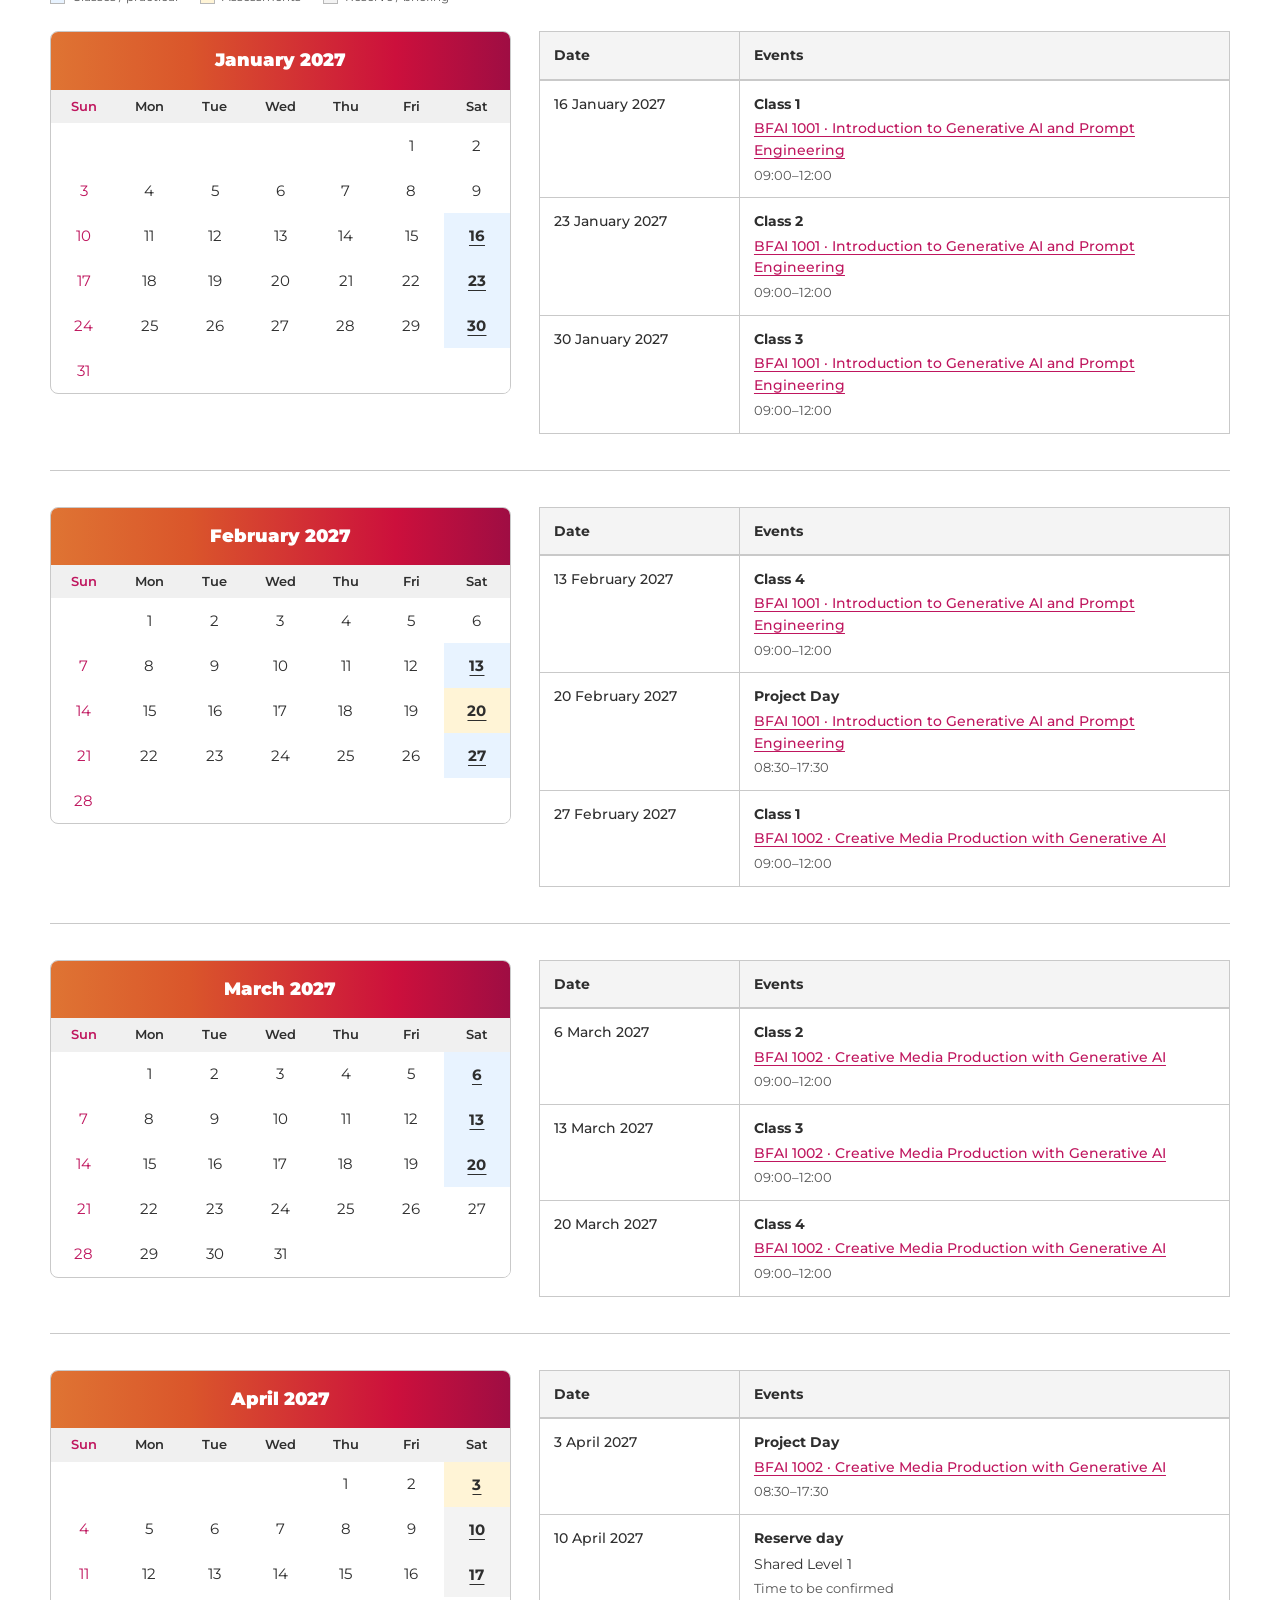
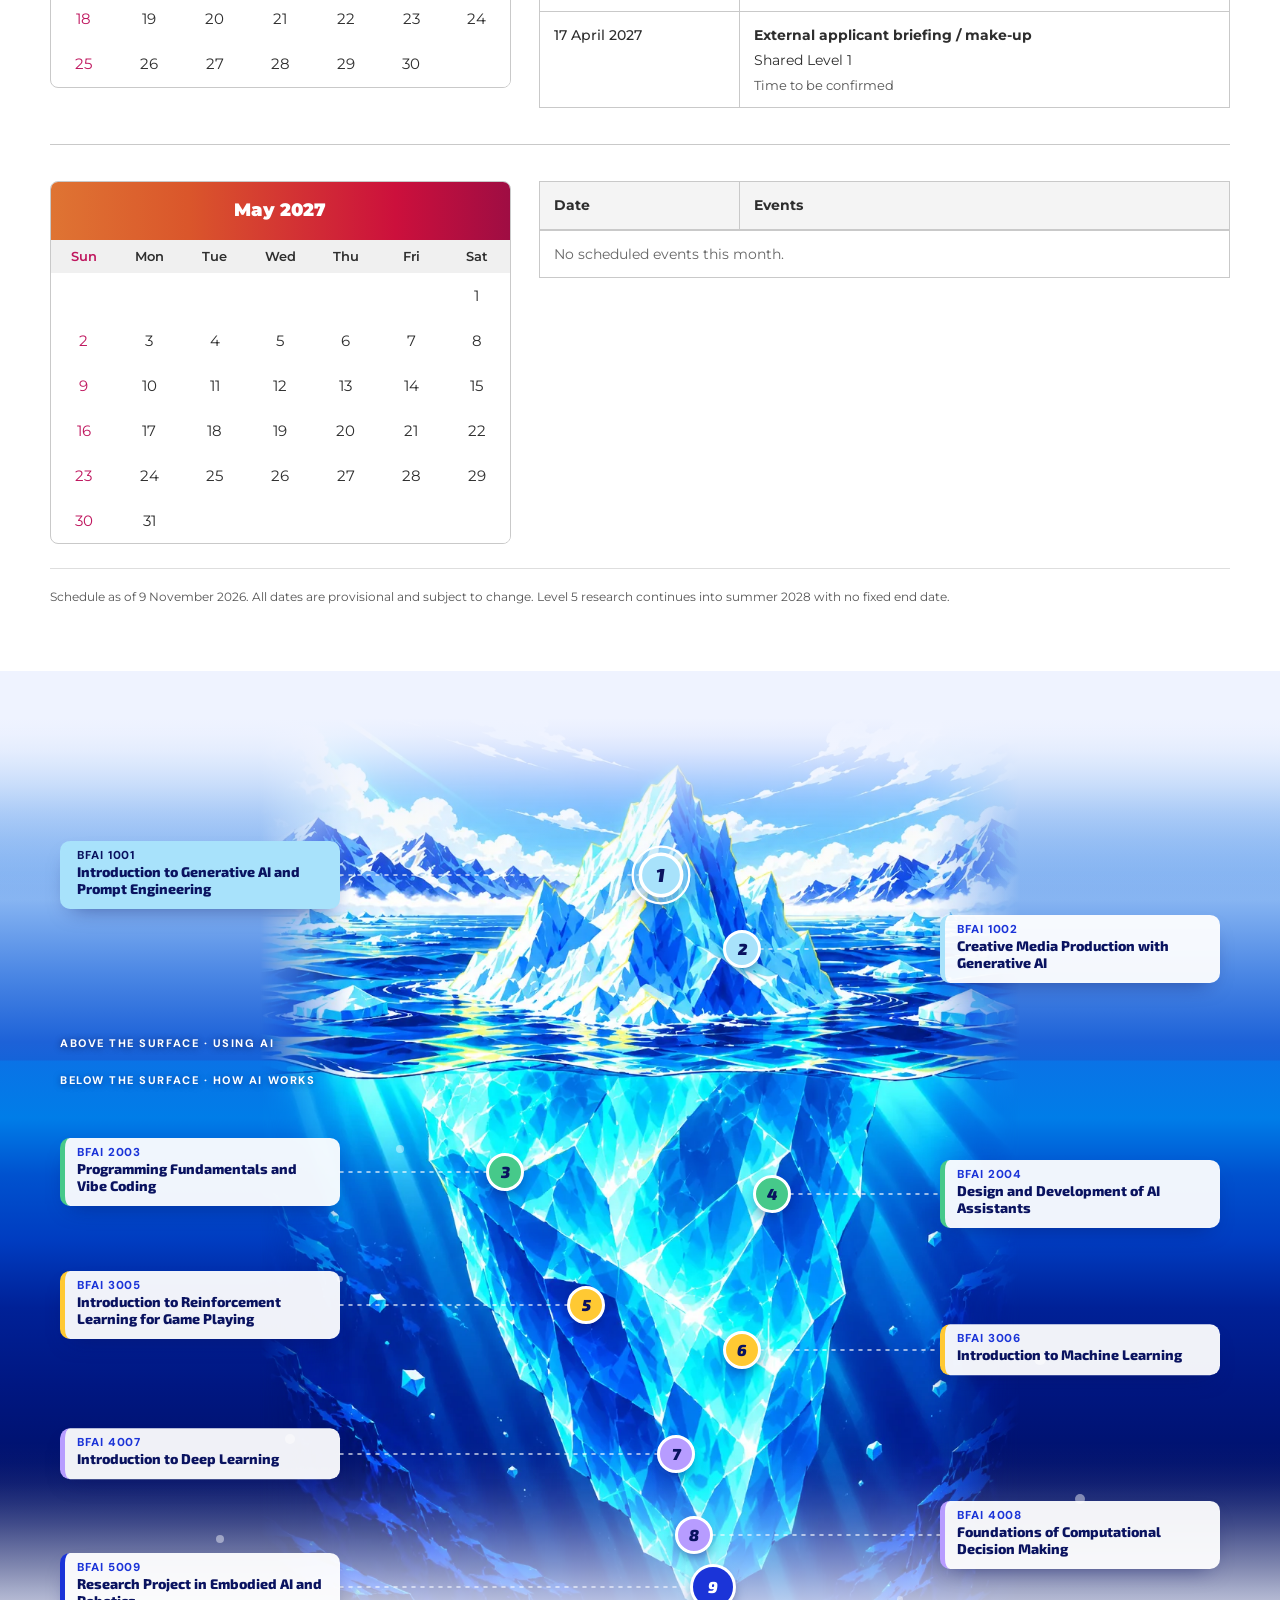
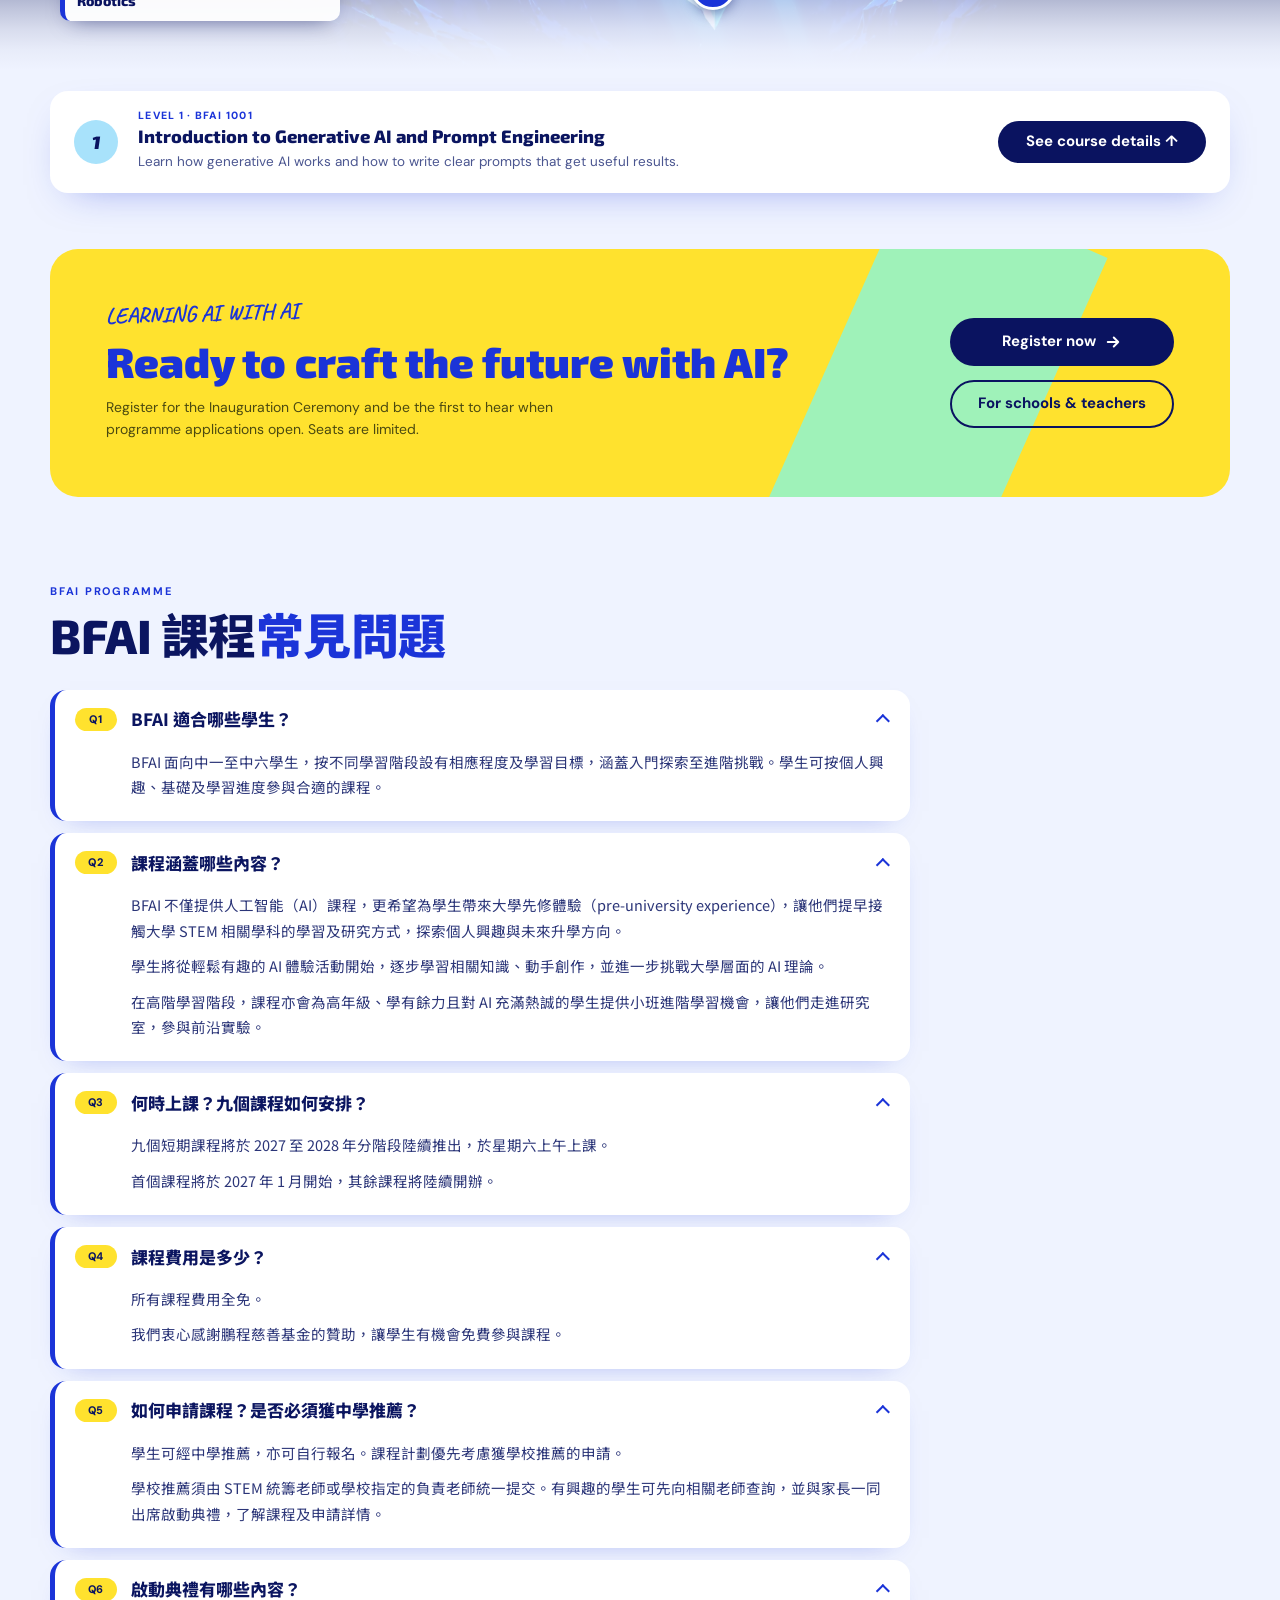
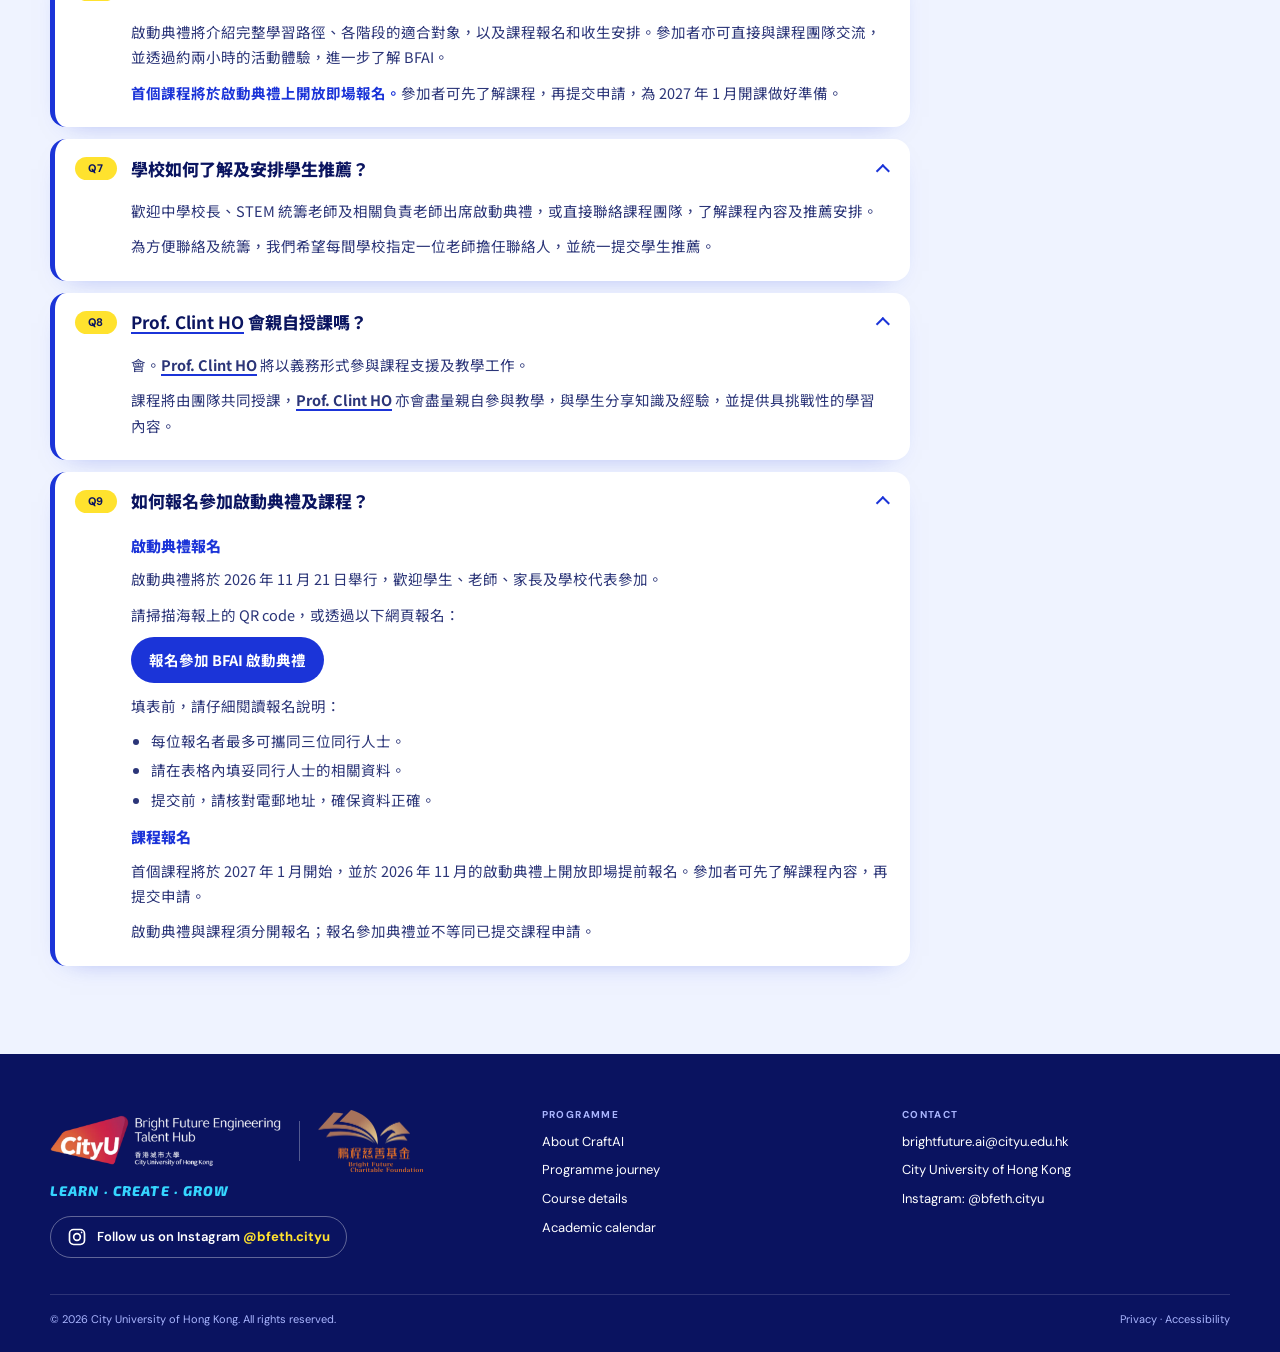
==== commit 1de03cee: "Remove duplicate course dates panel" ====
--- a/index.html
+++ b/index.html
@@ -202,7 +202,6 @@
     <div class="left" id="dLeft"></div>
     <div class="show" id="dShow"></div>
   </div>
-  <div class="wrap"><div class="course-dates" id="dDates" data-no-translate></div></div>
 </section>
 
 <section class="academic-calendar" id="academic-calendar" aria-labelledby="calendar-title">
--- a/assets/css/craftai-calendar.css
+++ b/assets/css/craftai-calendar.css
@@ -7,31 +7,7 @@
 .period-provisional { font: 800 9px/1.2 var(--f-body); color: var(--fg); background: rgba(255,255,255,.55); border: 1px solid currentColor; padding: 3px 4px; border-radius: 4px; }
 .step.lv5 .period-provisional { background: var(--yellow); color: var(--navy); }
 .date-status { display: inline-block; margin-top: 6px; }
-.course-dates { margin-top: 34px; padding: clamp(20px, 3vw, 32px); background: #fff; border: 1px solid var(--line); border-top: 4px solid var(--lv-bg, #1b34d8); border-radius: 18px; }
-.dates-heading, .dates-heading > div { display: flex; align-items: center; gap: 12px; flex-wrap: wrap; }
-.dates-heading { justify-content: space-between; margin-bottom: 22px; }
-.dates-heading h3 { font: 800 24px/1.2 var(--f-display); }
-.dates-calendar-link { border: 0; background: #eff3ff; color: #1b34d8; font: 700 13px/1.4 var(--f-body); padding: 10px 14px; border-radius: 8px; cursor: pointer; }
-.dates-calendar-link:hover { background: #dfe6ff; }
-.dates-columns { display: grid; grid-template-columns: 1fr 1fr; gap: 28px 40px; }
-.dates-columns h4 { font: 800 15px/1.4 var(--f-body); margin: 0 0 5px; }
-.dates-time { font-size: 12px; color: var(--muted); margin-bottom: 12px; }
-.class-date-list { display: grid; grid-template-columns: repeat(2, minmax(0, 1fr)); list-style: none; gap: 8px; padding: 0; margin: 0; }
-.class-date-list li { padding: 10px 12px; background: #eff3ff; border-radius: 8px; font-size: 13px; font-weight: 700; }
-.date-event-list { list-style: none; margin: 0; padding: 0; display: grid; gap: 12px; }
-.date-event { display: grid; grid-template-columns: 1fr auto; gap: 2px 12px; border-bottom: 1px solid var(--line); padding-bottom: 10px; font-size: 13px; }
-.date-event strong { grid-column: 1 / -1; font-size: 12px; color: var(--muted); }
-.date-event time { font-weight: 700; }
-.date-event > span { font-size: 12px; }
-.research-dates-note { margin-top: 12px; font-size: 13px; color: var(--muted); }
-.dates-footnote { margin-top: 20px; font-size: 12px; color: var(--muted); }
 .show .path-assessment { font-weight: 700; color: var(--lv-fg); margin-top: 8px; }
-@media (max-width: 720px) {
-  .dates-columns { grid-template-columns: minmax(0, 1fr); }
-  .dates-heading h3 { font-size: 21px; }
-  .date-event { grid-template-columns: minmax(0, 1fr); }
-}
-@media (max-width: 380px) { .class-date-list { grid-template-columns: minmax(0, 1fr); } }
 
 /* Calendar layout follows CityUHK's stacked academic-calendar month rows. */
 .academic-calendar { padding-block: clamp(40px, 6vw, 76px); background: #fff; }
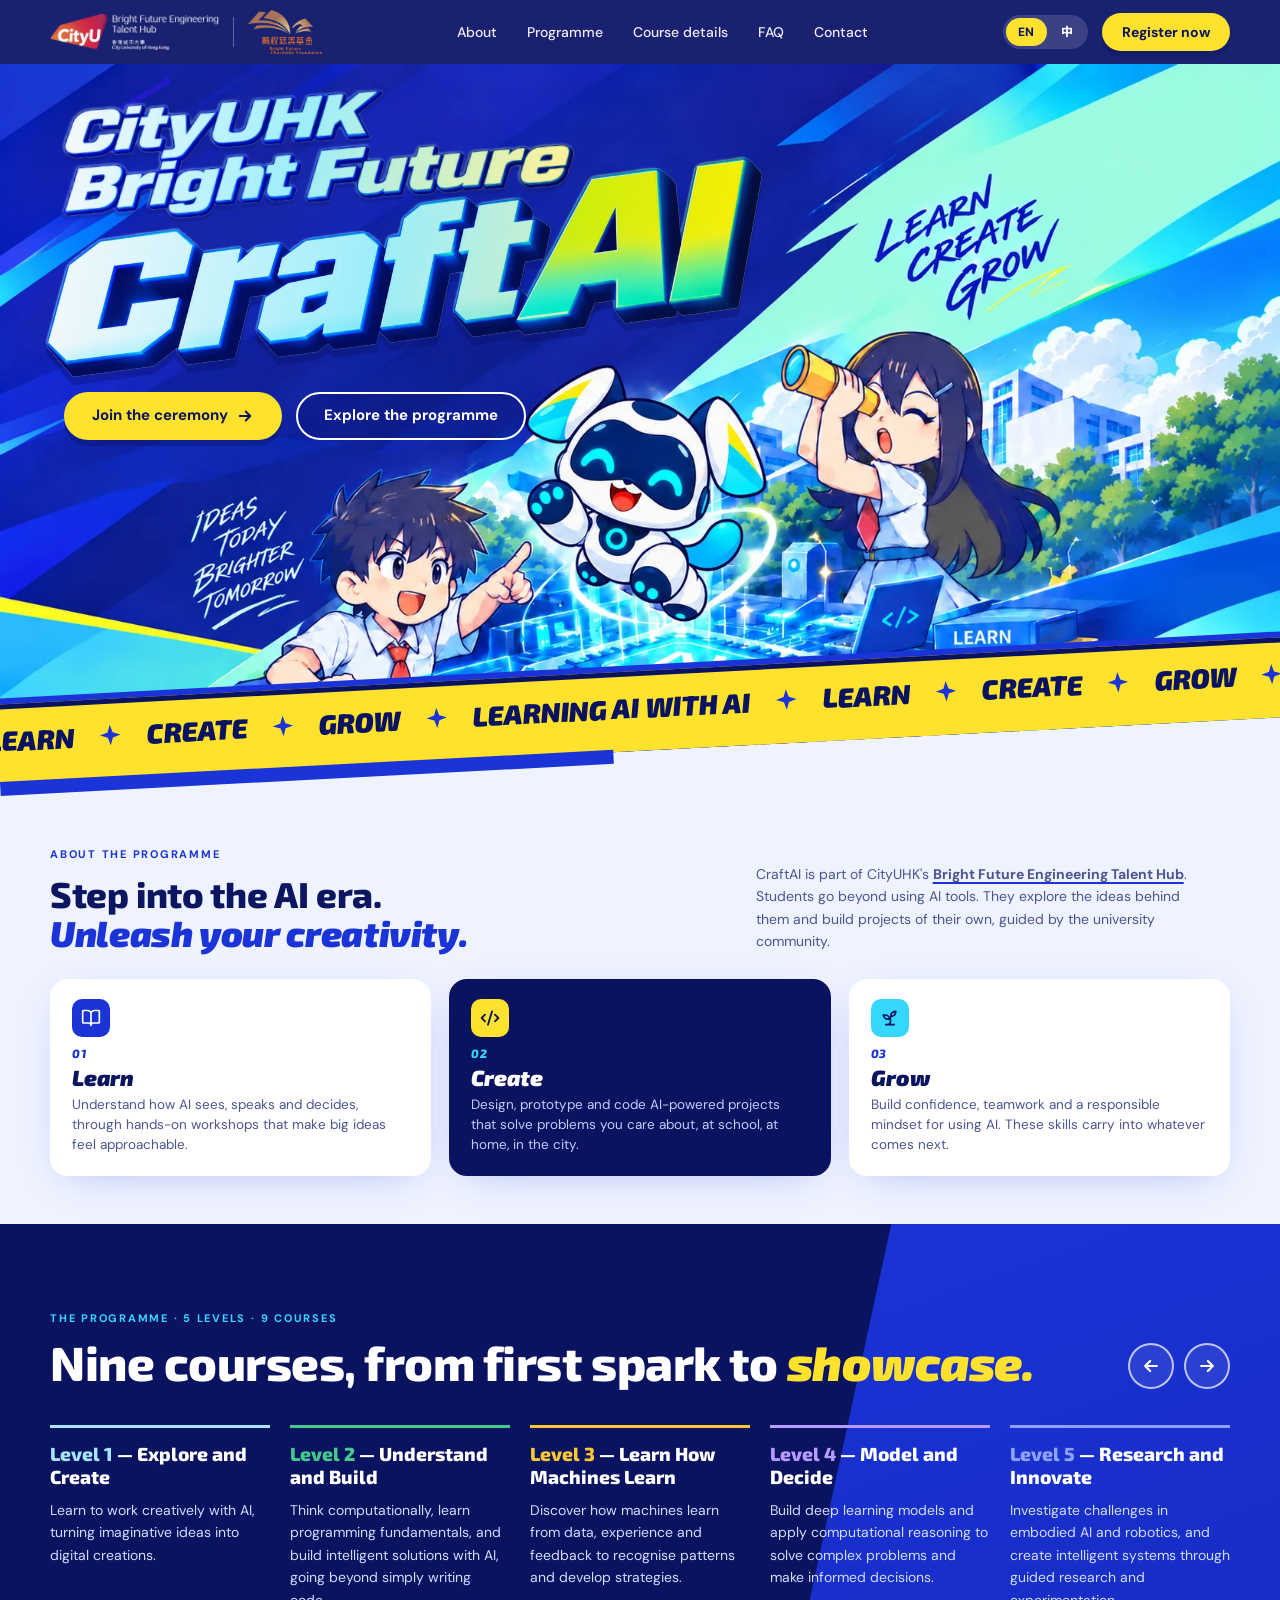
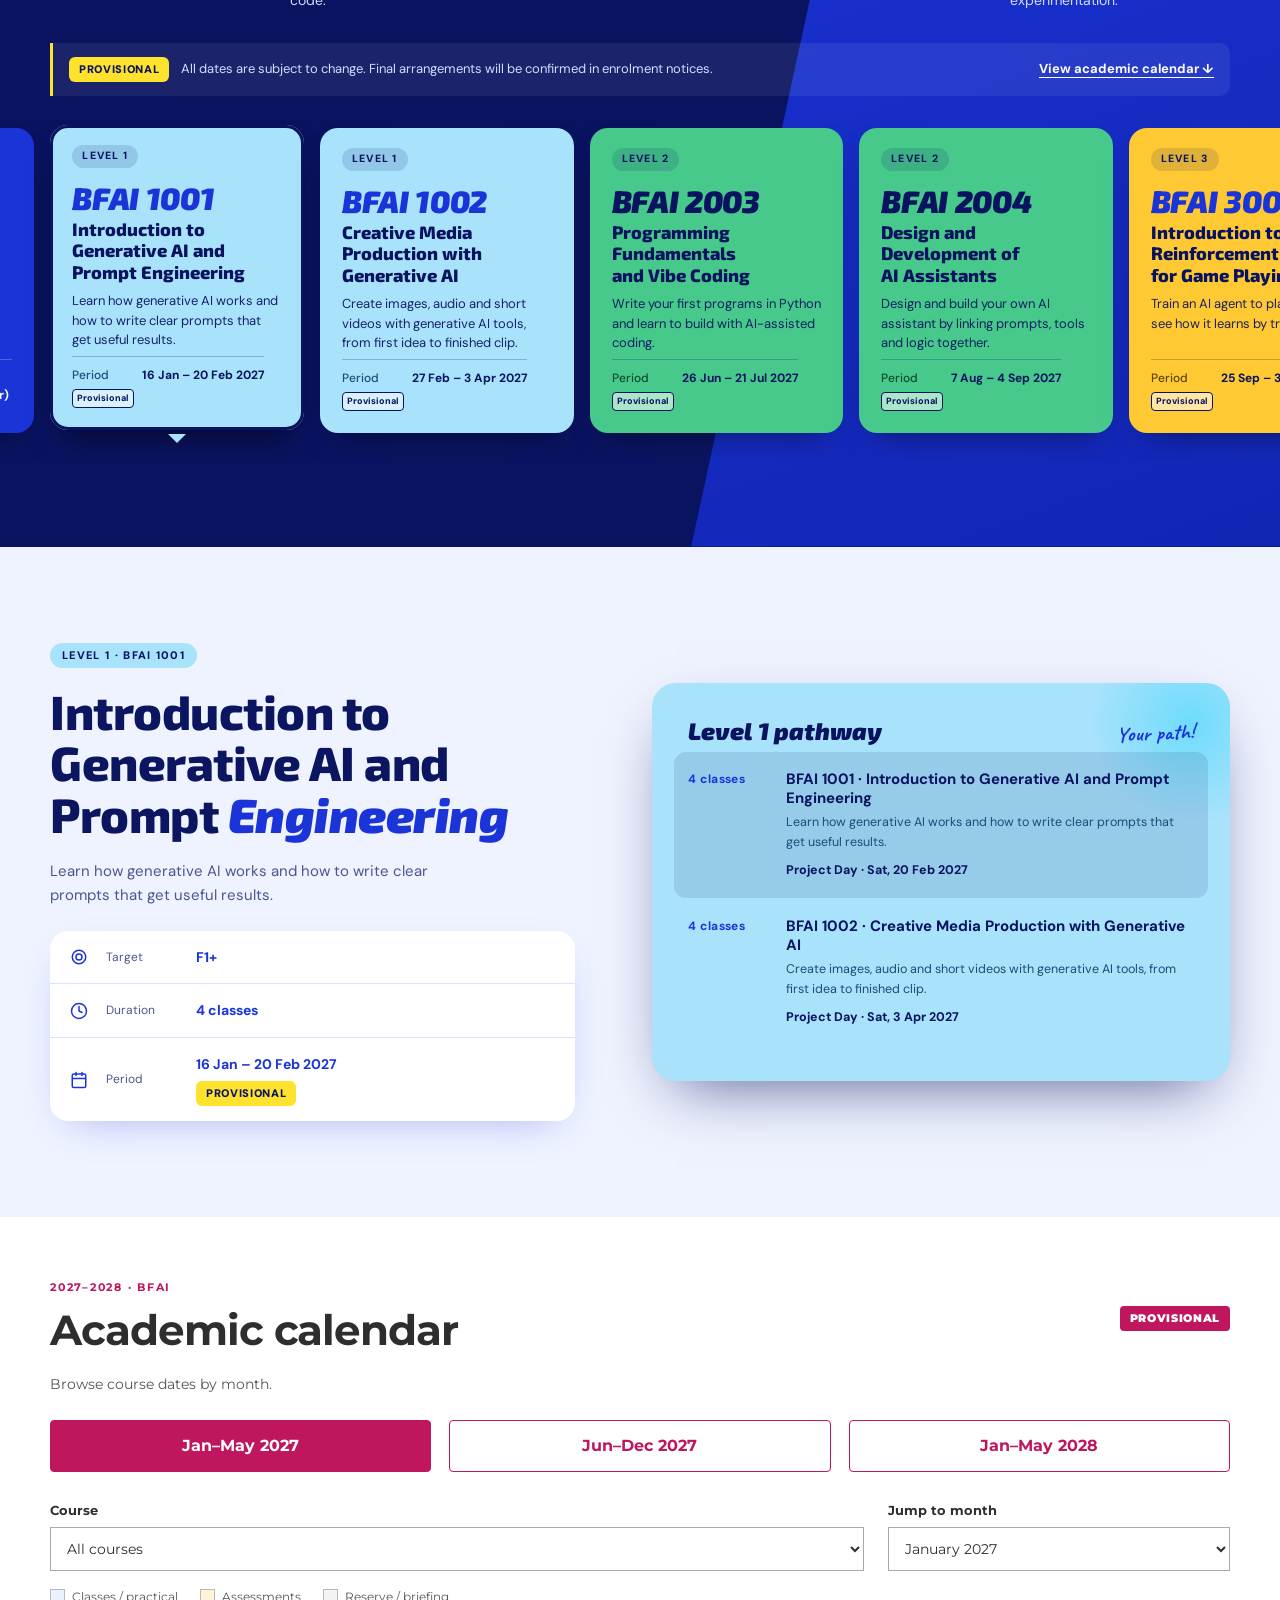
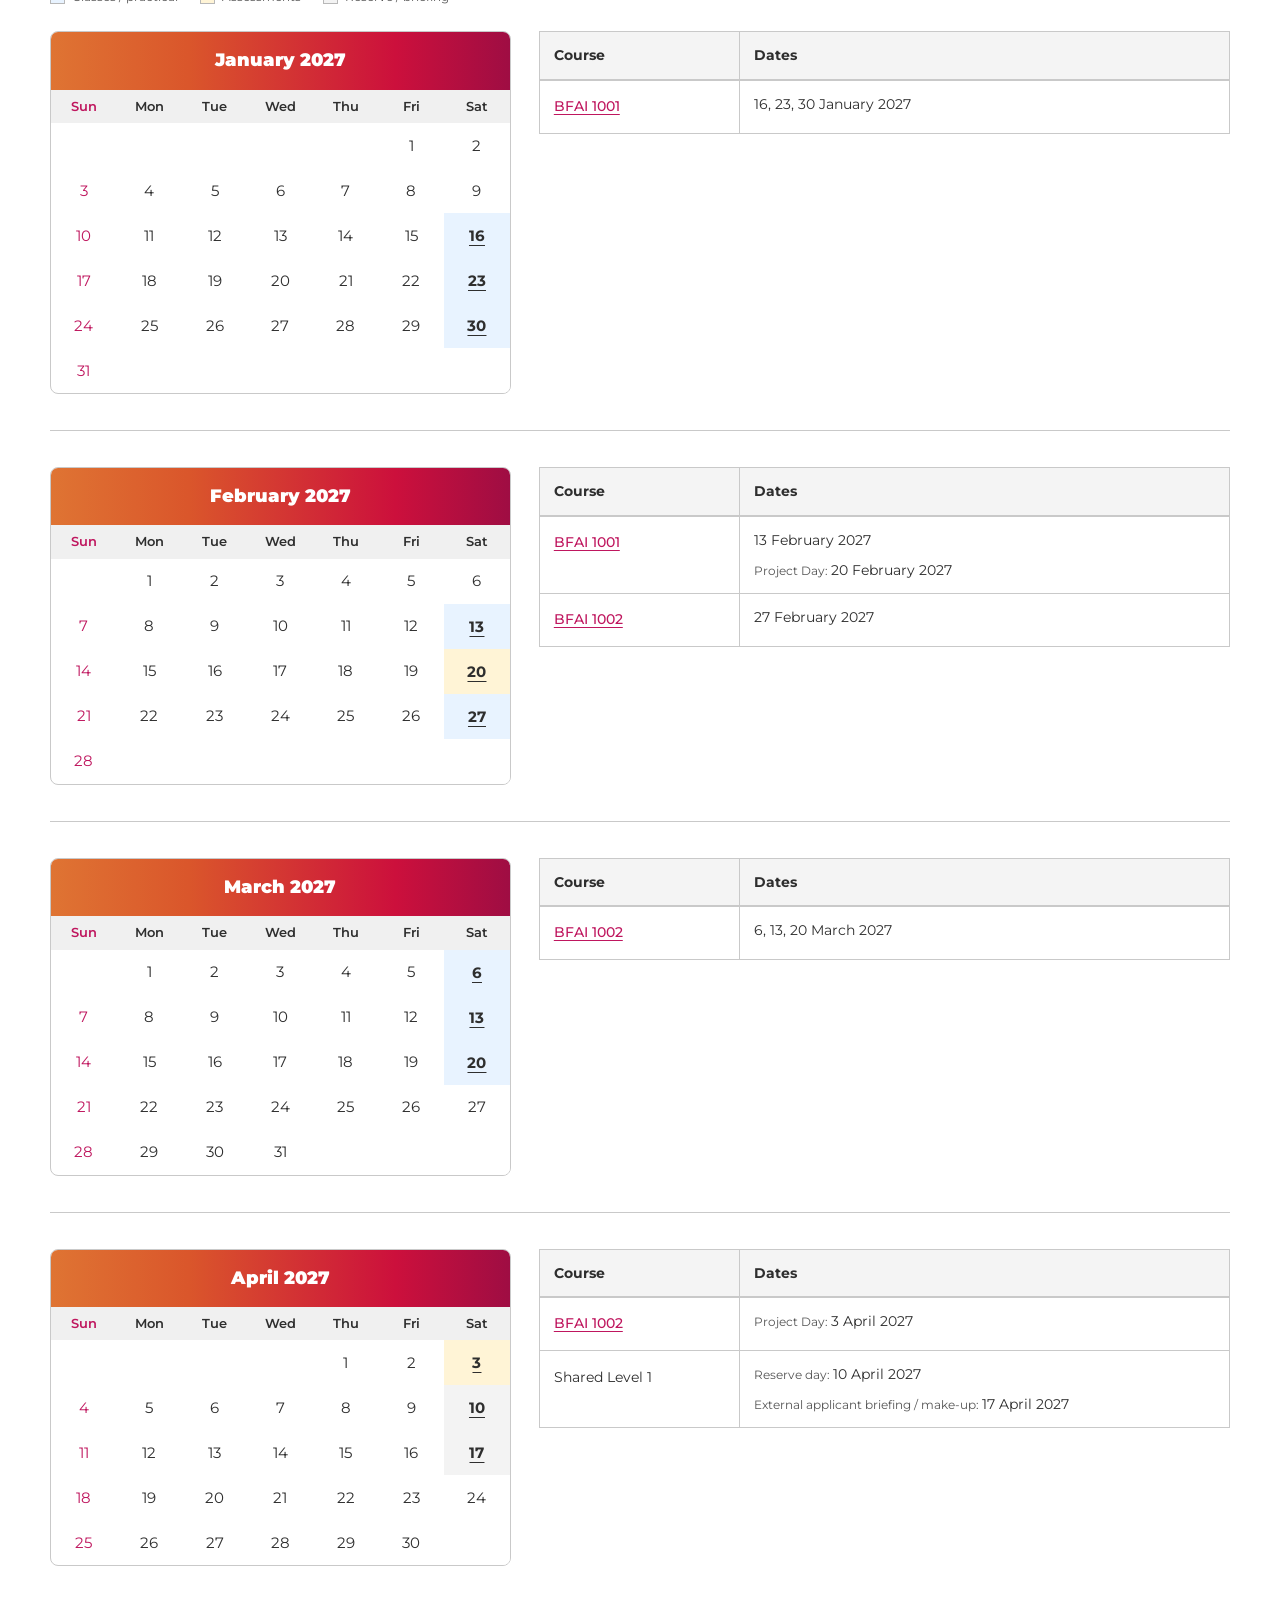
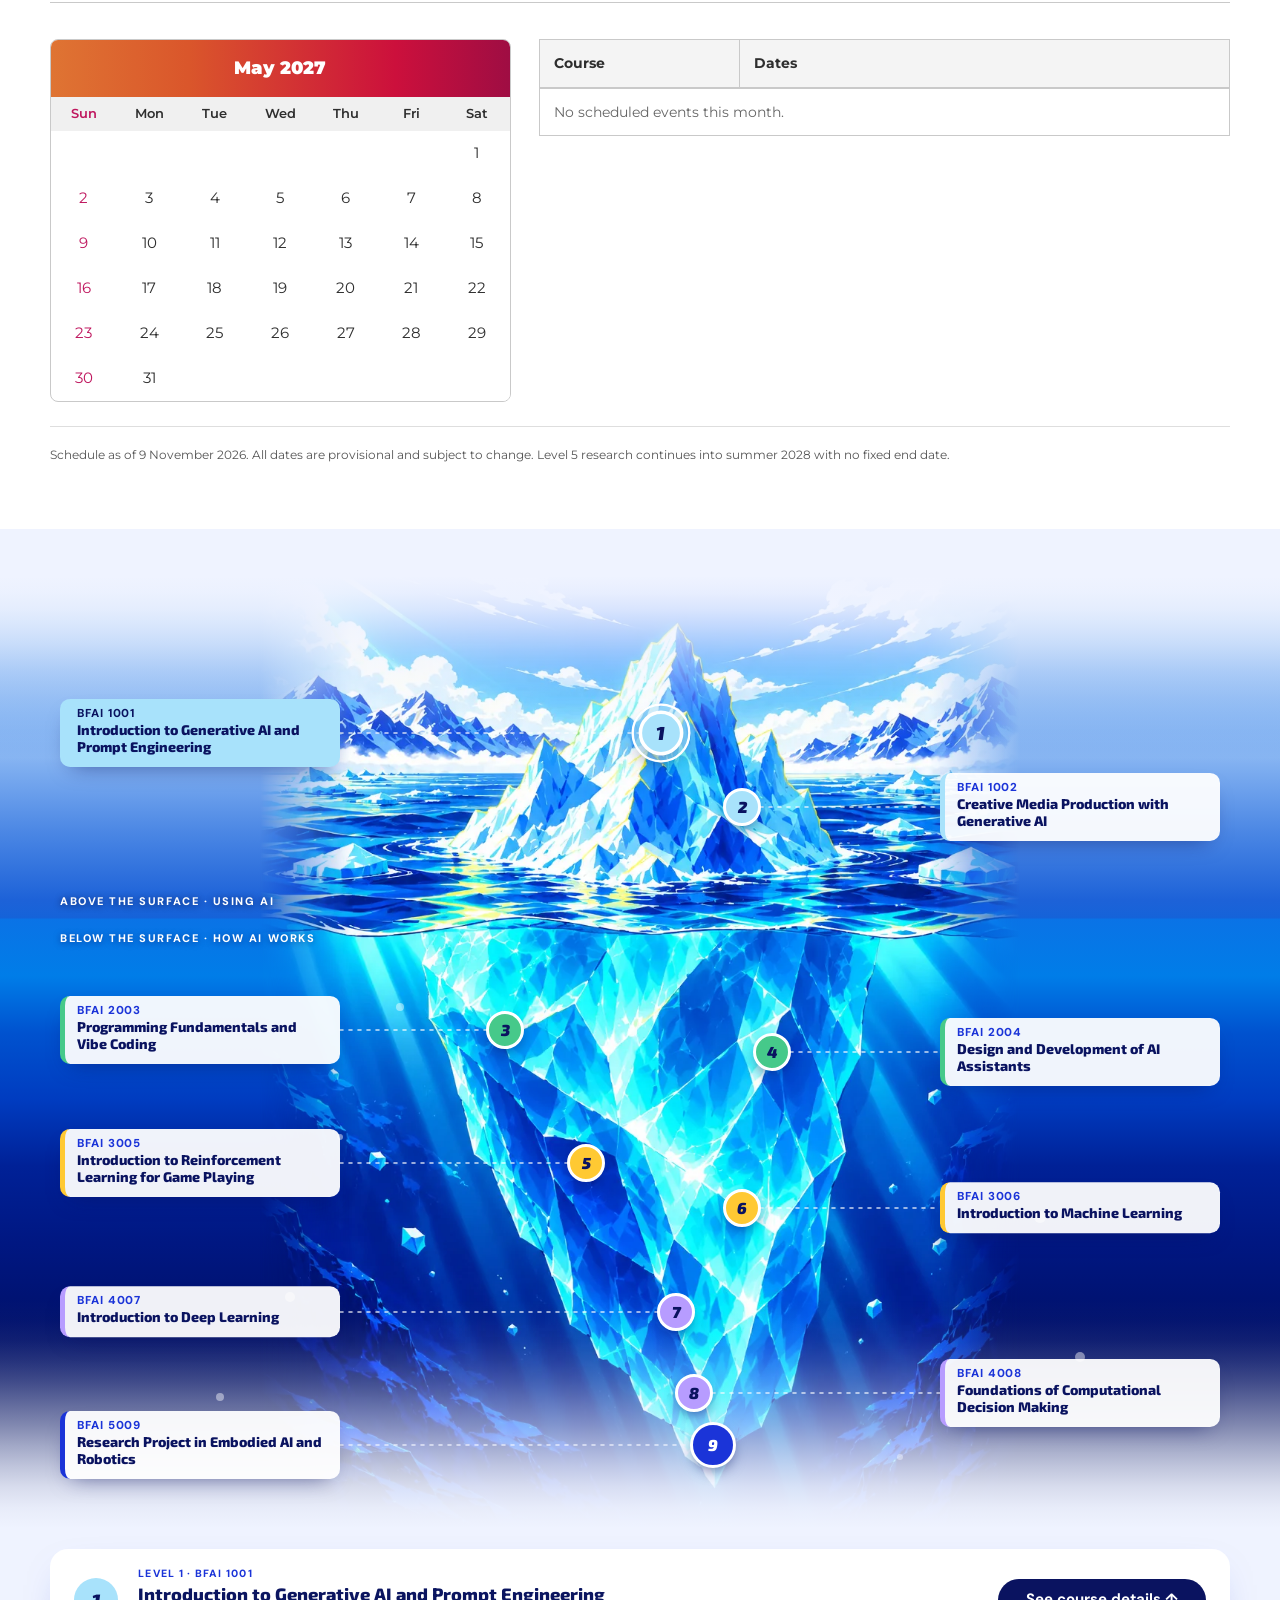
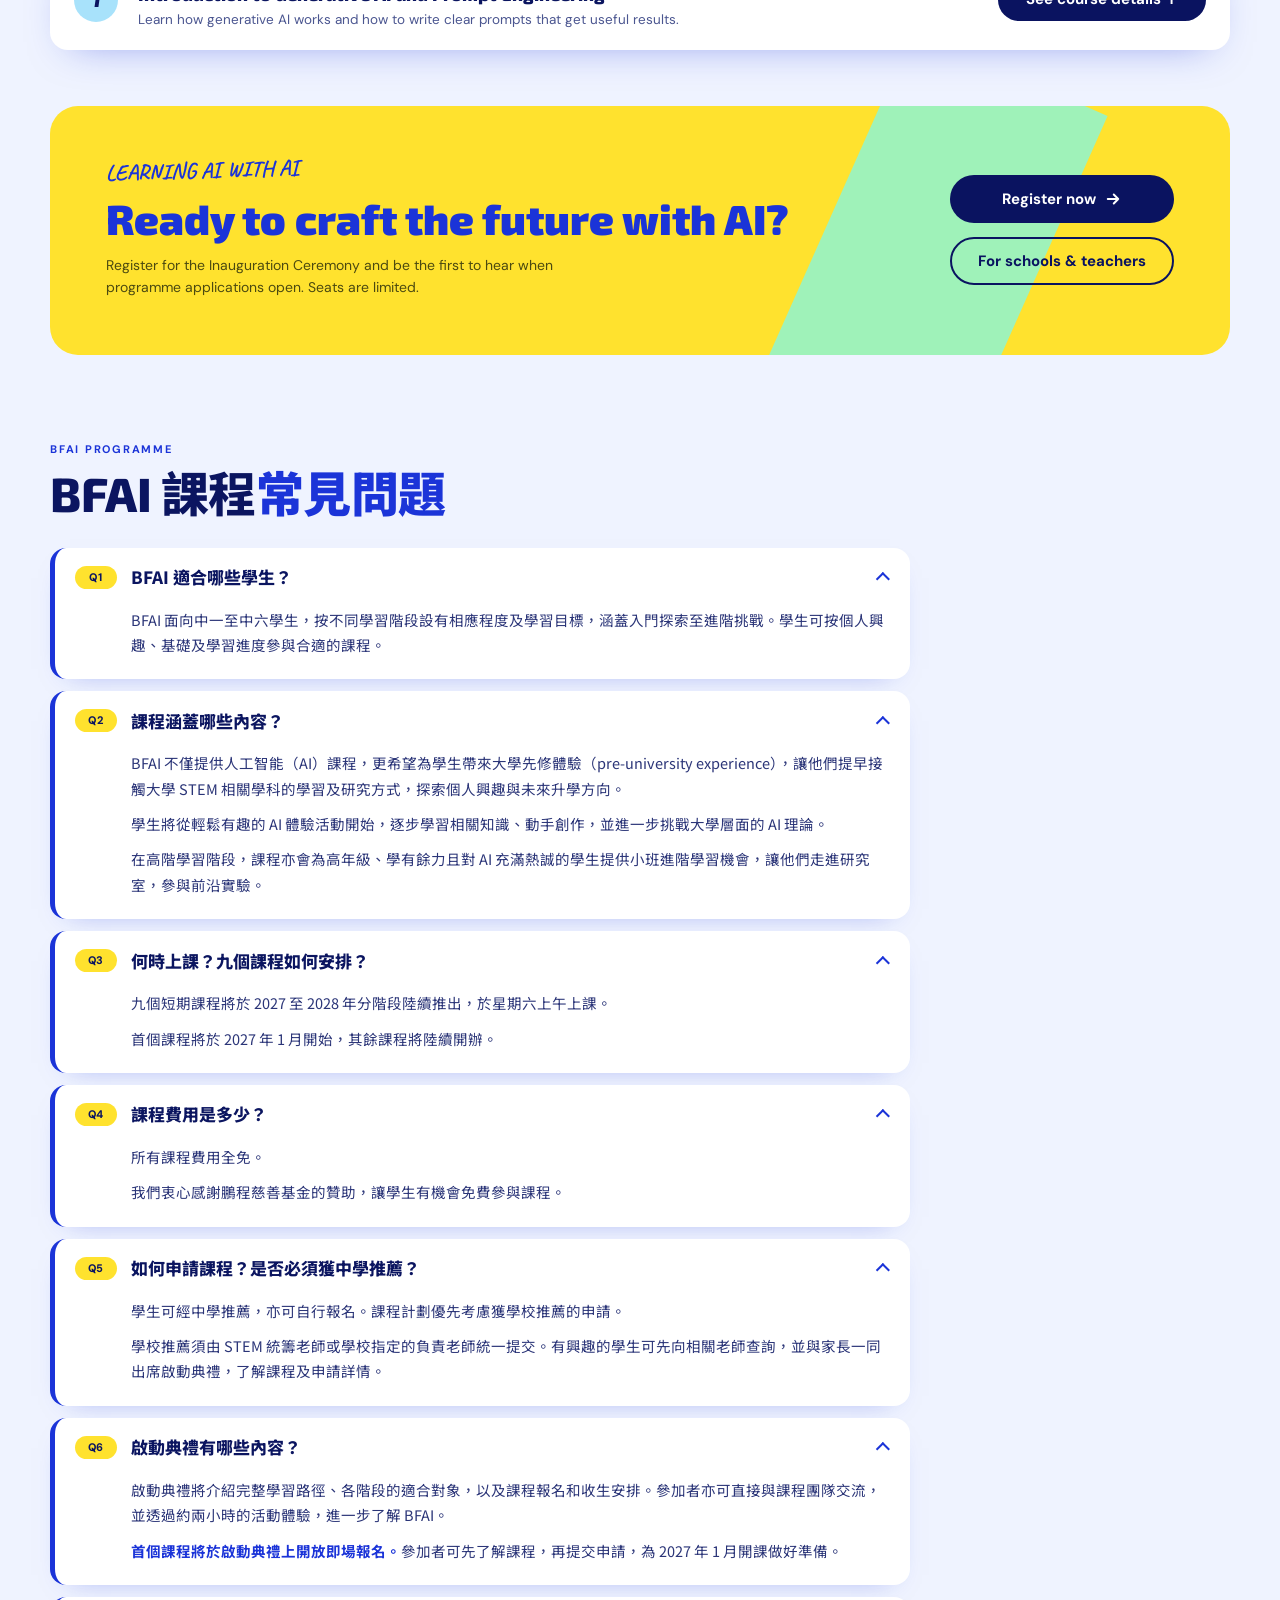
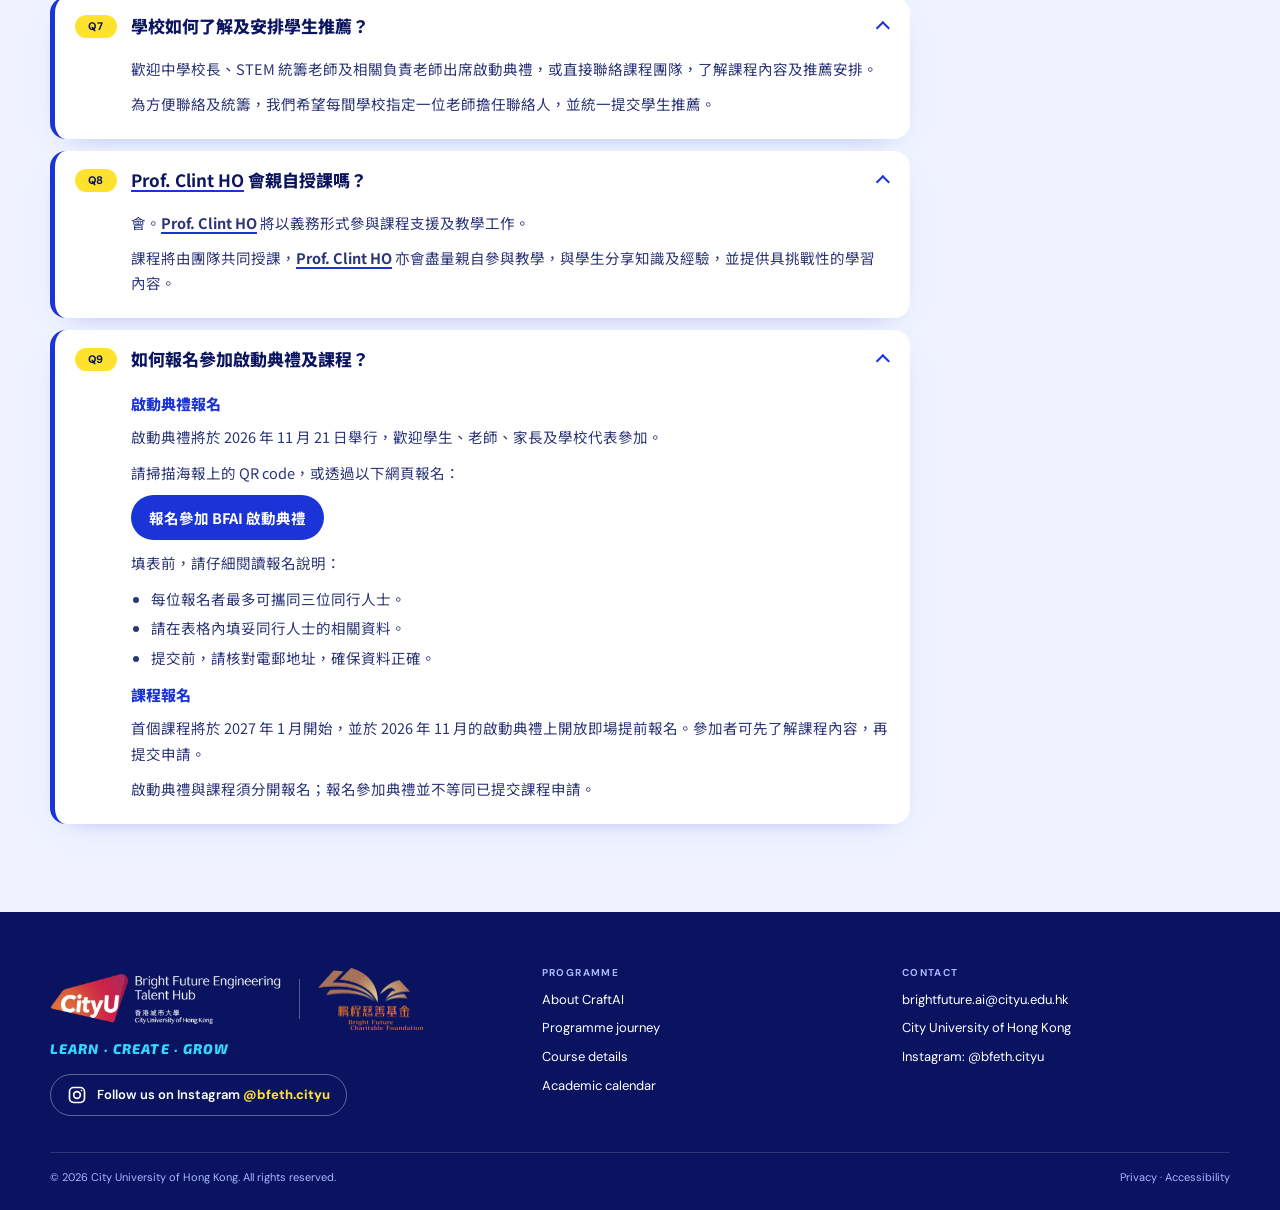
==== commit 3f23f09c: "Condense academic calendar to course date lists" ====
--- a/index.html
+++ b/index.html
@@ -213,7 +213,7 @@
       </div>
       <strong class="provisional-badge" data-zh="暫定">Provisional</strong>
     </div>
-    <p class="calendar-intro" data-zh="查看課堂、Project Day、考試及補做日期。所有時間均為香港時間（UTC+8）。">Browse class, Project Day, exam and make-up dates. All times are Hong Kong time (UTC+8).</p>
+    <p class="calendar-intro" data-zh="按月份查看課程日期。">Browse course dates by month.</p>
     <div id="calendarApp" data-no-translate>
       <noscript><p data-zh="請啟用 JavaScript 以瀏覽日曆；上方課程卡仍列有暫定日期。">Enable JavaScript to browse the calendar. Provisional course periods are listed above.</p></noscript>
     </div>
--- a/assets/css/craftai-calendar.css
+++ b/assets/css/craftai-calendar.css
@@ -56,13 +56,12 @@
 .cityu-events-table th, .cityu-events-table td { border: 1px solid #c9c9c9; padding: 12px 14px; text-align: left; vertical-align: top; overflow-wrap: anywhere; }
 .cityu-events-table th { font-weight: 700; background: #f4f4f4; }
 .cityu-events-table th:first-child { width: 29%; }
-.cityu-event-date { font-weight: 500; }
-.cityu-event-entry + .cityu-event-entry { margin-top: 12px; padding-top: 12px; border-top: 1px solid #ddd; }
-.cityu-event-kind { display: block; font-weight: 700; }
 .cityu-course-link { border: 0; padding: 0; margin: 3px 0; display: block; border-radius: 0; background: none; color: #bf165e; text-align: left; font-size: 14px !important; line-height: 1.55 !important; font-weight: 500 !important; text-decoration: underline; text-decoration-thickness: 1px; text-underline-offset: 3px; }
+.cityu-date-line { margin: 0; }
+.cityu-date-line + .cityu-date-line { margin-top: 8px; }
+.cityu-date-kind { font-size: 12px; color: #555; }
 .cityu-course-link:hover { color: #8d0e42; }
 .cityu-shared-level { display: block; margin: 3px 0; }
-.cityu-event-time { display: block; color: #555; font-size: 13px; }
 .cityu-clear-date { display: block; margin-bottom: 10px; padding: 0; border: 0; border-radius: 0; background: none; color: #bf165e; font-size: 13px !important; text-align: left; text-decoration: underline; text-underline-offset: 3px; }
 .cityu-empty-month { color: #666; font-size: 14px; }
 .cityu-empty-period { padding: 24px; border: 1px solid #c9c9c9; color: #555; }
@@ -93,7 +92,6 @@
   .cityu-events-table { font-size: 13px !important; }
   .cityu-events-table th, .cityu-events-table td { padding: 9px; }
   .cityu-course-link { font-size: 13px !important; }
-  .cityu-event-time { font-size: 12px; }
 }
 
 /* Match CityUHK's academic-calendar heading and typography within this section. */
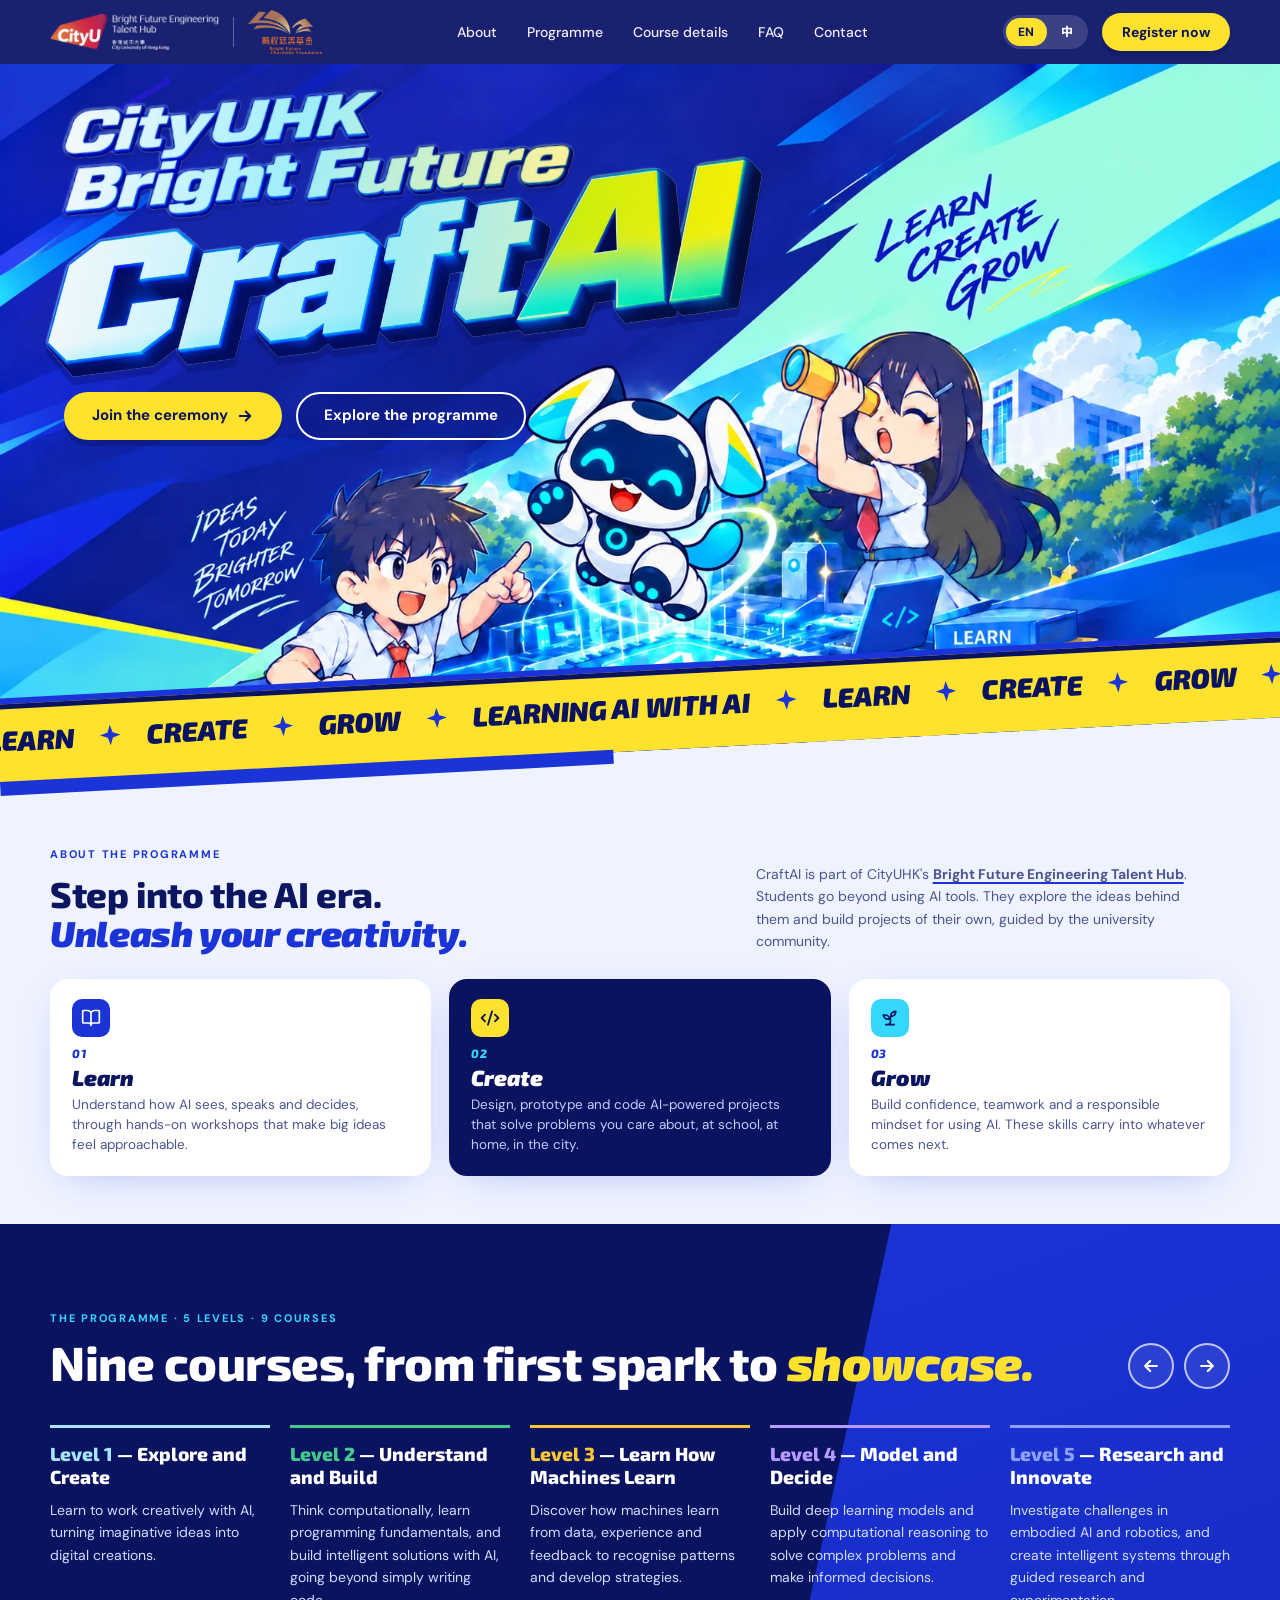
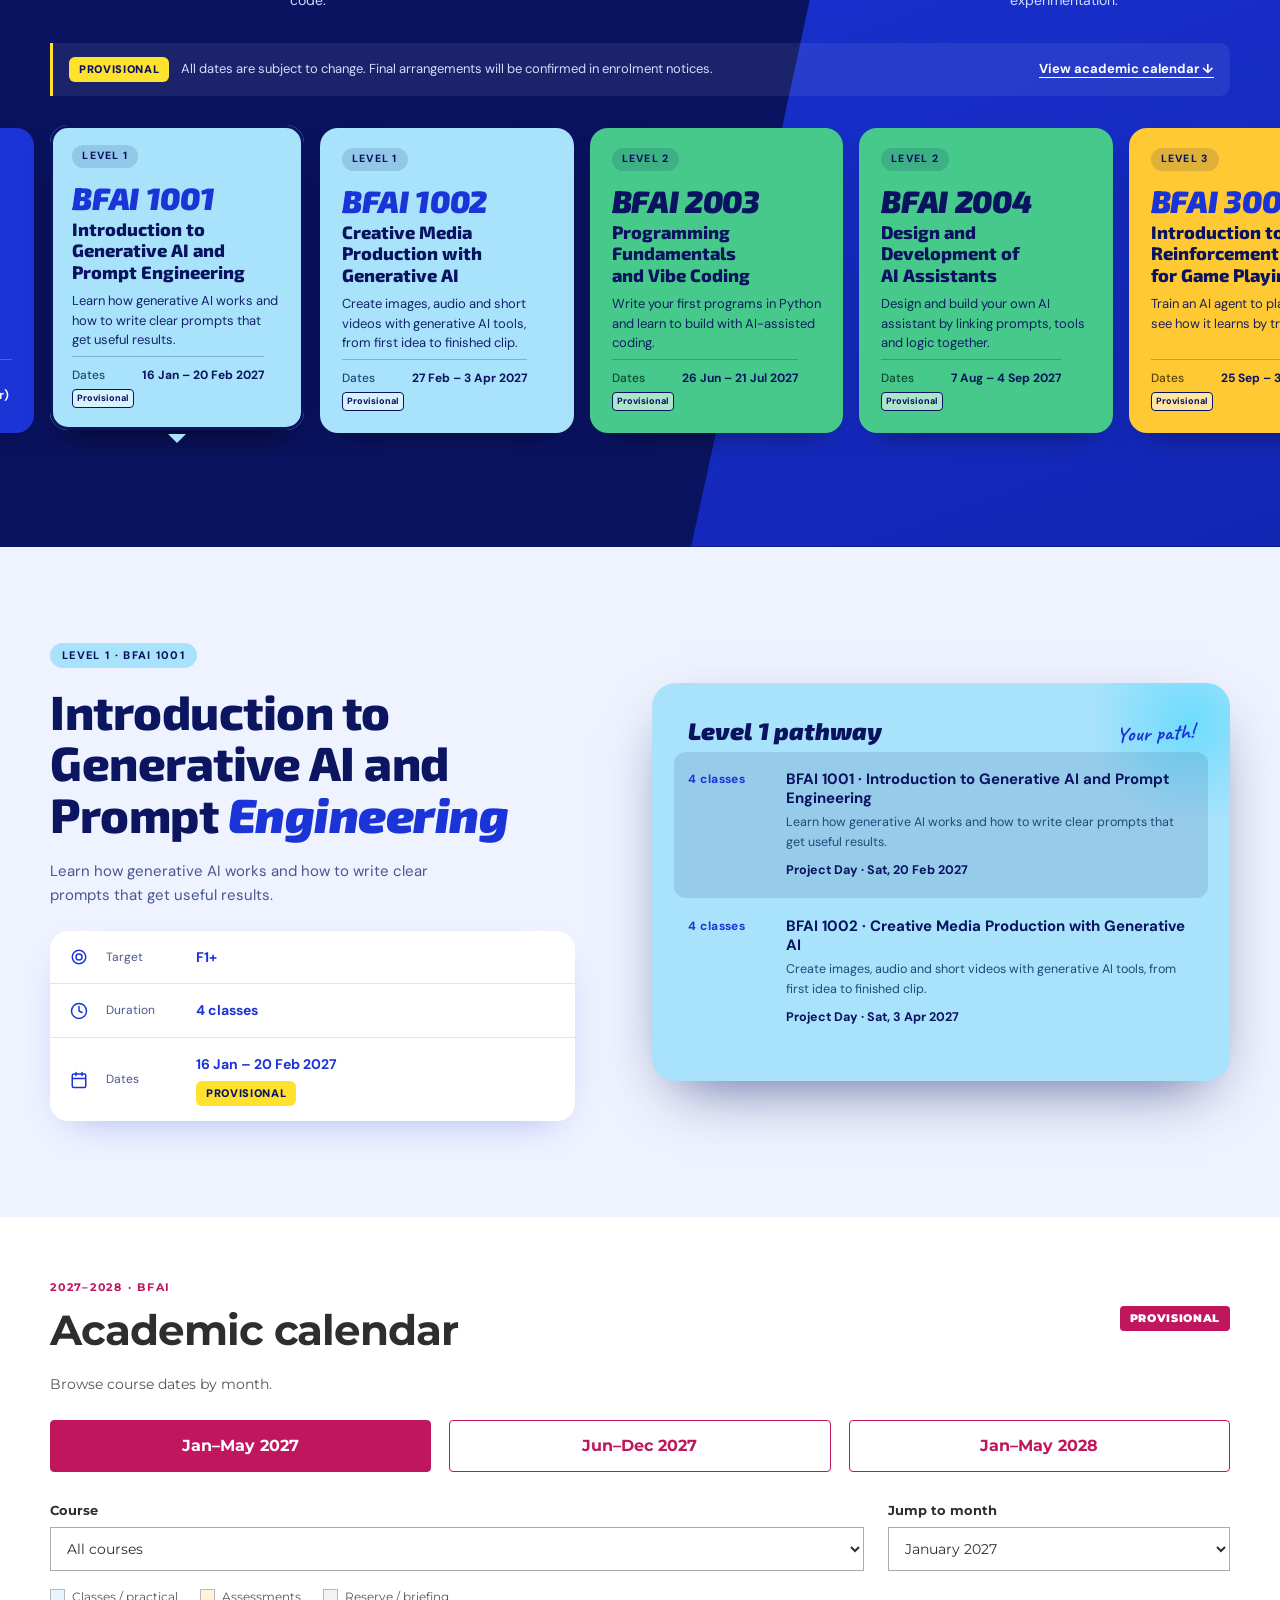
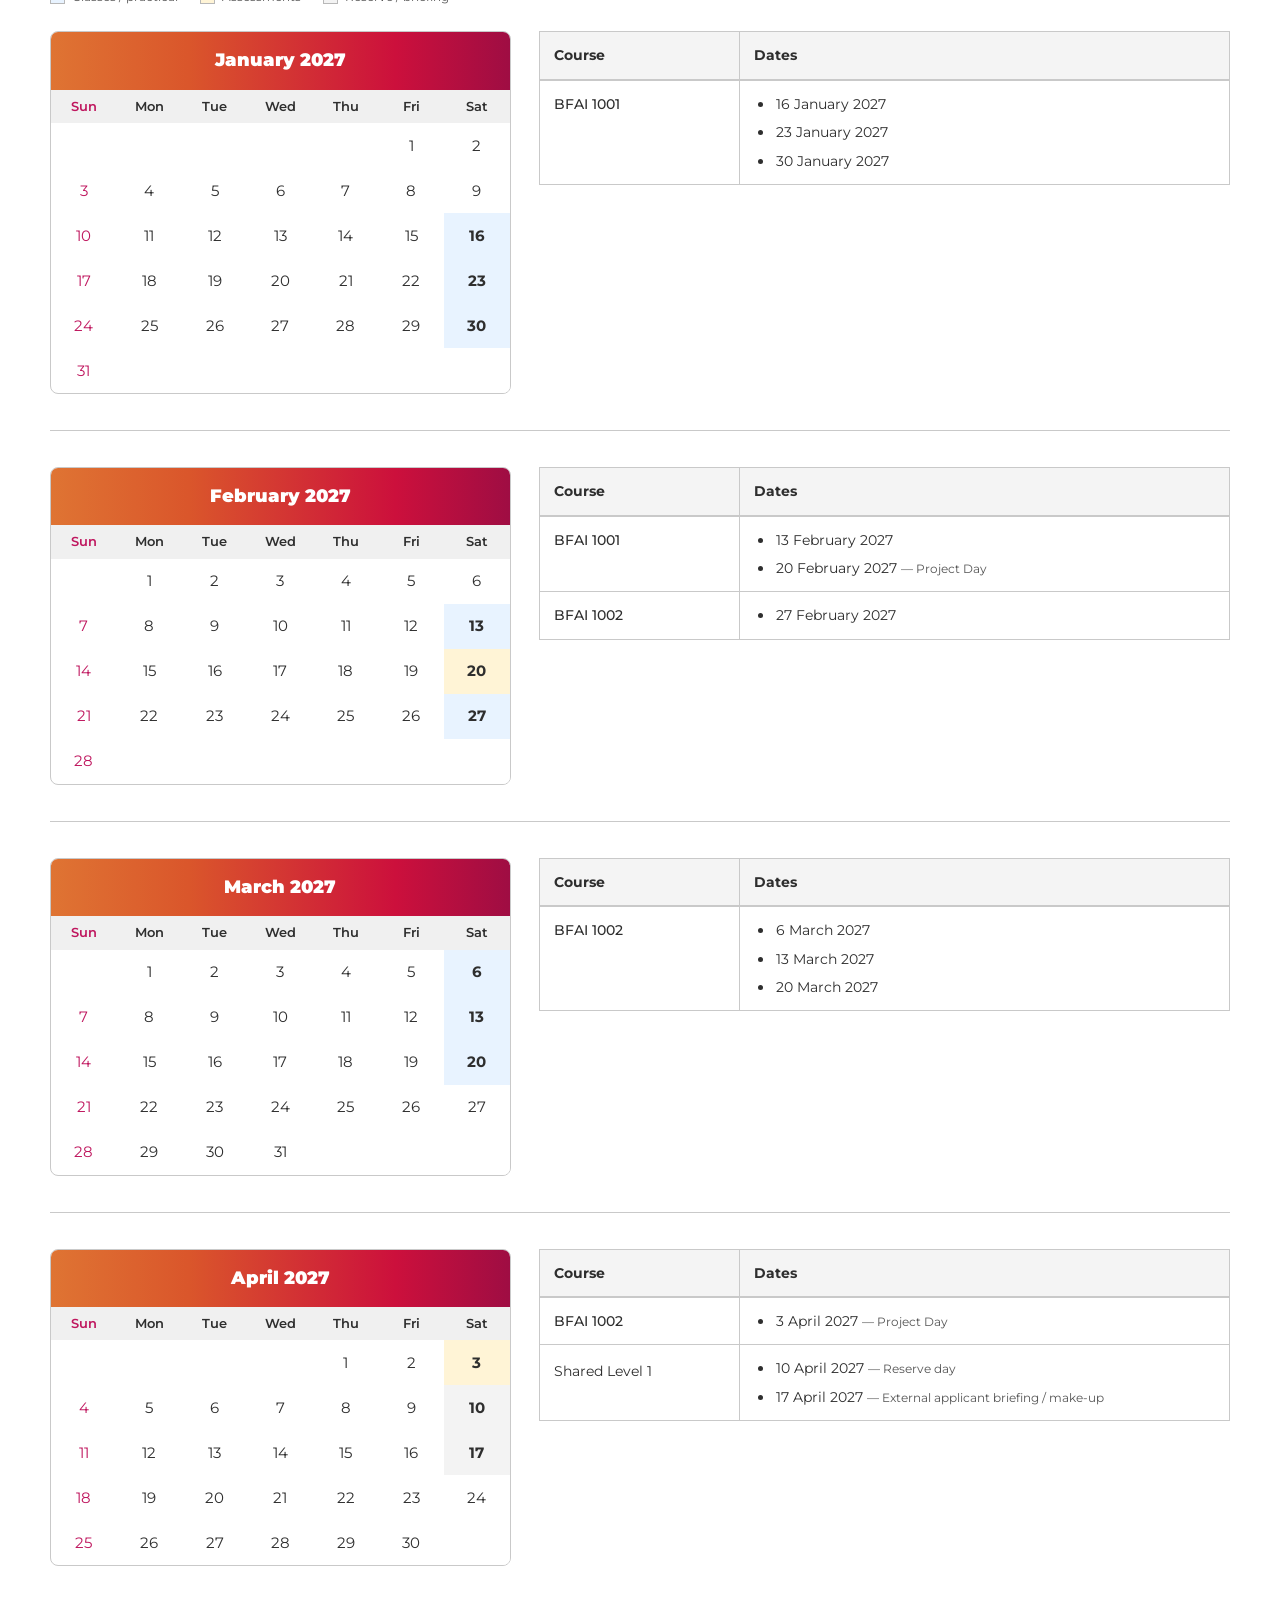
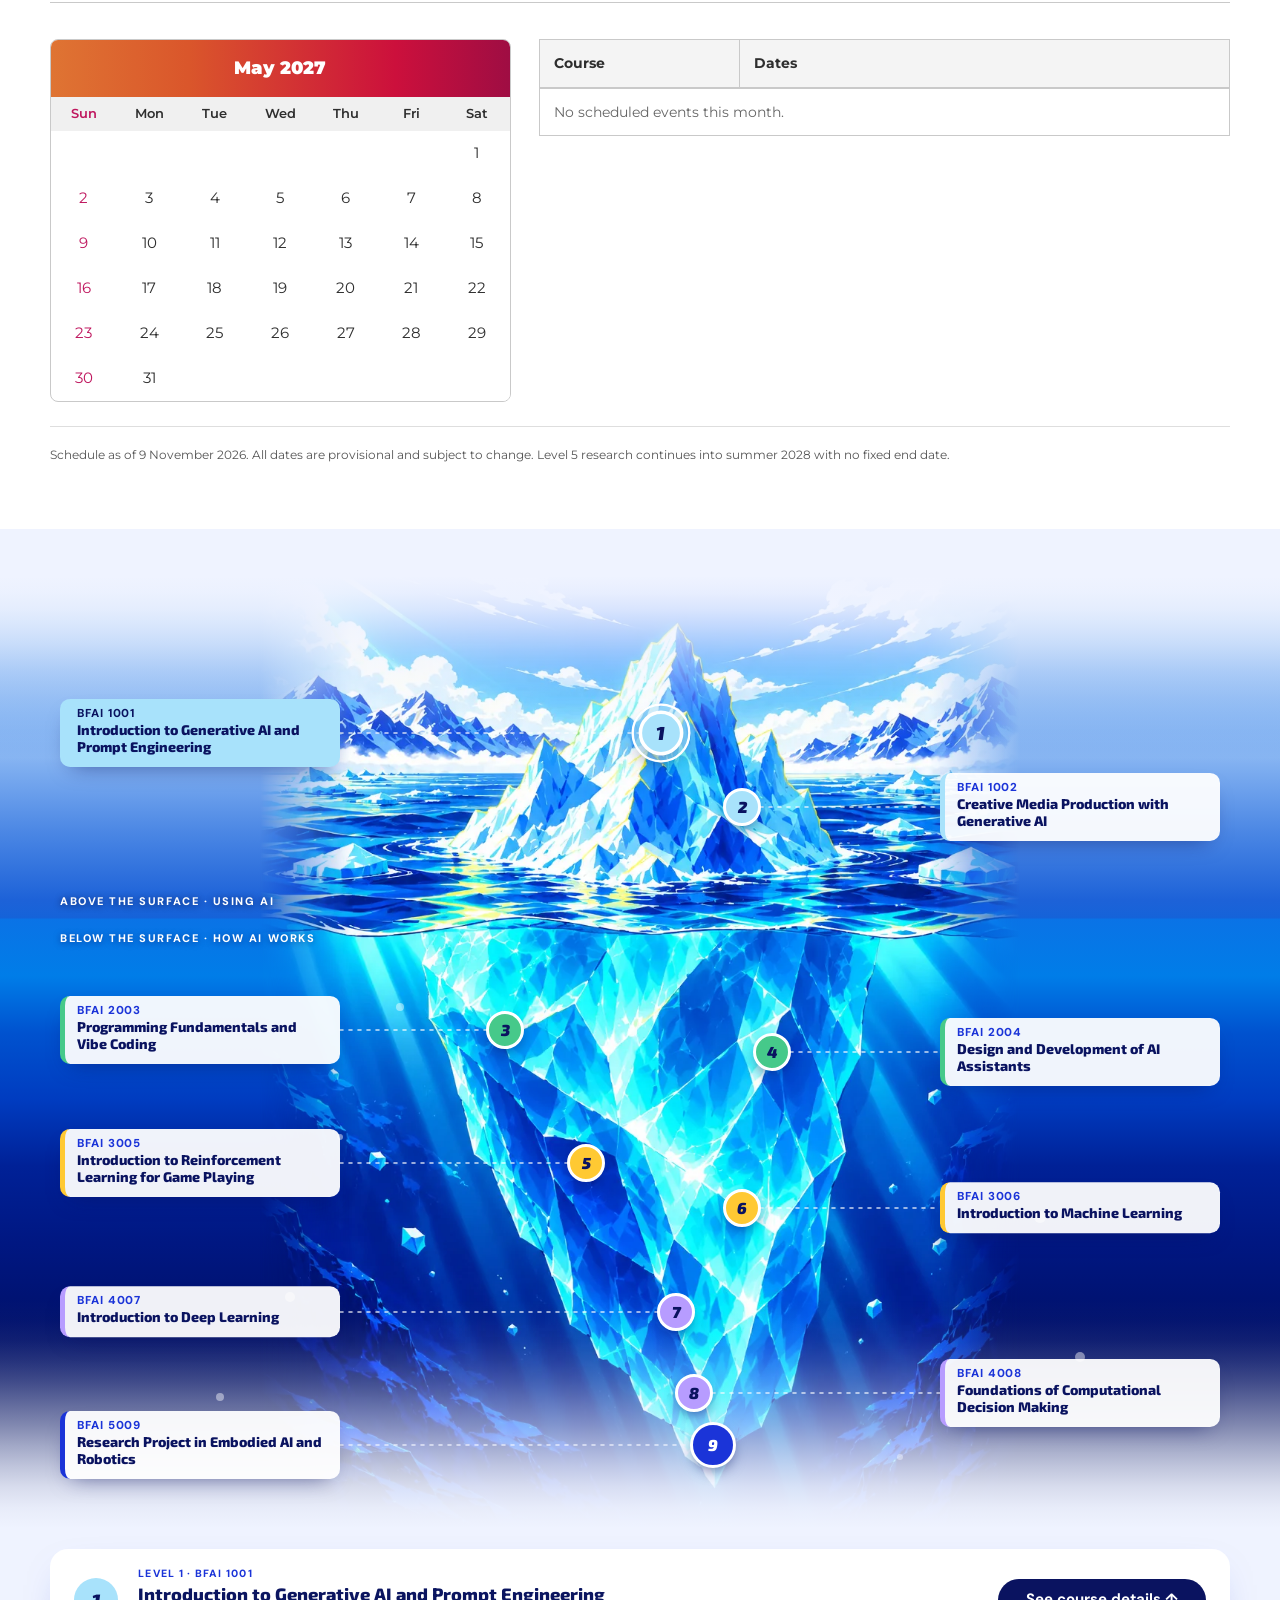
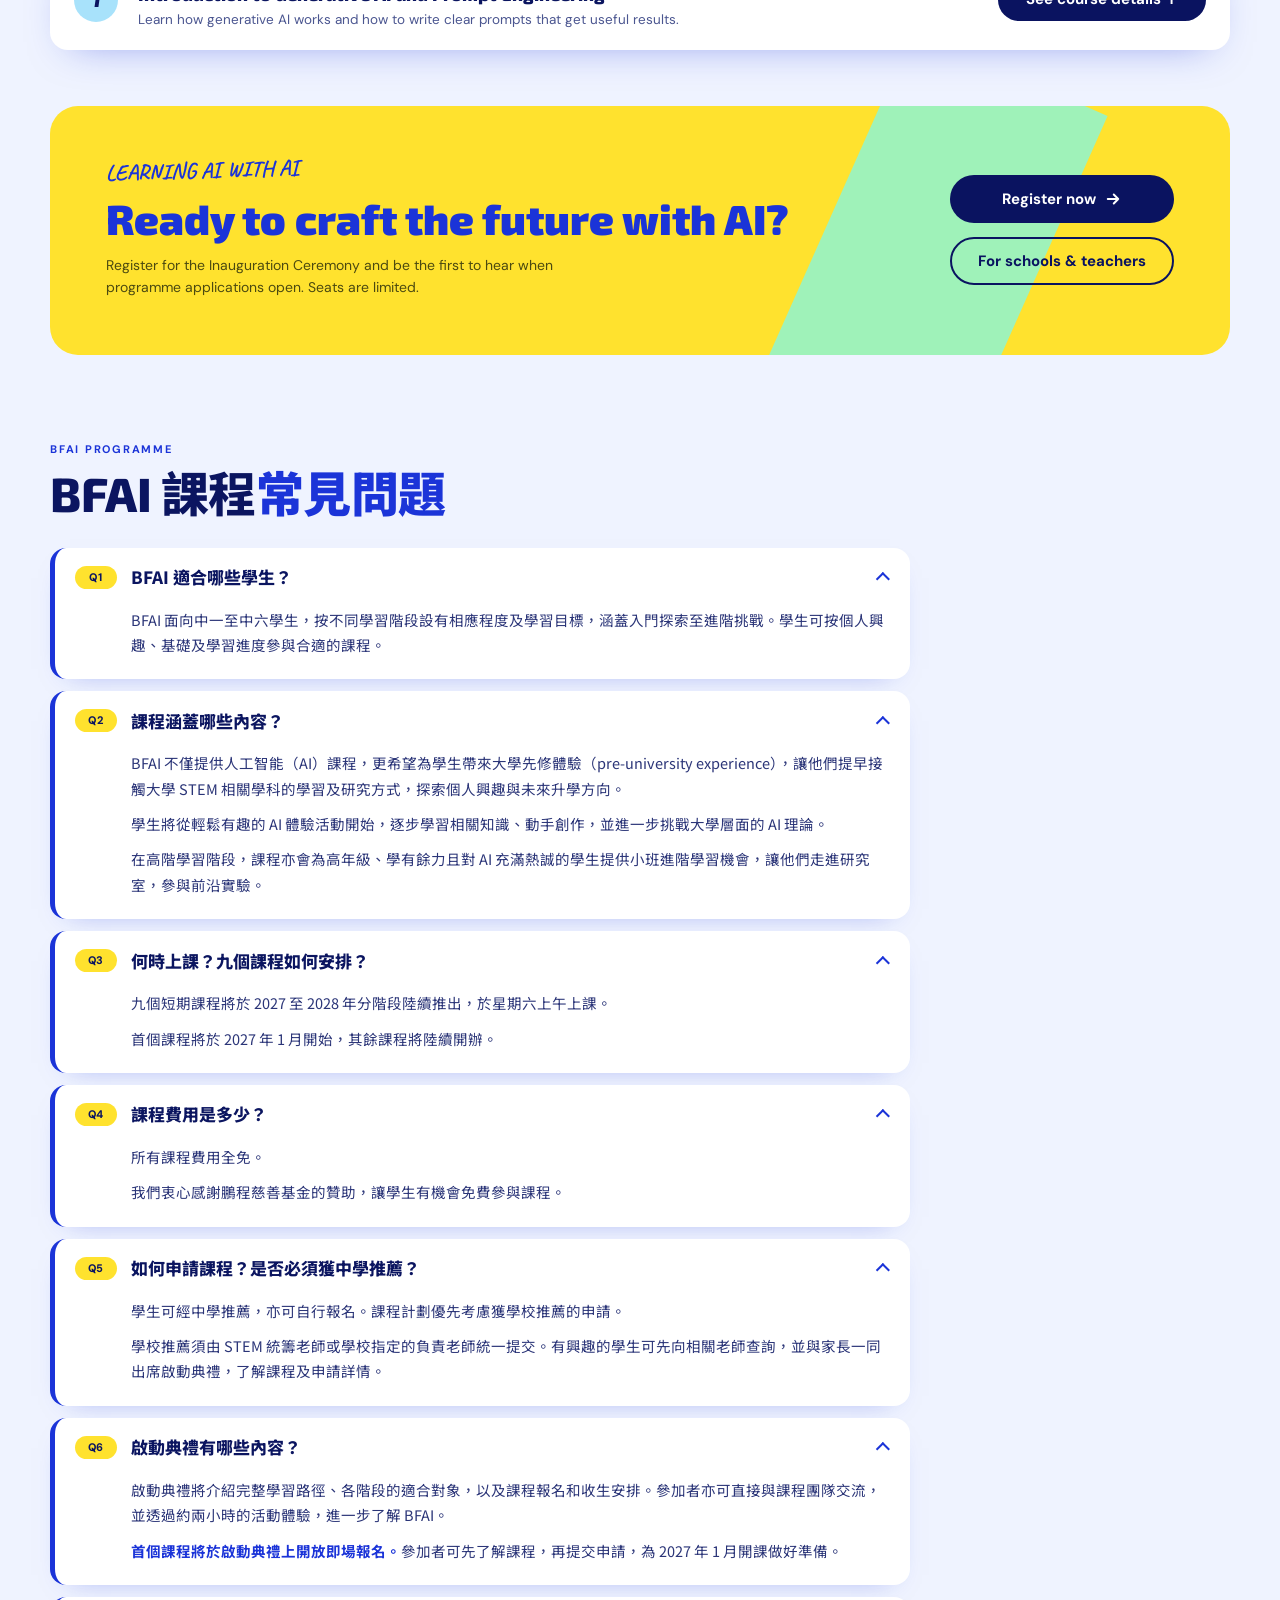
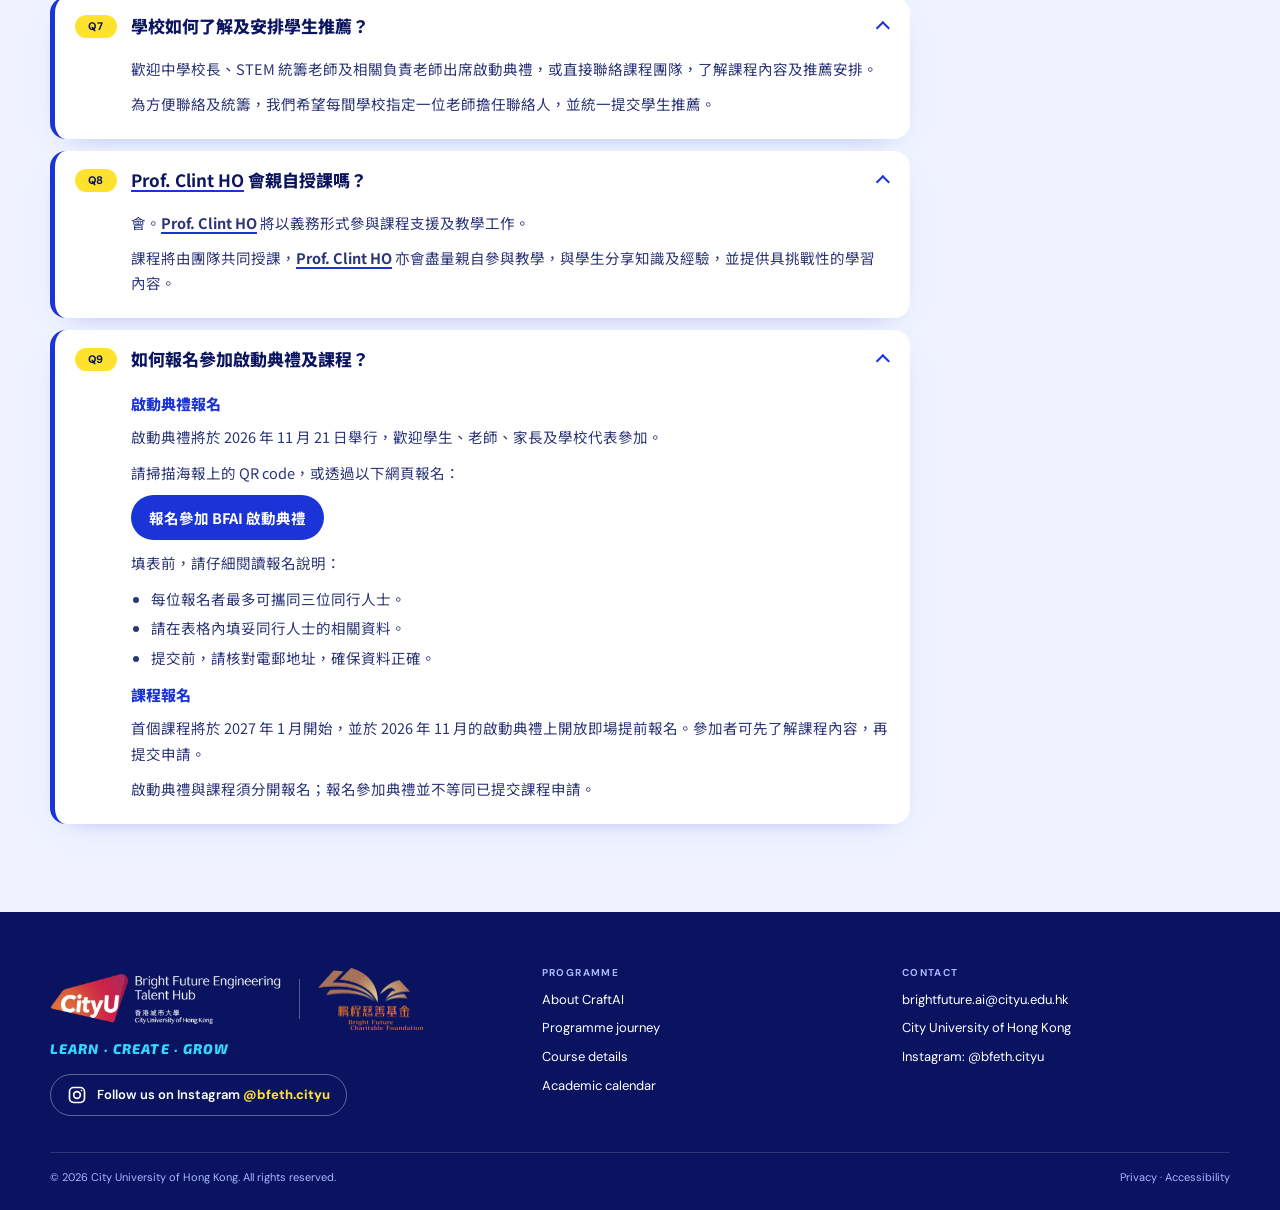
==== commit 8f0d1dbd: "Rename course Period label to Dates" ====
--- a/index.html
+++ b/index.html
@@ -136,63 +136,63 @@
         <span class="num">BFAI 1001</span>
         <span class="h">Introduction to Generative AI and Prompt Engineering</span>
         <span class="desc">Learn how generative AI works and how to write clear prompts that get useful results.</span>
-        <span class="meta"><span class="k"><span data-zh="時段">Period</span><strong class="period-provisional" data-zh="暫定">Provisional</strong></span><span class="v" data-zh="2027 年 1 月 16 日至 2 月 20 日">16 Jan – 20 Feb 2027</span></span>
+        <span class="meta"><span class="k"><span data-zh="日期">Dates</span><strong class="period-provisional" data-zh="暫定">Provisional</strong></span><span class="v" data-zh="2027 年 1 月 16 日至 2 月 20 日">16 Jan – 20 Feb 2027</span></span>
       </button></li>
       <li class="step lv1"><button type="button" class="step-btn" data-i="1" aria-pressed="false" aria-controls="course">
         <span class="top"><span class="lvl">Level 1</span></span>
         <span class="num">BFAI 1002</span>
         <span class="h">Creative Media Production with Generative AI</span>
         <span class="desc">Create images, audio and short videos with generative AI tools, from first idea to finished clip.</span>
-        <span class="meta"><span class="k"><span data-zh="時段">Period</span><strong class="period-provisional" data-zh="暫定">Provisional</strong></span><span class="v" data-zh="2027 年 2 月 27 日至 4 月 3 日">27 Feb – 3 Apr 2027</span></span>
+        <span class="meta"><span class="k"><span data-zh="日期">Dates</span><strong class="period-provisional" data-zh="暫定">Provisional</strong></span><span class="v" data-zh="2027 年 2 月 27 日至 4 月 3 日">27 Feb – 3 Apr 2027</span></span>
       </button></li>
       <li class="step lv2"><button type="button" class="step-btn" data-i="2" aria-pressed="false" aria-controls="course">
         <span class="top"><span class="lvl">Level 2</span></span>
         <span class="num">BFAI 2003</span>
         <span class="h">Programming Fundamentals and Vibe Coding</span>
         <span class="desc">Write your first programs in Python and learn to build with AI-assisted coding.</span>
-        <span class="meta"><span class="k"><span data-zh="時段">Period</span><strong class="period-provisional" data-zh="暫定">Provisional</strong></span><span class="v" data-zh="2027 年 6 月 26 日至 7 月 21 日">26 Jun – 21 Jul 2027</span></span>
+        <span class="meta"><span class="k"><span data-zh="日期">Dates</span><strong class="period-provisional" data-zh="暫定">Provisional</strong></span><span class="v" data-zh="2027 年 6 月 26 日至 7 月 21 日">26 Jun – 21 Jul 2027</span></span>
       </button></li>
       <li class="step lv2"><button type="button" class="step-btn" data-i="3" aria-pressed="false" aria-controls="course">
         <span class="top"><span class="lvl">Level 2</span></span>
         <span class="num">BFAI 2004</span>
         <span class="h">Design and Development of AI Assistants</span>
         <span class="desc">Design and build your own AI assistant by linking prompts, tools and logic together.</span>
-        <span class="meta"><span class="k"><span data-zh="時段">Period</span><strong class="period-provisional" data-zh="暫定">Provisional</strong></span><span class="v" data-zh="2027 年 8 月 7 日至 9 月 4 日">7 Aug – 4 Sep 2027</span></span>
+        <span class="meta"><span class="k"><span data-zh="日期">Dates</span><strong class="period-provisional" data-zh="暫定">Provisional</strong></span><span class="v" data-zh="2027 年 8 月 7 日至 9 月 4 日">7 Aug – 4 Sep 2027</span></span>
       </button></li>
       <li class="step lv3"><button type="button" class="step-btn" data-i="4" aria-pressed="false" aria-controls="course">
         <span class="top"><span class="lvl">Level 3</span></span>
         <span class="num">BFAI 3005</span>
         <span class="h">Introduction to Reinforcement Learning for Game Playing</span>
         <span class="desc">Train an AI agent to play games and see how it learns by trial and error.</span>
-        <span class="meta"><span class="k"><span data-zh="時段">Period</span><strong class="period-provisional" data-zh="暫定">Provisional</strong></span><span class="v" data-zh="2027 年 9 月 25 日至 10 月 30 日">25 Sep – 30 Oct 2027</span></span>
+        <span class="meta"><span class="k"><span data-zh="日期">Dates</span><strong class="period-provisional" data-zh="暫定">Provisional</strong></span><span class="v" data-zh="2027 年 9 月 25 日至 10 月 30 日">25 Sep – 30 Oct 2027</span></span>
       </button></li>
       <li class="step lv3"><button type="button" class="step-btn" data-i="5" aria-pressed="false" aria-controls="course">
         <span class="top"><span class="lvl">Level 3</span></span>
         <span class="num">BFAI 3006</span>
         <span class="h">Introduction to Machine Learning</span>
         <span class="desc">Find out how computers learn patterns from data, and train your first machine learning models.</span>
-        <span class="meta"><span class="k"><span data-zh="時段">Period</span><strong class="period-provisional" data-zh="暫定">Provisional</strong></span><span class="v" data-zh="2027 年 11 月 6 日至 12 月 4 日">6 Nov – 4 Dec 2027</span></span>
+        <span class="meta"><span class="k"><span data-zh="日期">Dates</span><strong class="period-provisional" data-zh="暫定">Provisional</strong></span><span class="v" data-zh="2027 年 11 月 6 日至 12 月 4 日">6 Nov – 4 Dec 2027</span></span>
       </button></li>
       <li class="step lv4"><button type="button" class="step-btn" data-i="6" aria-pressed="false" aria-controls="course">
         <span class="top"><span class="lvl">Level 4</span></span>
         <span class="num">BFAI 4007</span>
         <span class="h">Introduction to Deep Learning</span>
         <span class="desc">Explore neural networks and how deep learning powers image, language and speech AI.</span>
-        <span class="meta"><span class="k"><span data-zh="時段">Period</span><strong class="period-provisional" data-zh="暫定">Provisional</strong></span><span class="v" data-zh="2028 年 1 月 15 日至 2 月 19 日">15 Jan – 19 Feb 2028</span></span>
+        <span class="meta"><span class="k"><span data-zh="日期">Dates</span><strong class="period-provisional" data-zh="暫定">Provisional</strong></span><span class="v" data-zh="2028 年 1 月 15 日至 2 月 19 日">15 Jan – 19 Feb 2028</span></span>
       </button></li>
       <li class="step lv4"><button type="button" class="step-btn" data-i="7" aria-pressed="false" aria-controls="course">
         <span class="top"><span class="lvl">Level 4</span></span>
         <span class="num">BFAI 4008</span>
         <span class="h">Foundations of Computational Decision Making</span>
         <span class="desc">Understand the maths behind how AI weighs up options and makes decisions.</span>
-        <span class="meta"><span class="k"><span data-zh="時段">Period</span><strong class="period-provisional" data-zh="暫定">Provisional</strong></span><span class="v" data-zh="2028 年 2 月 26 日至 3 月 25 日">26 Feb – 25 Mar 2028</span></span>
+        <span class="meta"><span class="k"><span data-zh="日期">Dates</span><strong class="period-provisional" data-zh="暫定">Provisional</strong></span><span class="v" data-zh="2028 年 2 月 26 日至 3 月 25 日">26 Feb – 25 Mar 2028</span></span>
       </button></li>
       <li class="step lv5"><button type="button" class="step-btn" data-i="8" aria-pressed="false" aria-controls="course">
         <span class="top"><span class="lvl">Level 5</span></span>
         <span class="num">BFAI 5009</span>
         <span class="h">Research Project in Embodied AI and Robotics</span>
         <span class="desc">Become an independent problem solver on frontier research.</span>
-        <span class="meta"><span class="k"><span data-zh="時段">Period</span><strong class="period-provisional" data-zh="暫定">Provisional</strong></span><span class="v" data-zh="2028 年 4 月 1 日起（研究期延至夏季）">From 1 Apr 2028 (research into summer)</span></span>
+        <span class="meta"><span class="k"><span data-zh="日期">Dates</span><strong class="period-provisional" data-zh="暫定">Provisional</strong></span><span class="v" data-zh="2028 年 4 月 1 日起（研究期延至夏季）">From 1 Apr 2028 (research into summer)</span></span>
       </button></li>
     </ol>
 </section>
--- a/assets/css/craftai-calendar.css
+++ b/assets/css/craftai-calendar.css
@@ -48,21 +48,17 @@
 .cityu-date-event.cityu-event-assessment { background: #fff4d6; }
 .cityu-date-event.cityu-event-support { background: #f3f3f3; }
 .cityu-date-event.cityu-event-mixed { background: repeating-linear-gradient(135deg, #e8f3ff 0, #e8f3ff 8px, #fff4d6 8px, #fff4d6 16px); }
-.cityu-date-button { display: block; width: 100%; min-height: 45px; padding: 5px 2px; color: inherit; background: transparent; border: 0; border-radius: 0; font-size: 15px !important; line-height: 1.4 !important; font-weight: 700 !important; text-decoration: underline; text-decoration-thickness: 1px; text-underline-offset: 4px; }
-.cityu-date-button:hover { box-shadow: inset 0 0 0 2px #bf165e; }
-.cityu-date-button[aria-pressed="true"] { box-shadow: inset 0 0 0 2px #bf165e; color: #9f0d43; background: #fce8f0; }
+.cityu-date-number { font-weight: 700; }
 .cityu-events-wrap { min-width: 0; }
 .cityu-events-table { width: 100%; border-collapse: collapse; table-layout: fixed; color: #2e2e2e; font-size: 14px !important; line-height: 1.6 !important; }
 .cityu-events-table th, .cityu-events-table td { border: 1px solid #c9c9c9; padding: 12px 14px; text-align: left; vertical-align: top; overflow-wrap: anywhere; }
 .cityu-events-table th { font-weight: 700; background: #f4f4f4; }
 .cityu-events-table th:first-child { width: 29%; }
-.cityu-course-link { border: 0; padding: 0; margin: 3px 0; display: block; border-radius: 0; background: none; color: #bf165e; text-align: left; font-size: 14px !important; line-height: 1.55 !important; font-weight: 500 !important; text-decoration: underline; text-decoration-thickness: 1px; text-underline-offset: 3px; }
-.cityu-date-line { margin: 0; }
-.cityu-date-line + .cityu-date-line { margin-top: 8px; }
+.cityu-course-code { display: block; color: inherit; font-weight: 500; }
+.cityu-date-list { list-style: disc; margin: 0; padding-left: 20px; display: grid; gap: 6px; }
+.cityu-date-list li { padding-left: 2px; }
 .cityu-date-kind { font-size: 12px; color: #555; }
-.cityu-course-link:hover { color: #8d0e42; }
 .cityu-shared-level { display: block; margin: 3px 0; }
-.cityu-clear-date { display: block; margin-bottom: 10px; padding: 0; border: 0; border-radius: 0; background: none; color: #bf165e; font-size: 13px !important; text-align: left; text-decoration: underline; text-underline-offset: 3px; }
 .cityu-empty-month { color: #666; font-size: 14px; }
 .cityu-empty-period { padding: 24px; border: 1px solid #c9c9c9; color: #555; }
 .cityu-empty-period strong { color: #2e2e2e; }
@@ -73,7 +69,7 @@
   .cityu-events-table th, .cityu-events-table td { padding: 10px; }
   .cityu-events-table th:first-child { width: 30%; }
   .cityu-month-grid th { font-size: 11px; }
-  .cityu-month-grid td, .cityu-date-button { height: 40px; min-height: 40px; }
+  .cityu-month-grid td { height: 40px; min-height: 40px; }
 }
 @media (max-width: 720px) {
   .cityu-period-tabs { gap: 8px; margin-bottom: 22px; }
@@ -82,7 +78,7 @@
   .cityu-month-row { grid-template-columns: minmax(0, 1fr); gap: 18px; padding-bottom: 30px; margin-bottom: 30px; }
   .cityu-month-frame { max-width: 100%; }
   .cityu-month-grid th { font-size: 13px; }
-  .cityu-month-grid td, .cityu-date-button { height: 44px; min-height: 44px; }
+  .cityu-month-grid td { height: 44px; min-height: 44px; }
   .cityu-calendar-key { gap: 8px 14px; font-size: 11px; }
   .cityu-events-table th:first-child { width: 28%; }
 }
@@ -91,7 +87,6 @@
   .cityu-month-heading { padding-block: 14px; }
   .cityu-events-table { font-size: 13px !important; }
   .cityu-events-table th, .cityu-events-table td { padding: 9px; }
-  .cityu-course-link { font-size: 13px !important; }
 }
 
 /* Match CityUHK's academic-calendar heading and typography within this section. */
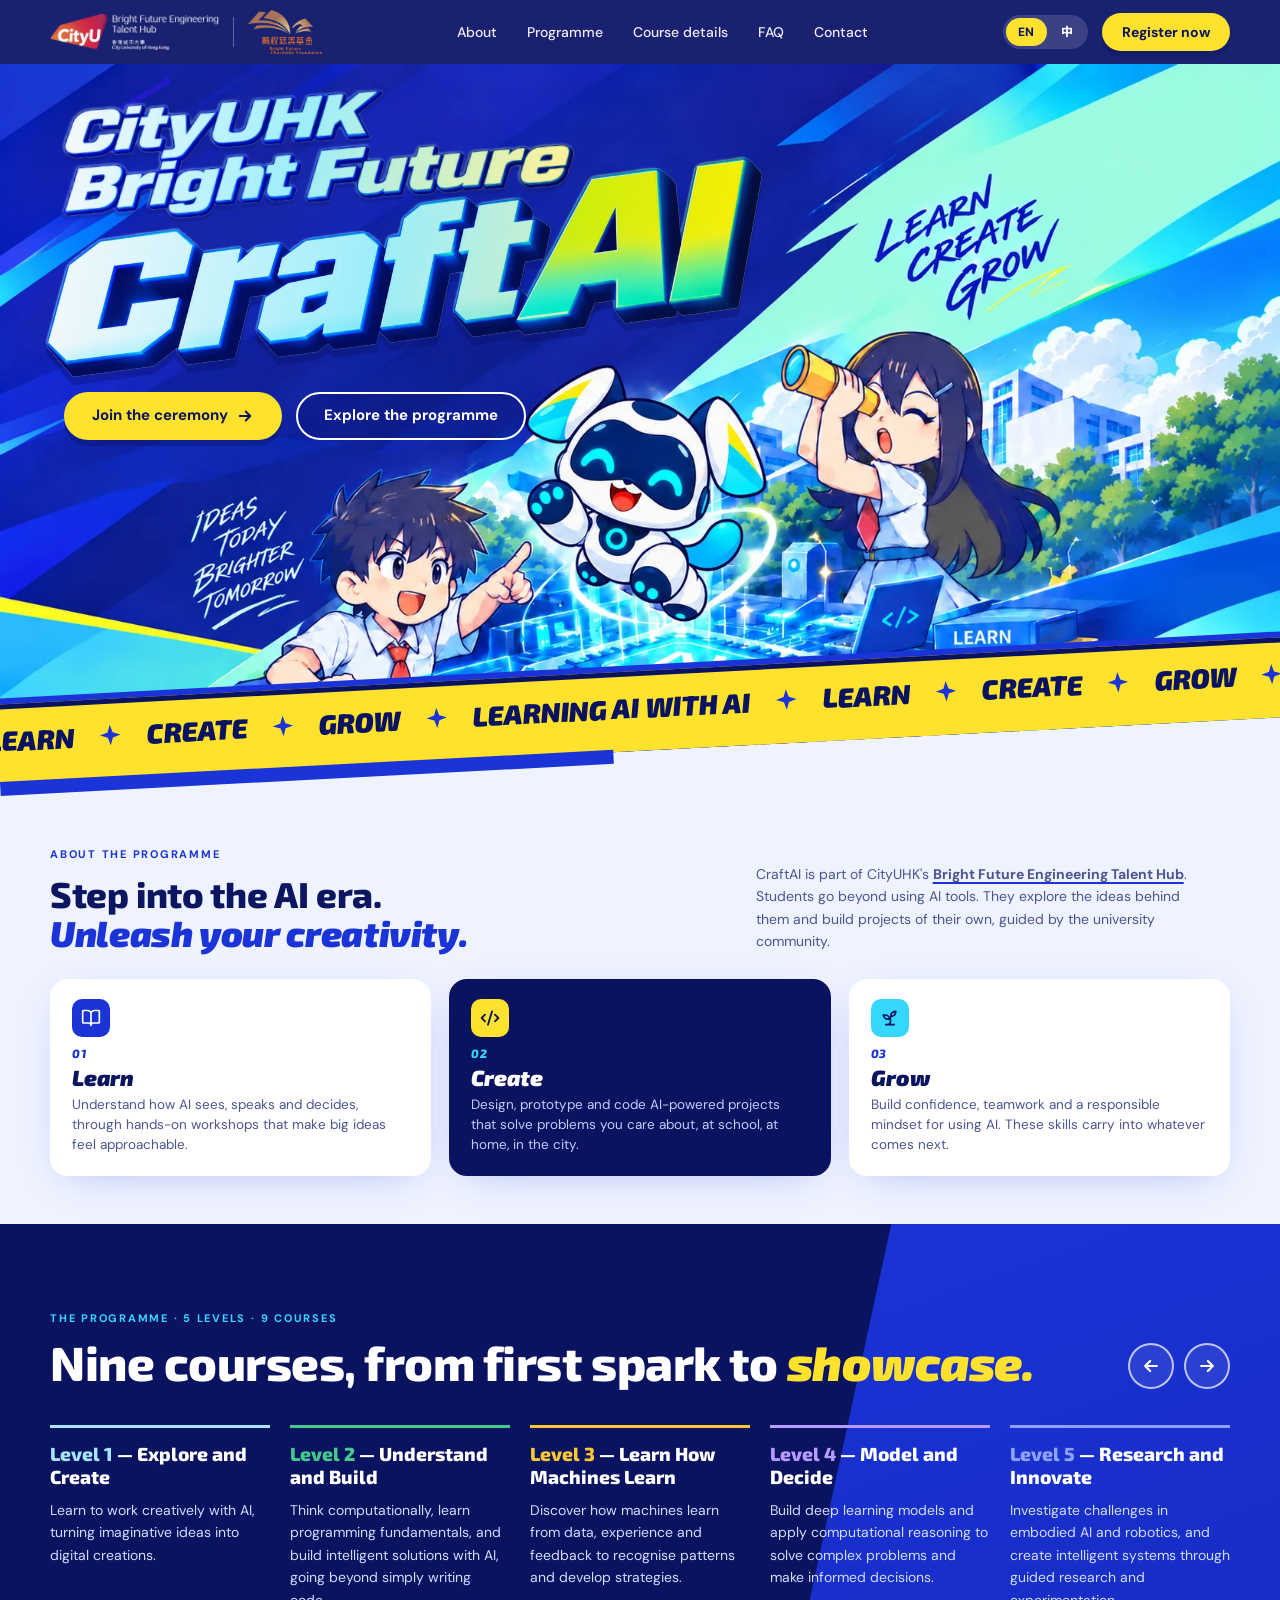
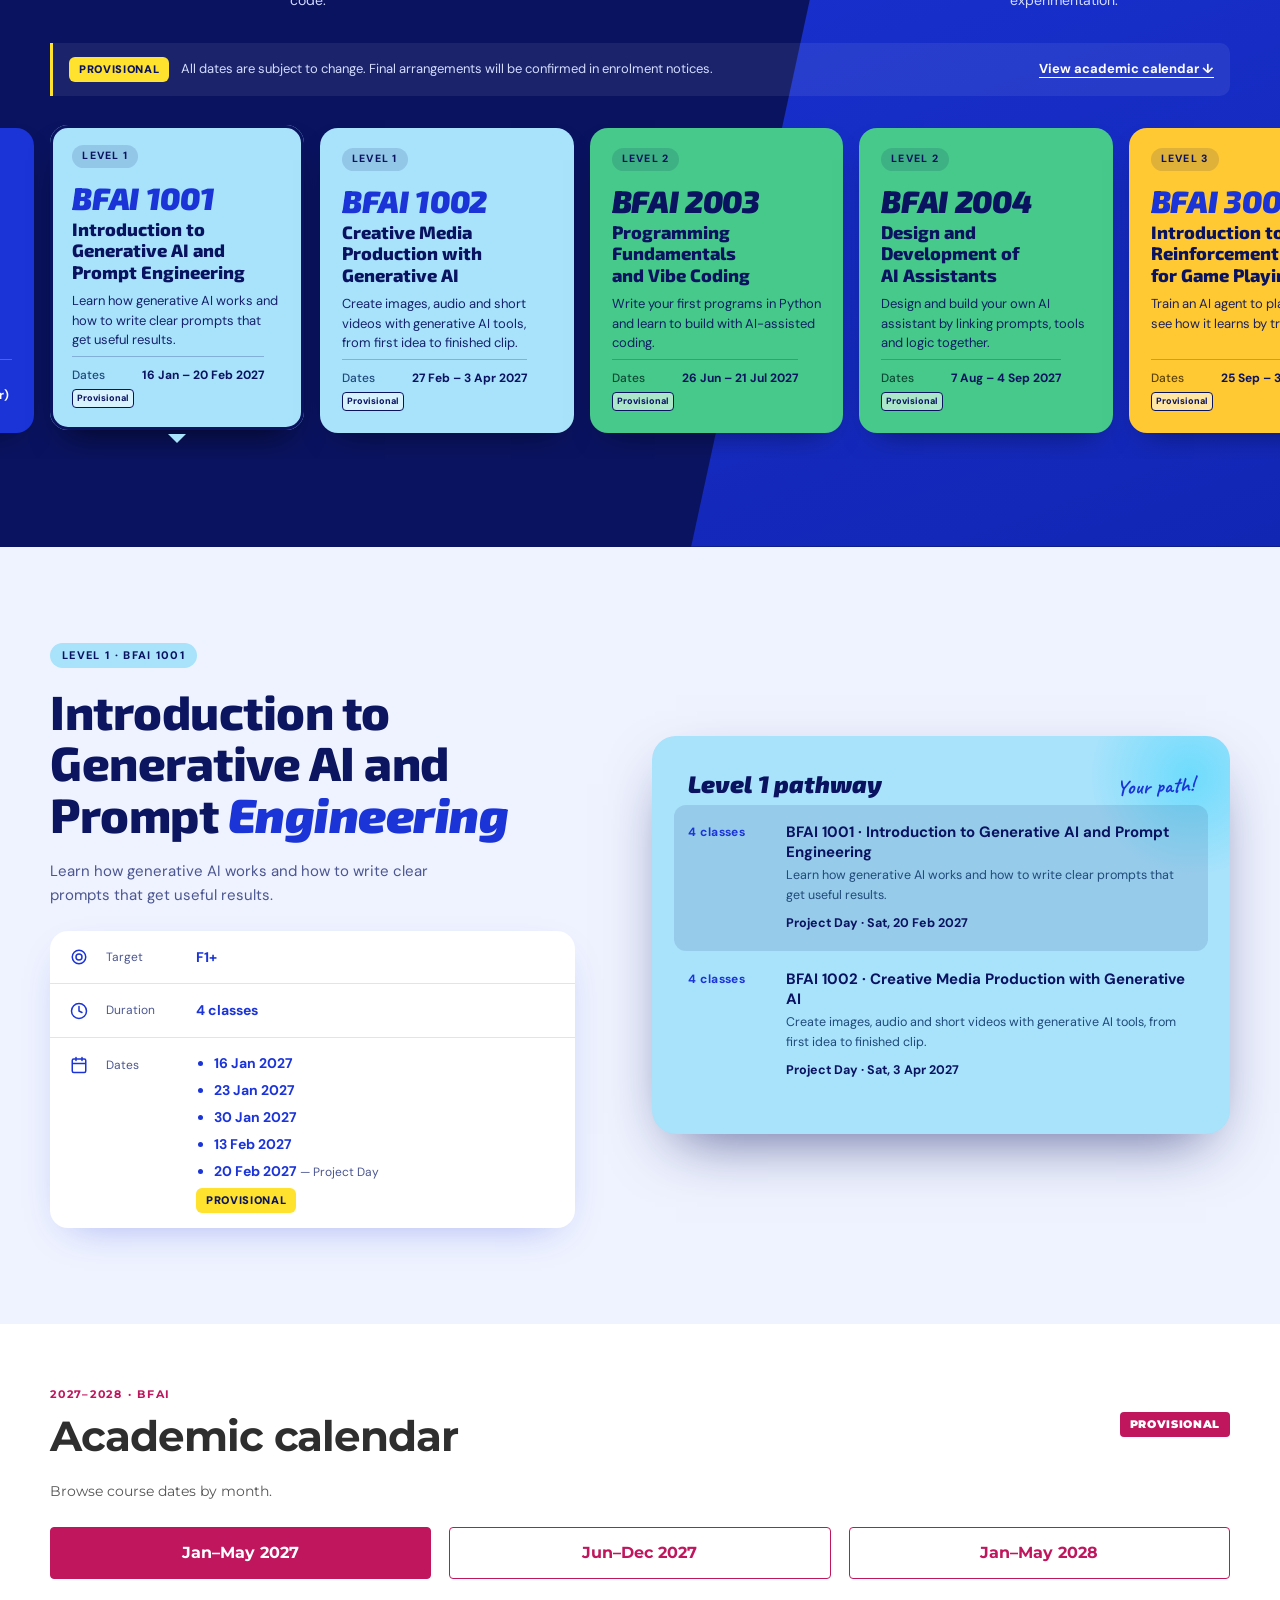
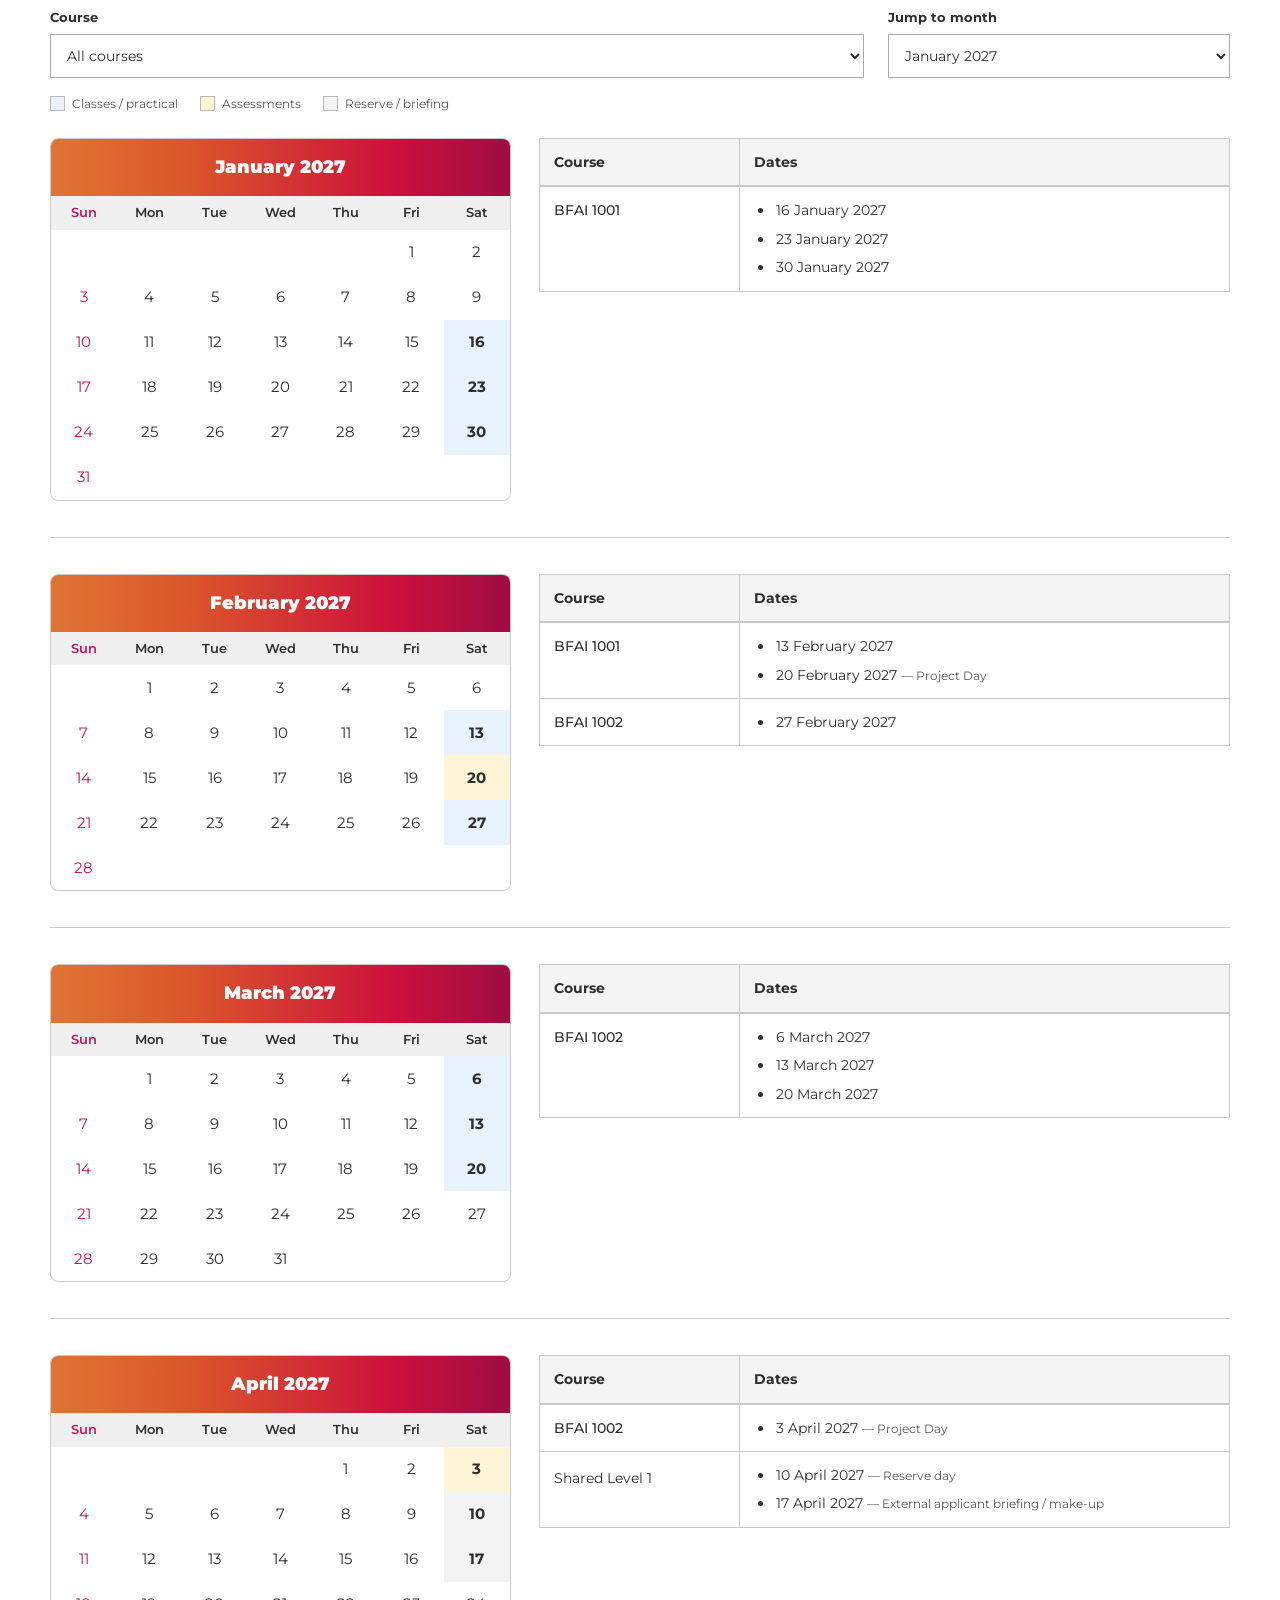
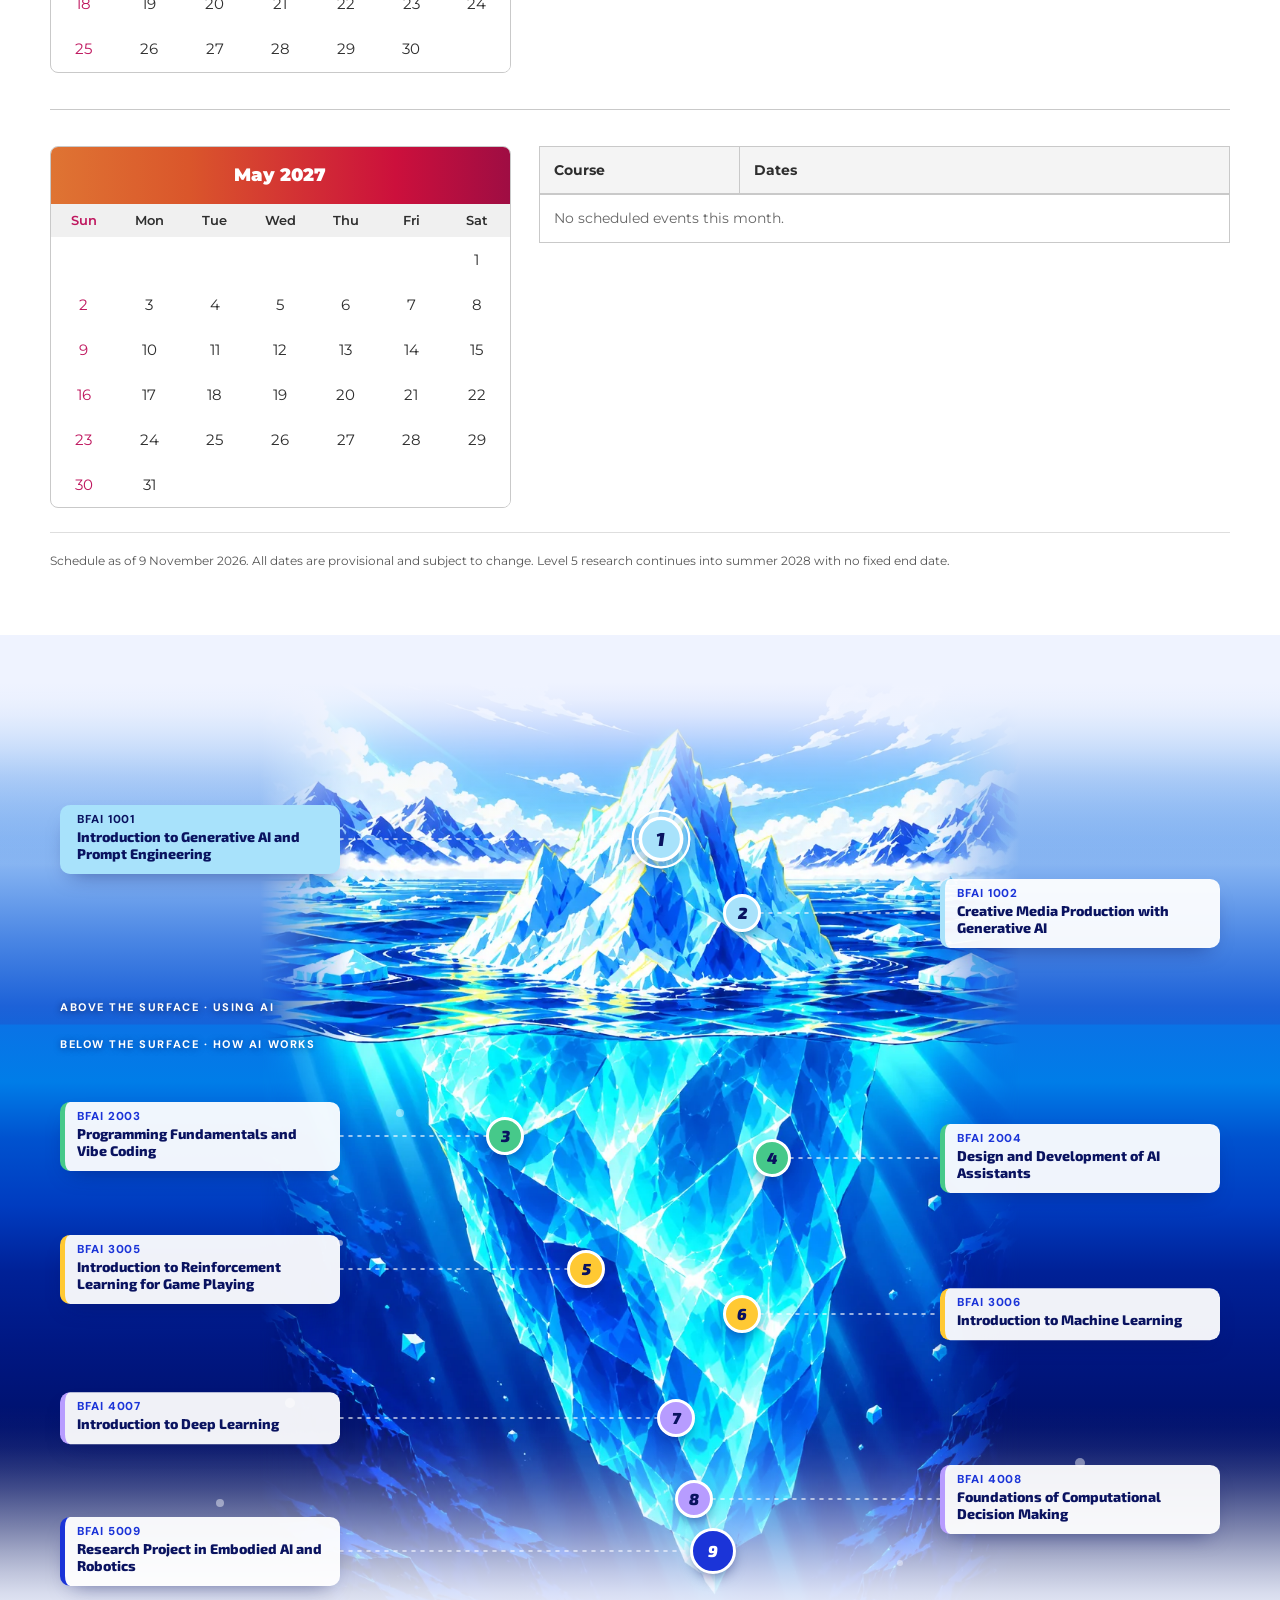
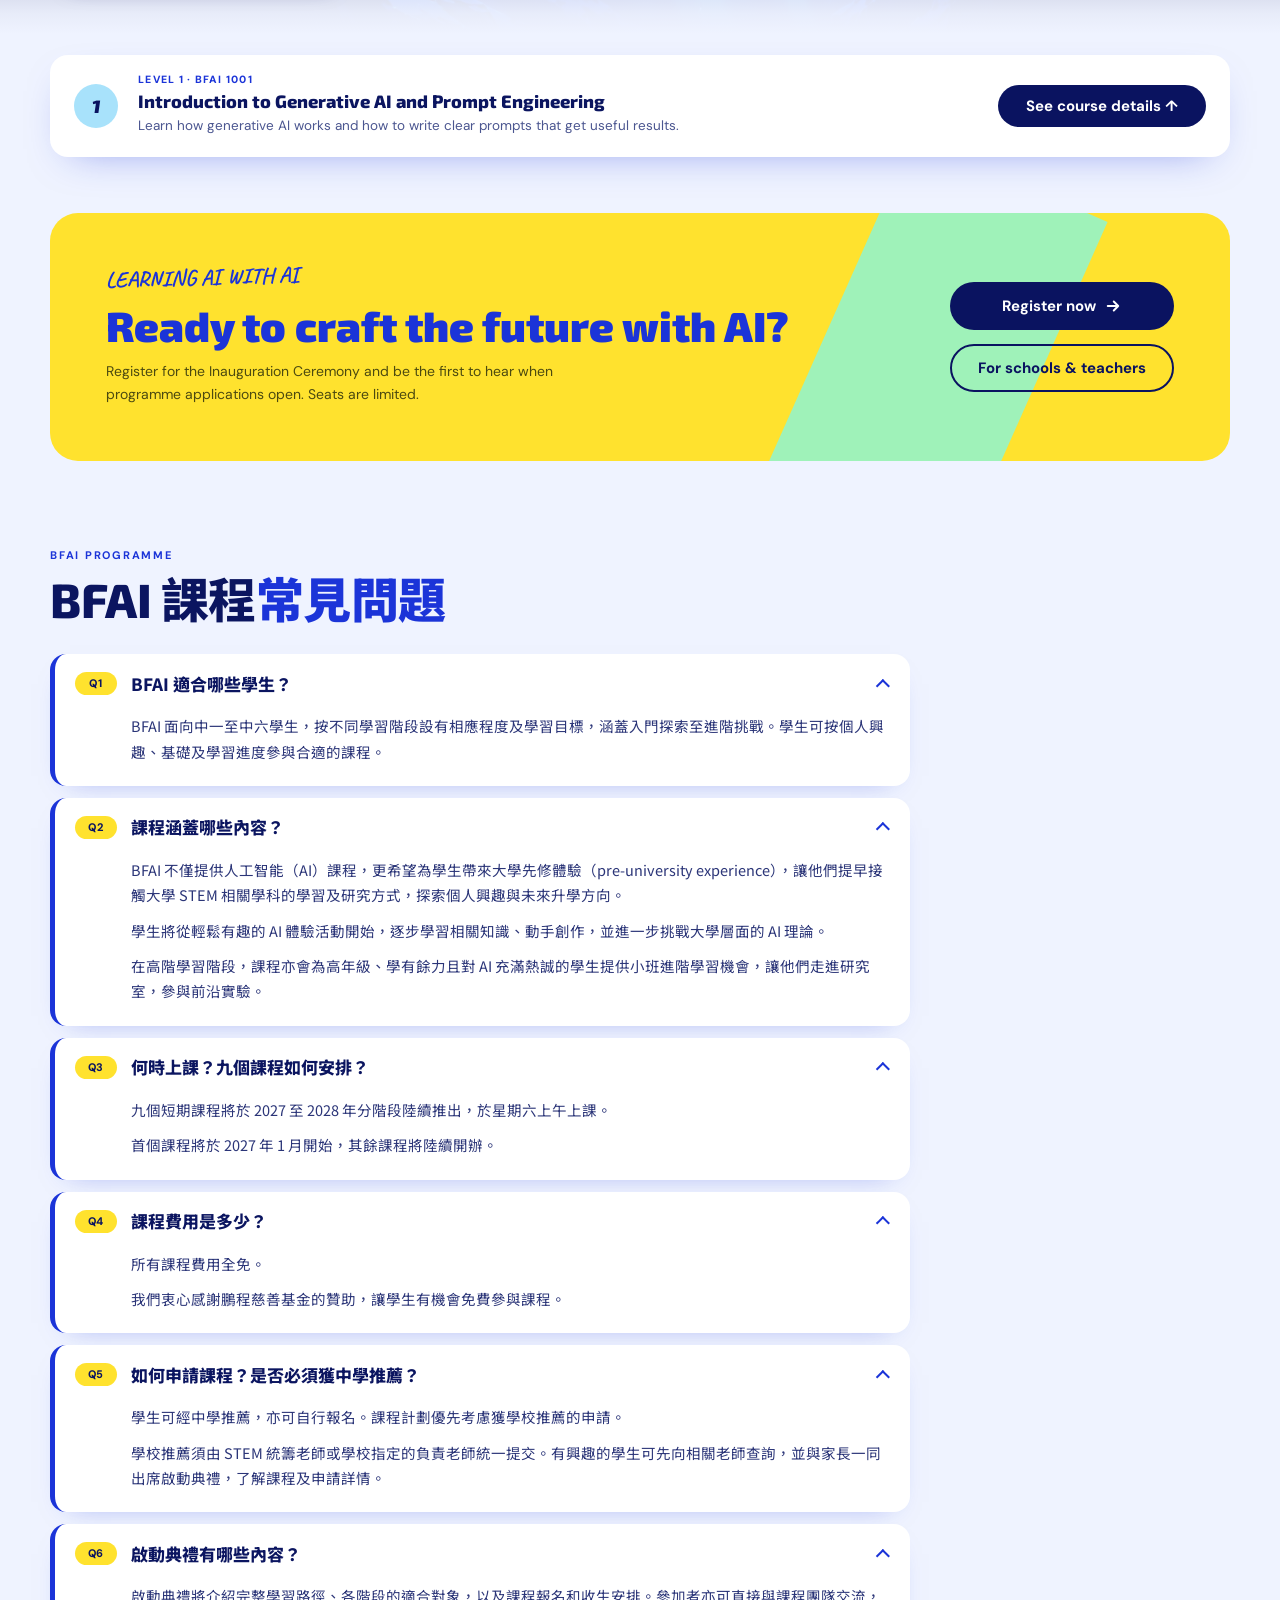
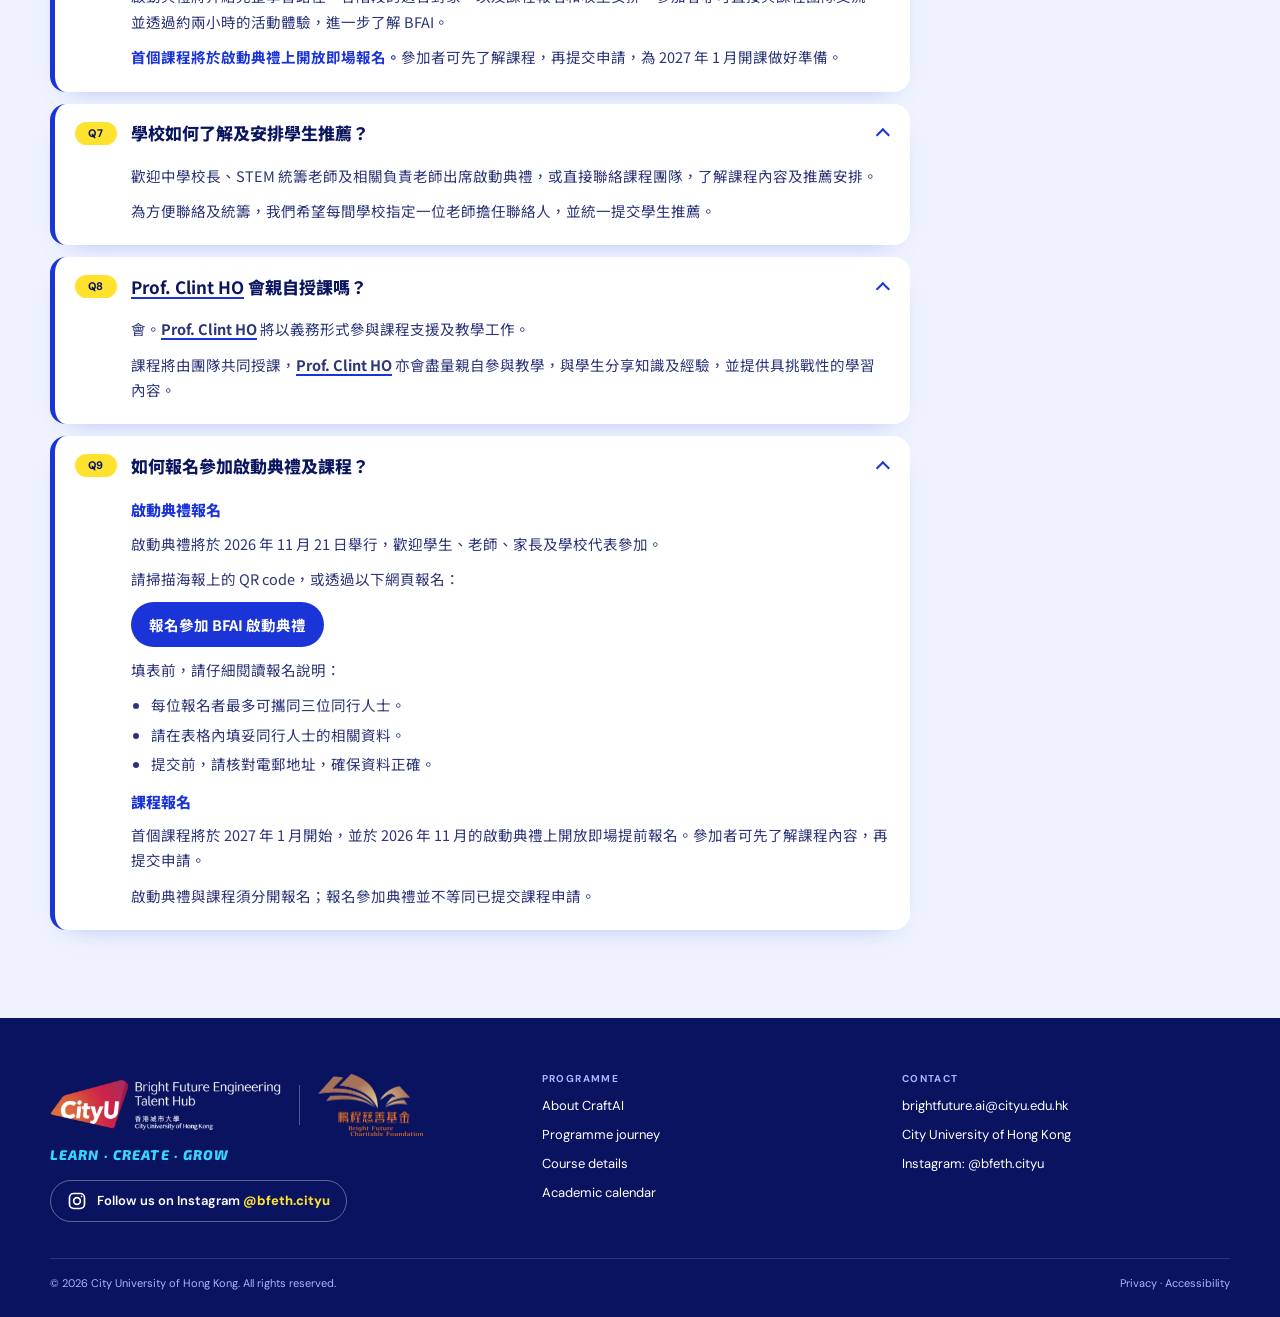
==== commit da422e87: "Keep full floppy ears in site icons" ====
--- a/index.html
+++ b/index.html
@@ -4,8 +4,8 @@
 <meta charset="utf-8">
 <meta name="robots" content="noindex">
 <meta name="viewport" content="width=device-width, initial-scale=1">
-<link rel="icon" type="image/png" sizes="64x64" href="assets/images/craftai/favicon.png">
-<link rel="apple-touch-icon" href="assets/images/craftai/apple-touch-icon.png">
+<link rel="icon" type="image/png" sizes="64x64" href="assets/images/craftai/favicon-v3.png">
+<link rel="apple-touch-icon" href="assets/images/craftai/apple-touch-icon-v3.png">
 <title>CityUHK Bright Future CraftAI</title>
 <meta name="description" content="Join the CraftAI Inauguration Ceremony and explore the Bright Future AI courses, BFAI 1001 to 5009, at City University of Hong Kong.">
 <meta property="og:title" content="CityUHK Bright Future CraftAI">
--- a/assets/css/craftai-calendar.css
+++ b/assets/css/craftai-calendar.css
@@ -7,6 +7,12 @@
 .period-provisional { font: 800 9px/1.2 var(--f-body); color: var(--fg); background: rgba(255,255,255,.55); border: 1px solid currentColor; padding: 3px 4px; border-radius: 4px; }
 .step.lv5 .period-provisional { background: var(--yellow); color: var(--navy); }
 .date-status { display: inline-block; margin-top: 6px; }
+.fact.fact-dates { align-items: start; }
+.fact-dates > svg, .fact-dates > dt { margin-top: 3px; }
+.course-fact-dates { list-style: disc; margin: 0; padding-left: 18px; display: grid; gap: 6px; line-height: 1.5; }
+.course-fact-date-kind { font-size: 12px; font-weight: 400; color: var(--muted); }
+.course-fact-research { margin: 8px 0 0; font-size: 12px; font-weight: 400; line-height: 1.5; color: var(--muted); }
+
 .show .path-assessment { font-weight: 700; color: var(--lv-fg); margin-top: 8px; }
 
 /* Calendar layout follows CityUHK's stacked academic-calendar month rows. */
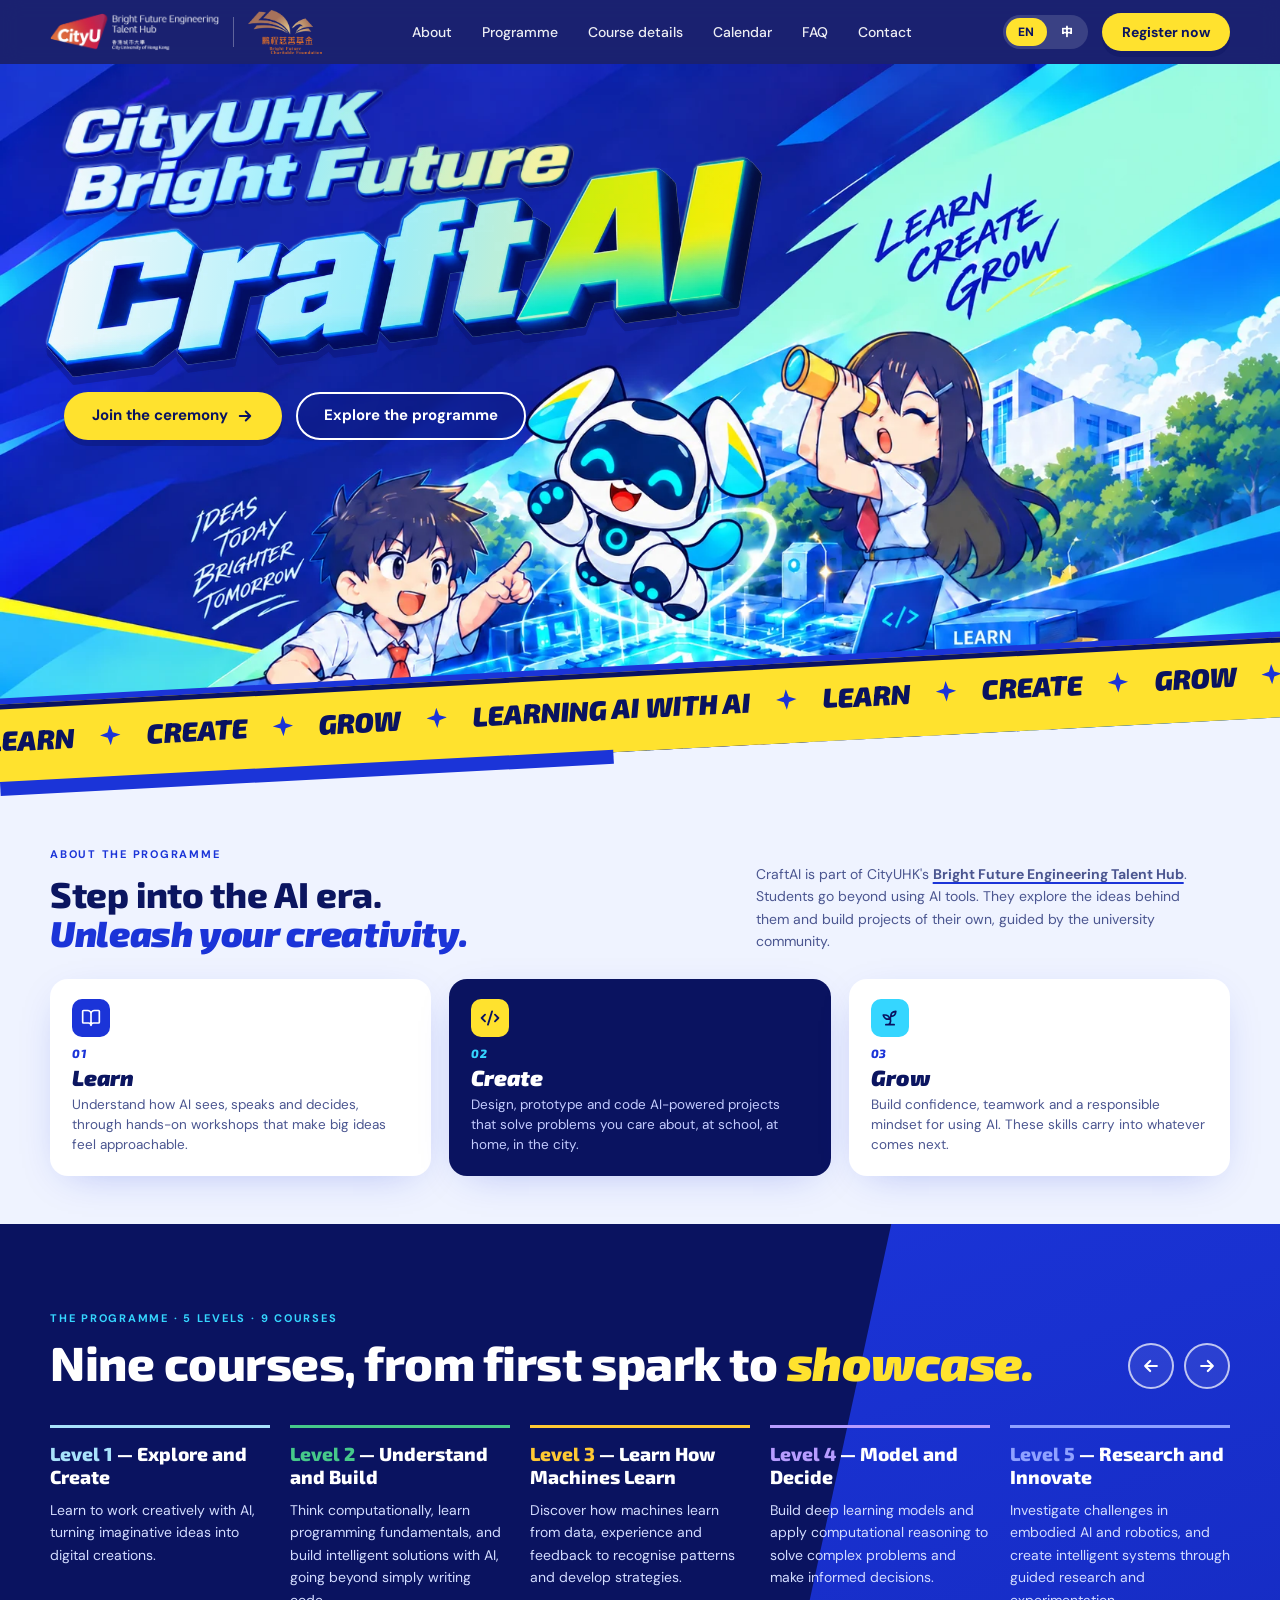
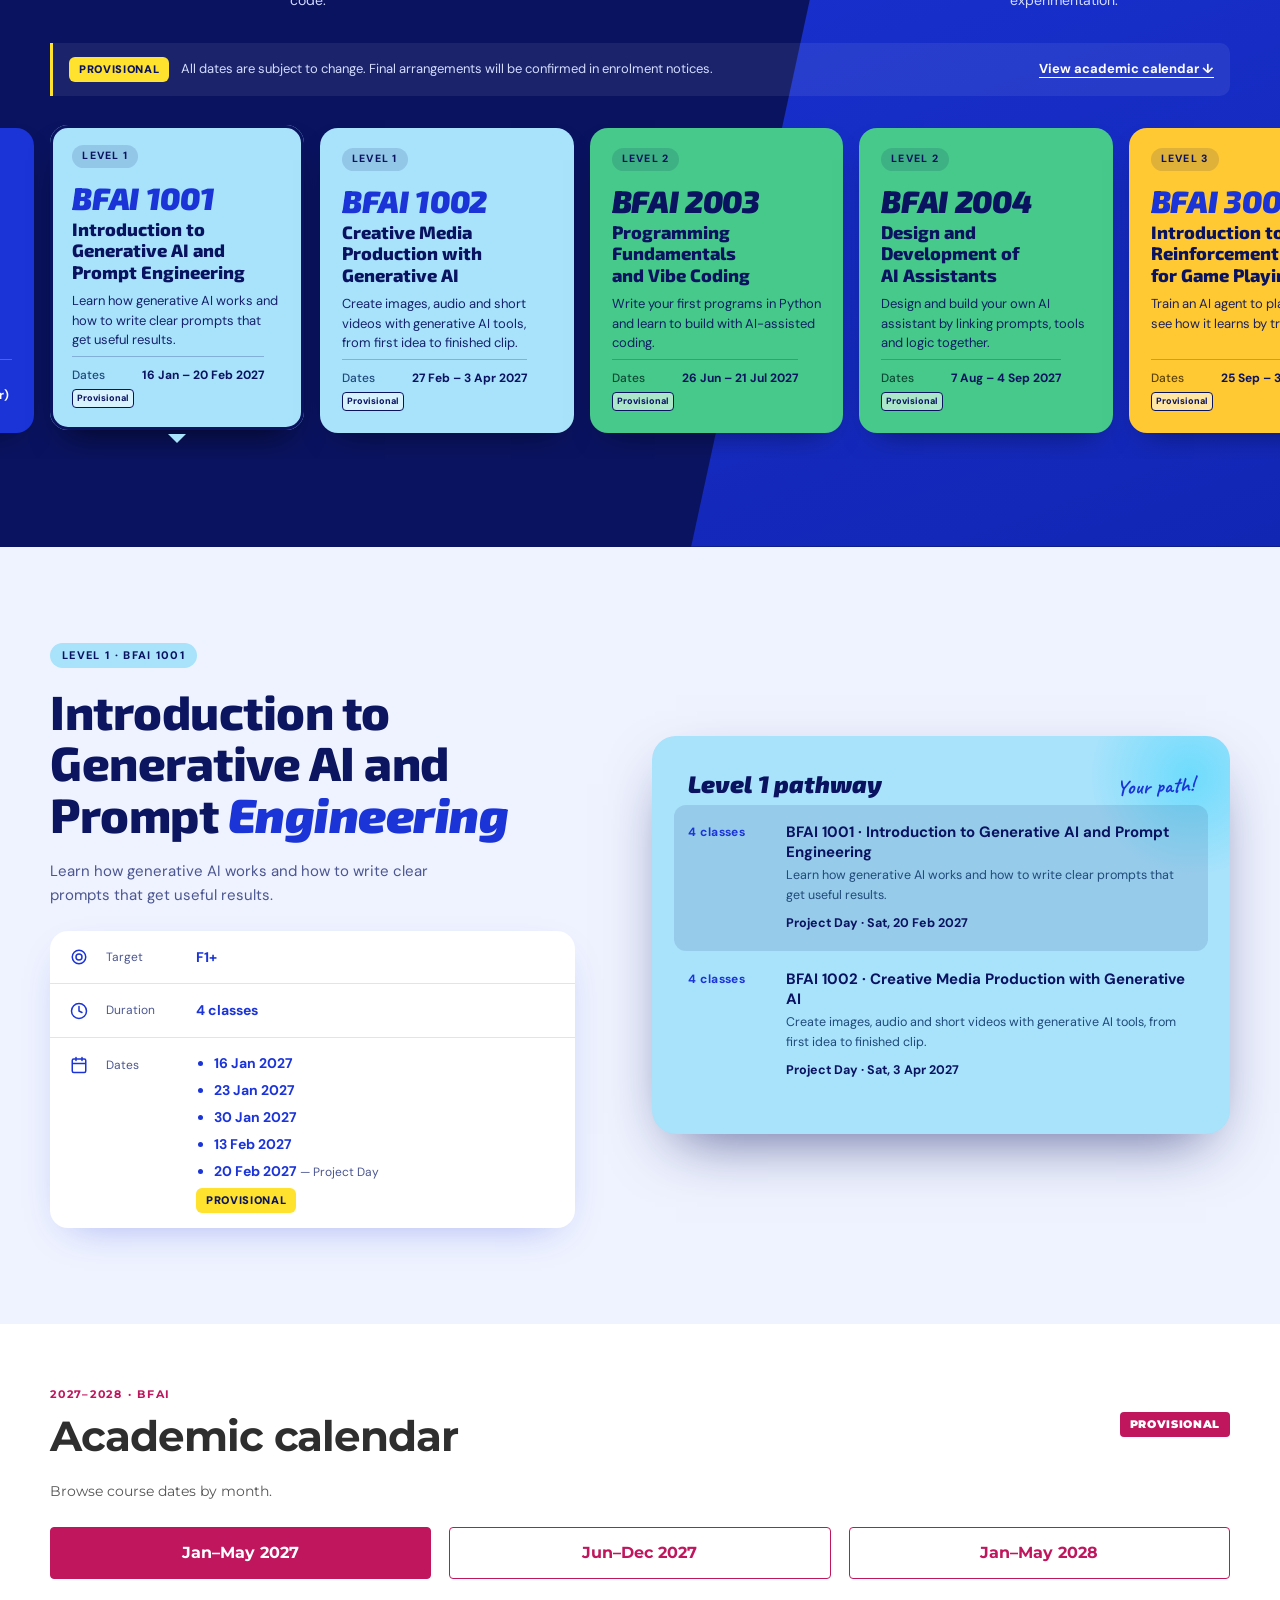
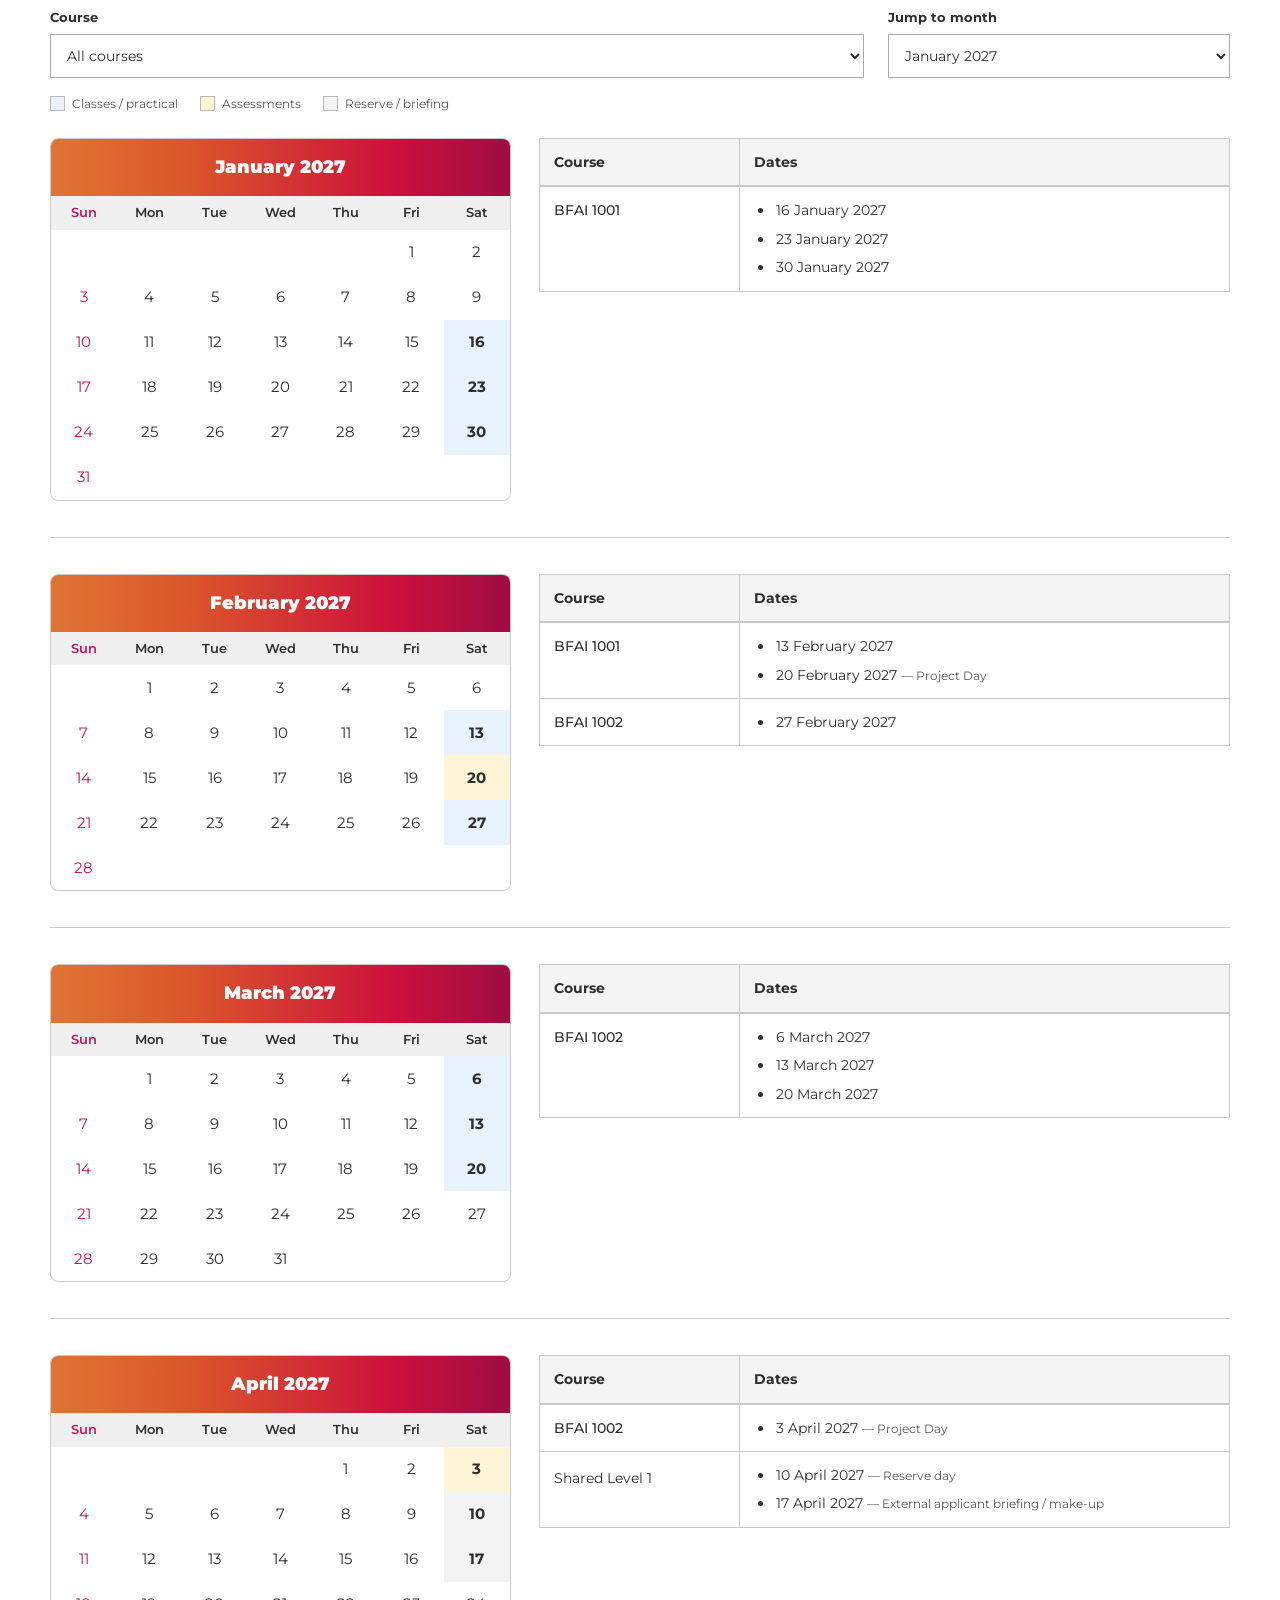
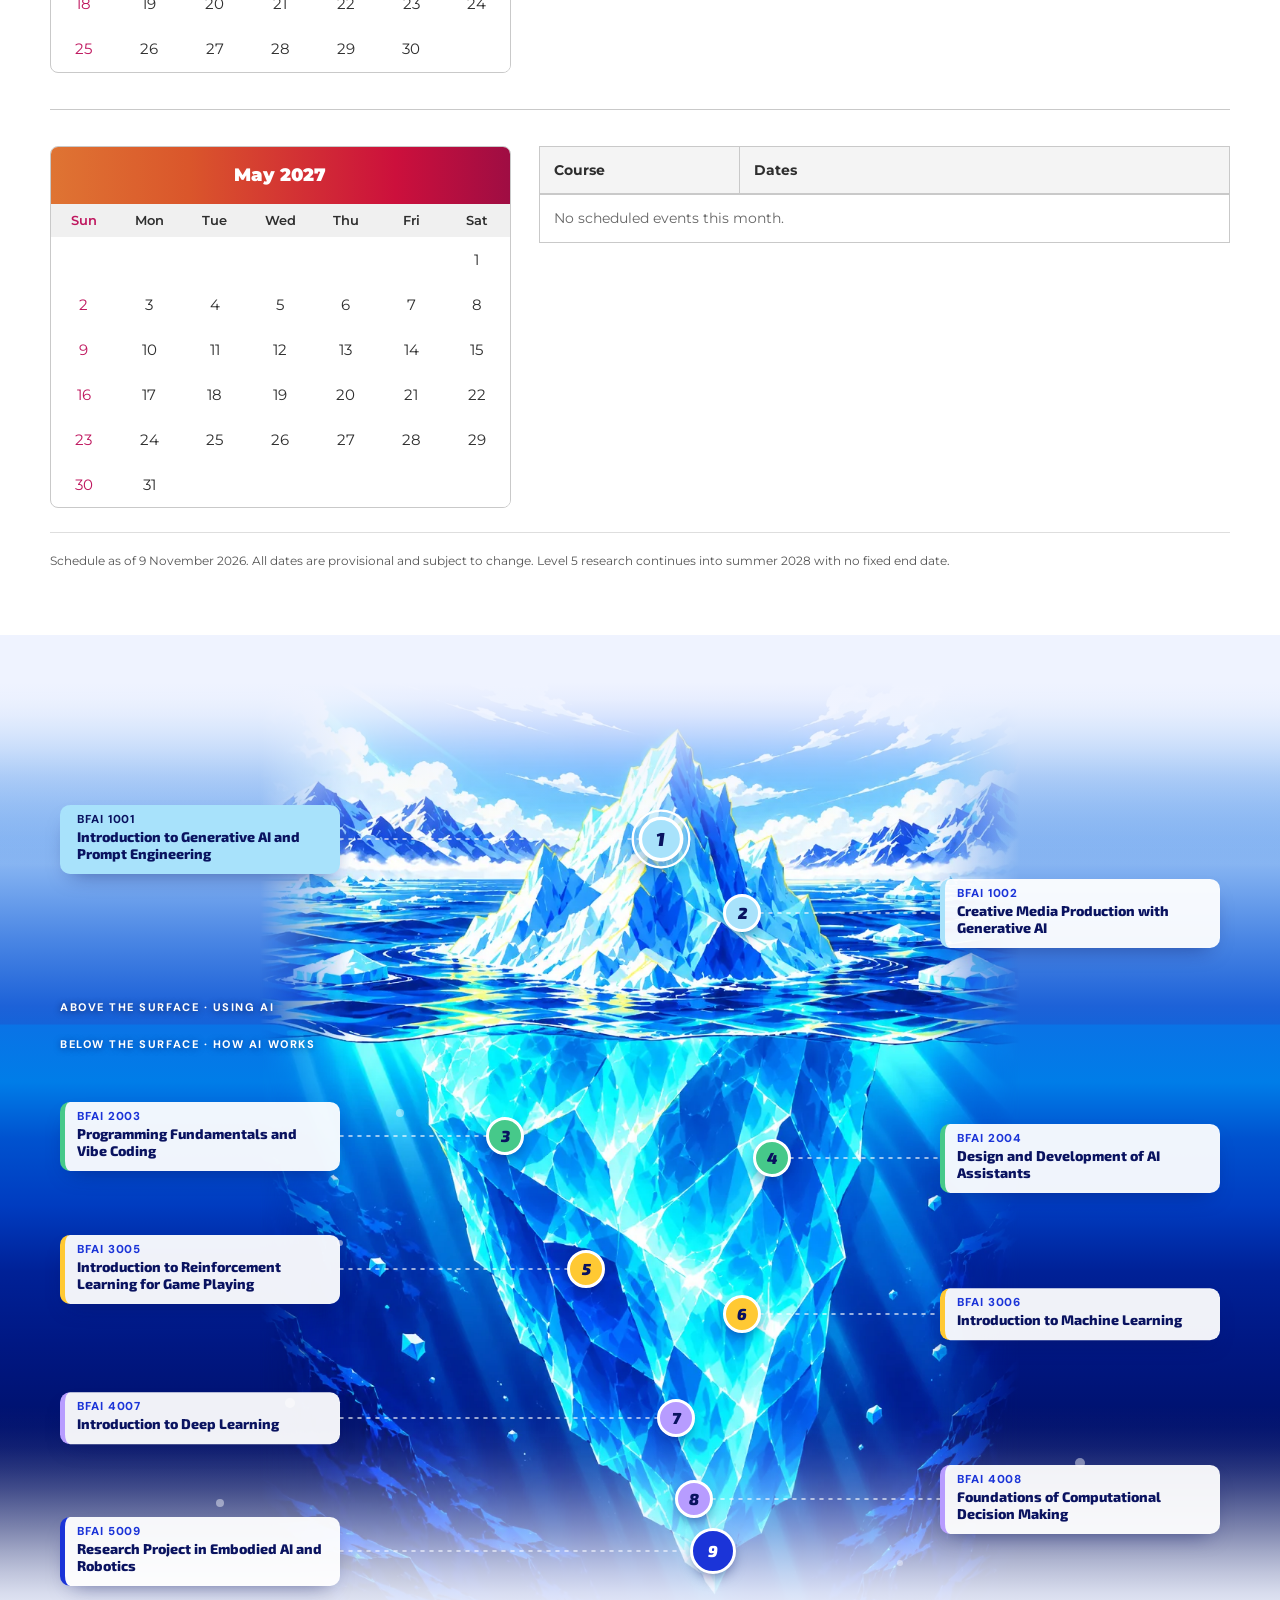
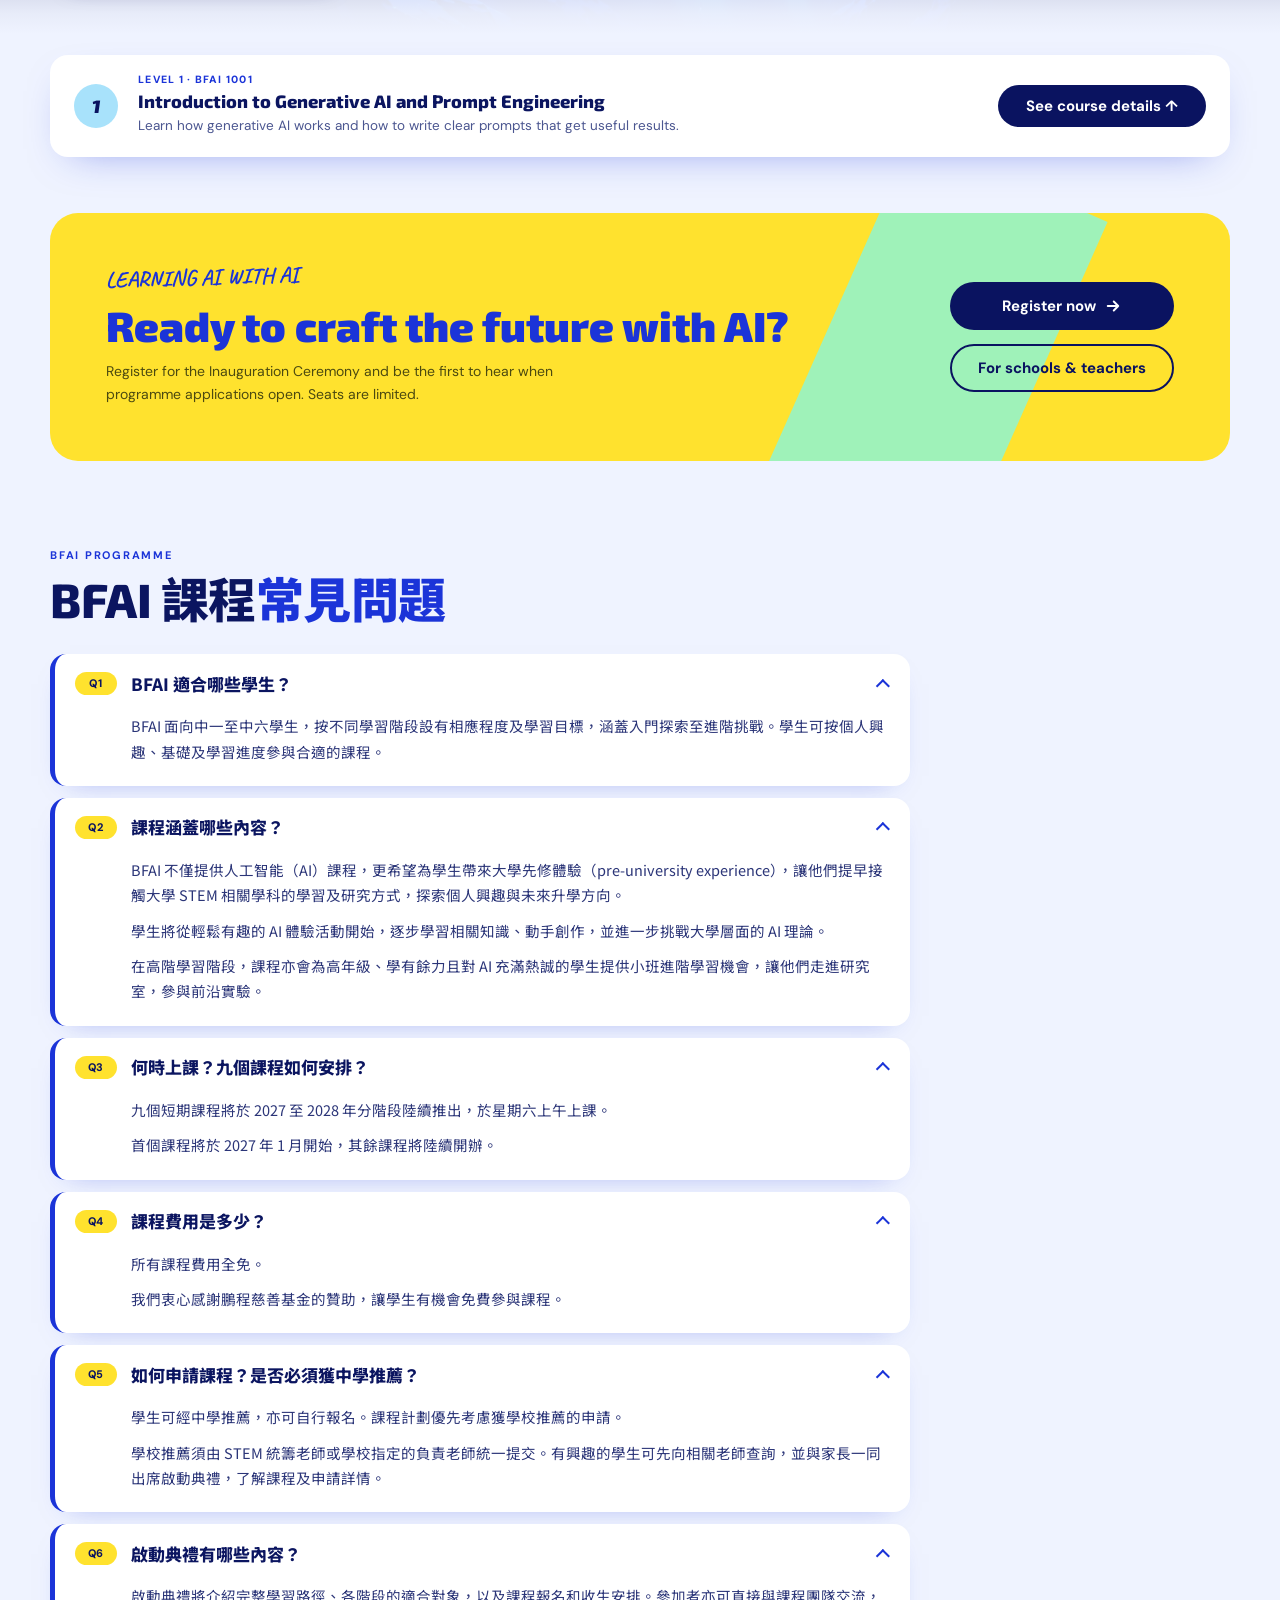
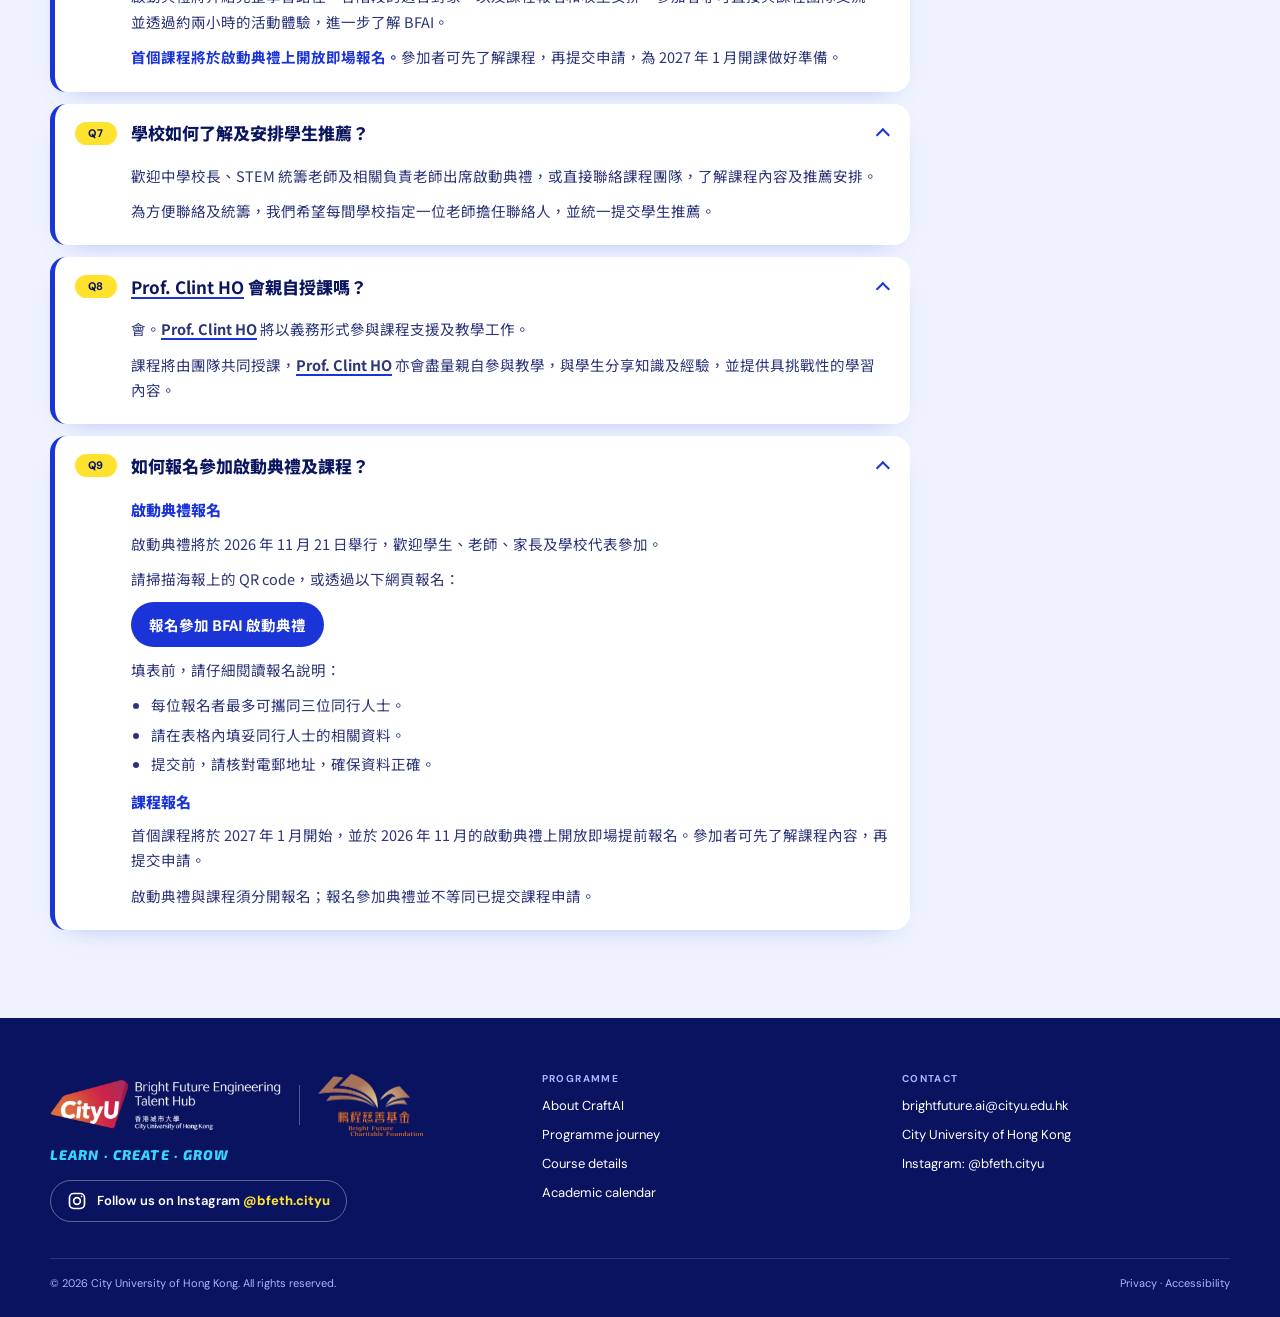
==== commit 76480518: "Add Calendar link to top navigation" ====
--- a/index.html
+++ b/index.html
@@ -28,6 +28,7 @@
       <li><a href="#about">About</a></li>
       <li><a href="#programme">Programme</a></li>
       <li><a href="#course">Course details</a></li>
+      <li><a href="#academic-calendar" data-zh="日曆">Calendar</a></li>
       <li><a href="#faq">FAQ</a></li>
       <li><a href="#contact">Contact</a></li>
       <li class="menu-reg"><a href="https://cityu.qualtrics.com/jfe/form/SV_e3fzRUMSf4UNx3M" target="_blank" rel="noopener">Register now</a></li>
--- a/assets/css/craftai.css
+++ b/assets/css/craftai.css
@@ -356,14 +356,18 @@
 }
 @media (prefers-reduced-motion: reduce) { .bub, .bp.on::after { animation: none; } .bp, .bl { transition: none; } .bl .more, .bl .more > span { transition: none; } }
 
-/* tablet */
-@media (max-width: 960px) {
+/* Keep the six navigation links clear on narrower screens. */
+@media (max-width: 1180px) {
   .nav ul { display: none; }
   .nav .bar { justify-content: space-between; }
   .nav .right { margin-left: auto; }
   .menu-btn { display: block; }
   .nav.open ul { display: grid; position: absolute; top: 100%; left: 0; right: 0; gap: 0; background: #0a1370; padding: 8px var(--gutter) 16px; border-top: 1px solid rgba(255,255,255,.12); }
   .nav.open ul a { display: block; padding: 14px 0; }
+}
+
+/* tablet */
+@media (max-width: 960px) {
   .step { flex-basis: calc(40% - 8px); }
   .ceremony-grid { grid-template-columns: 1fr; }
   .about .head { grid-template-columns: 1fr; }
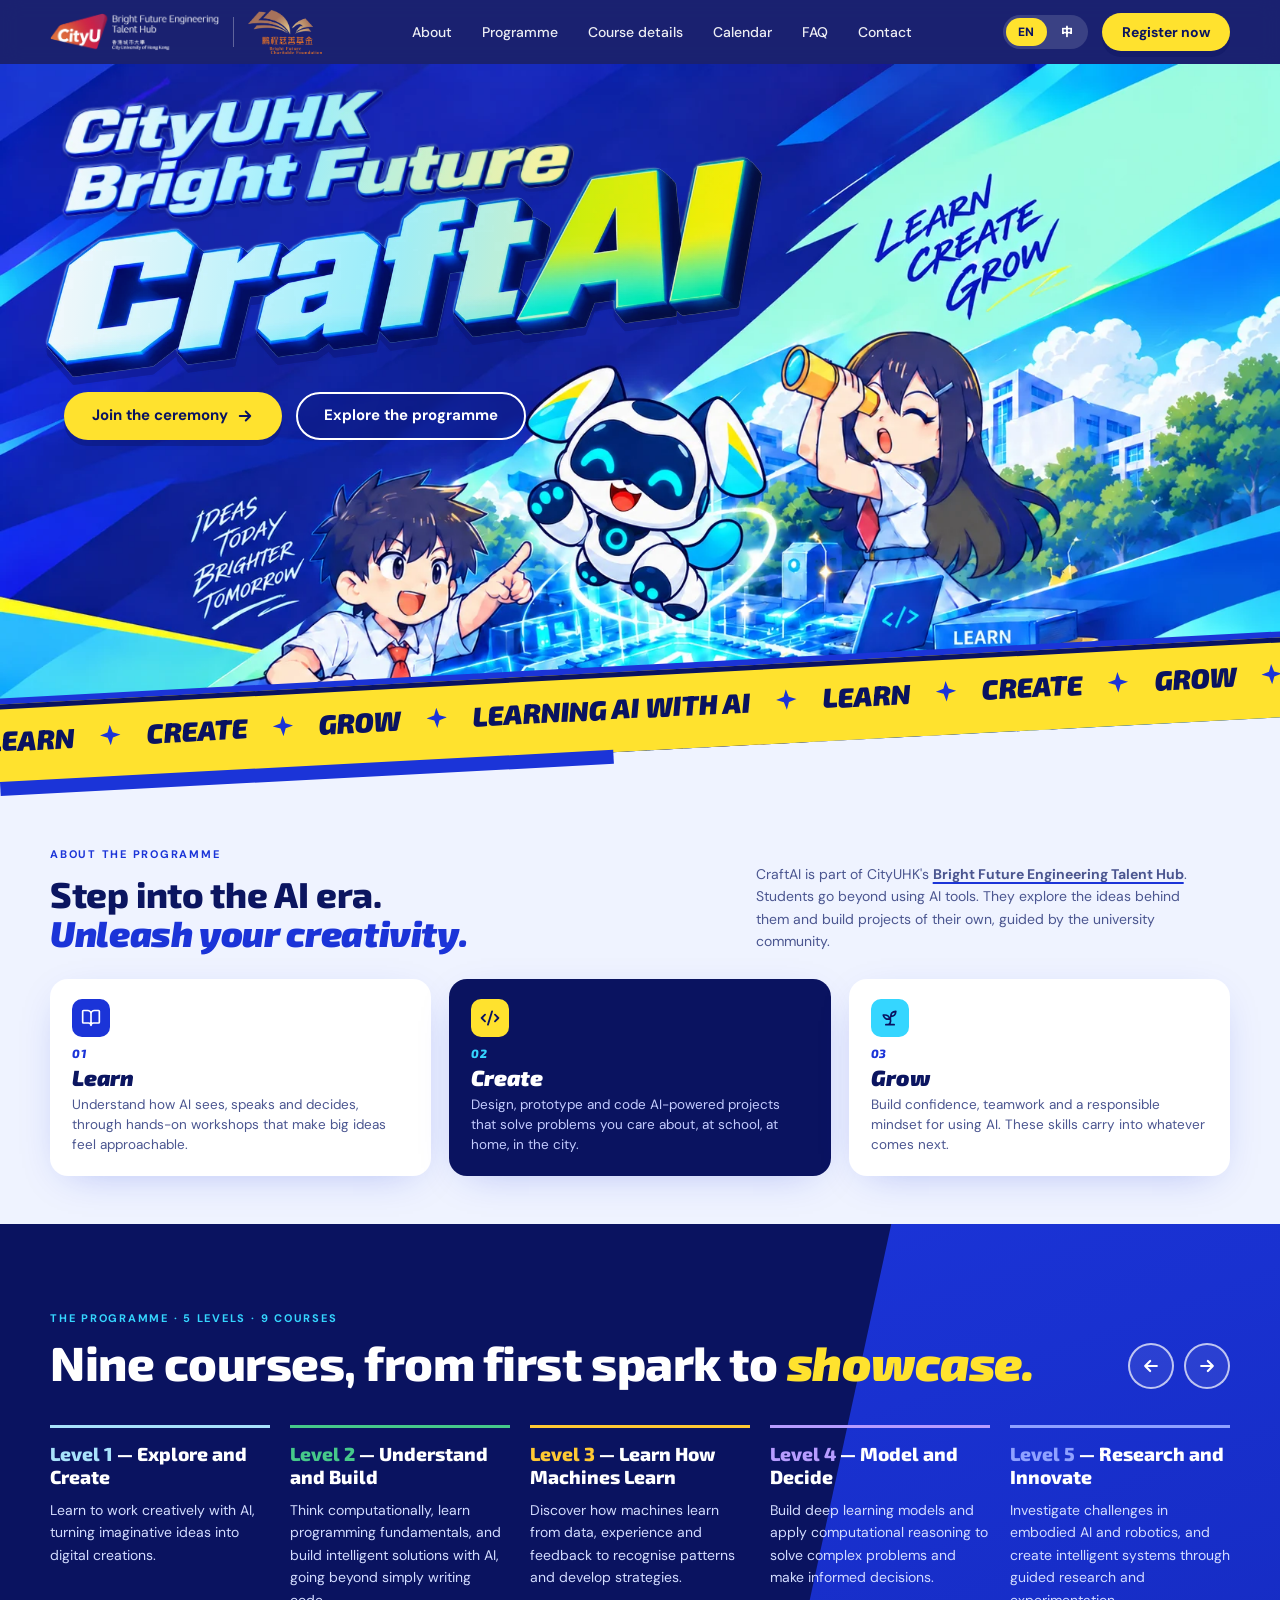
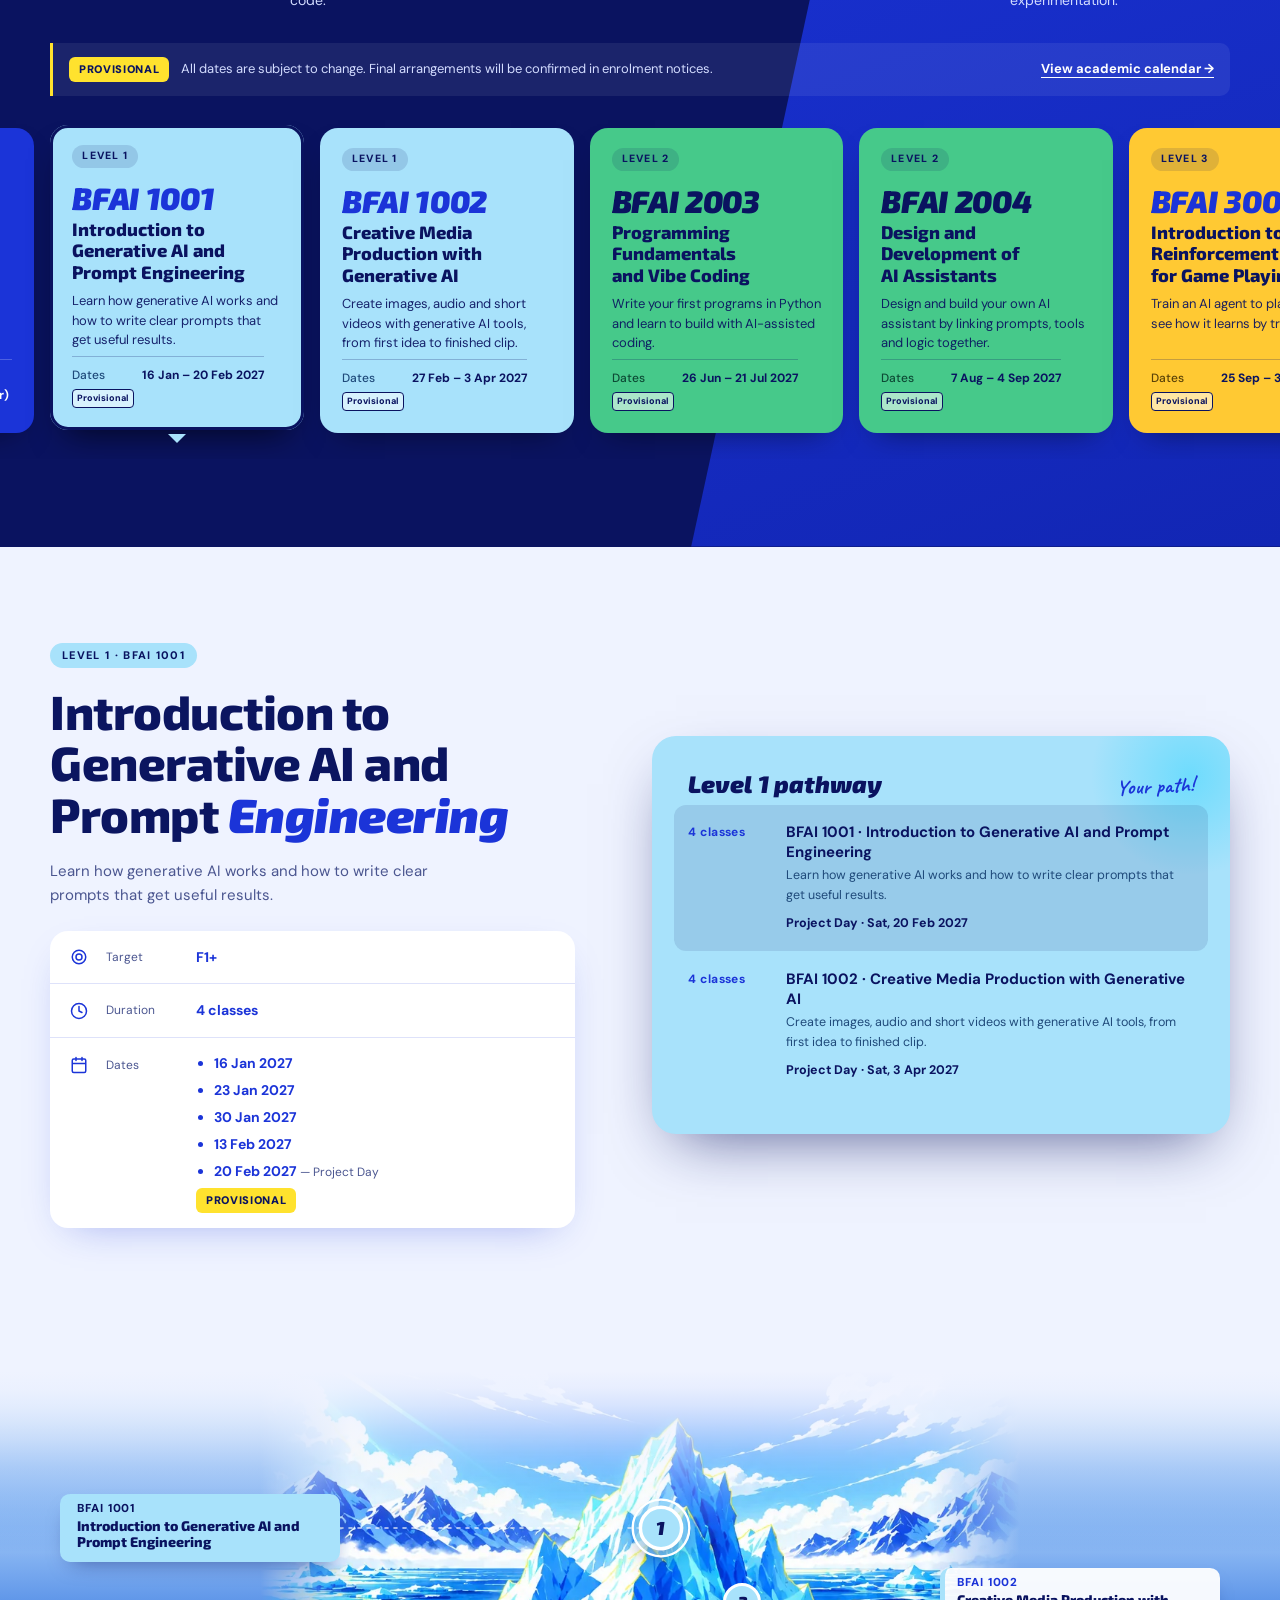
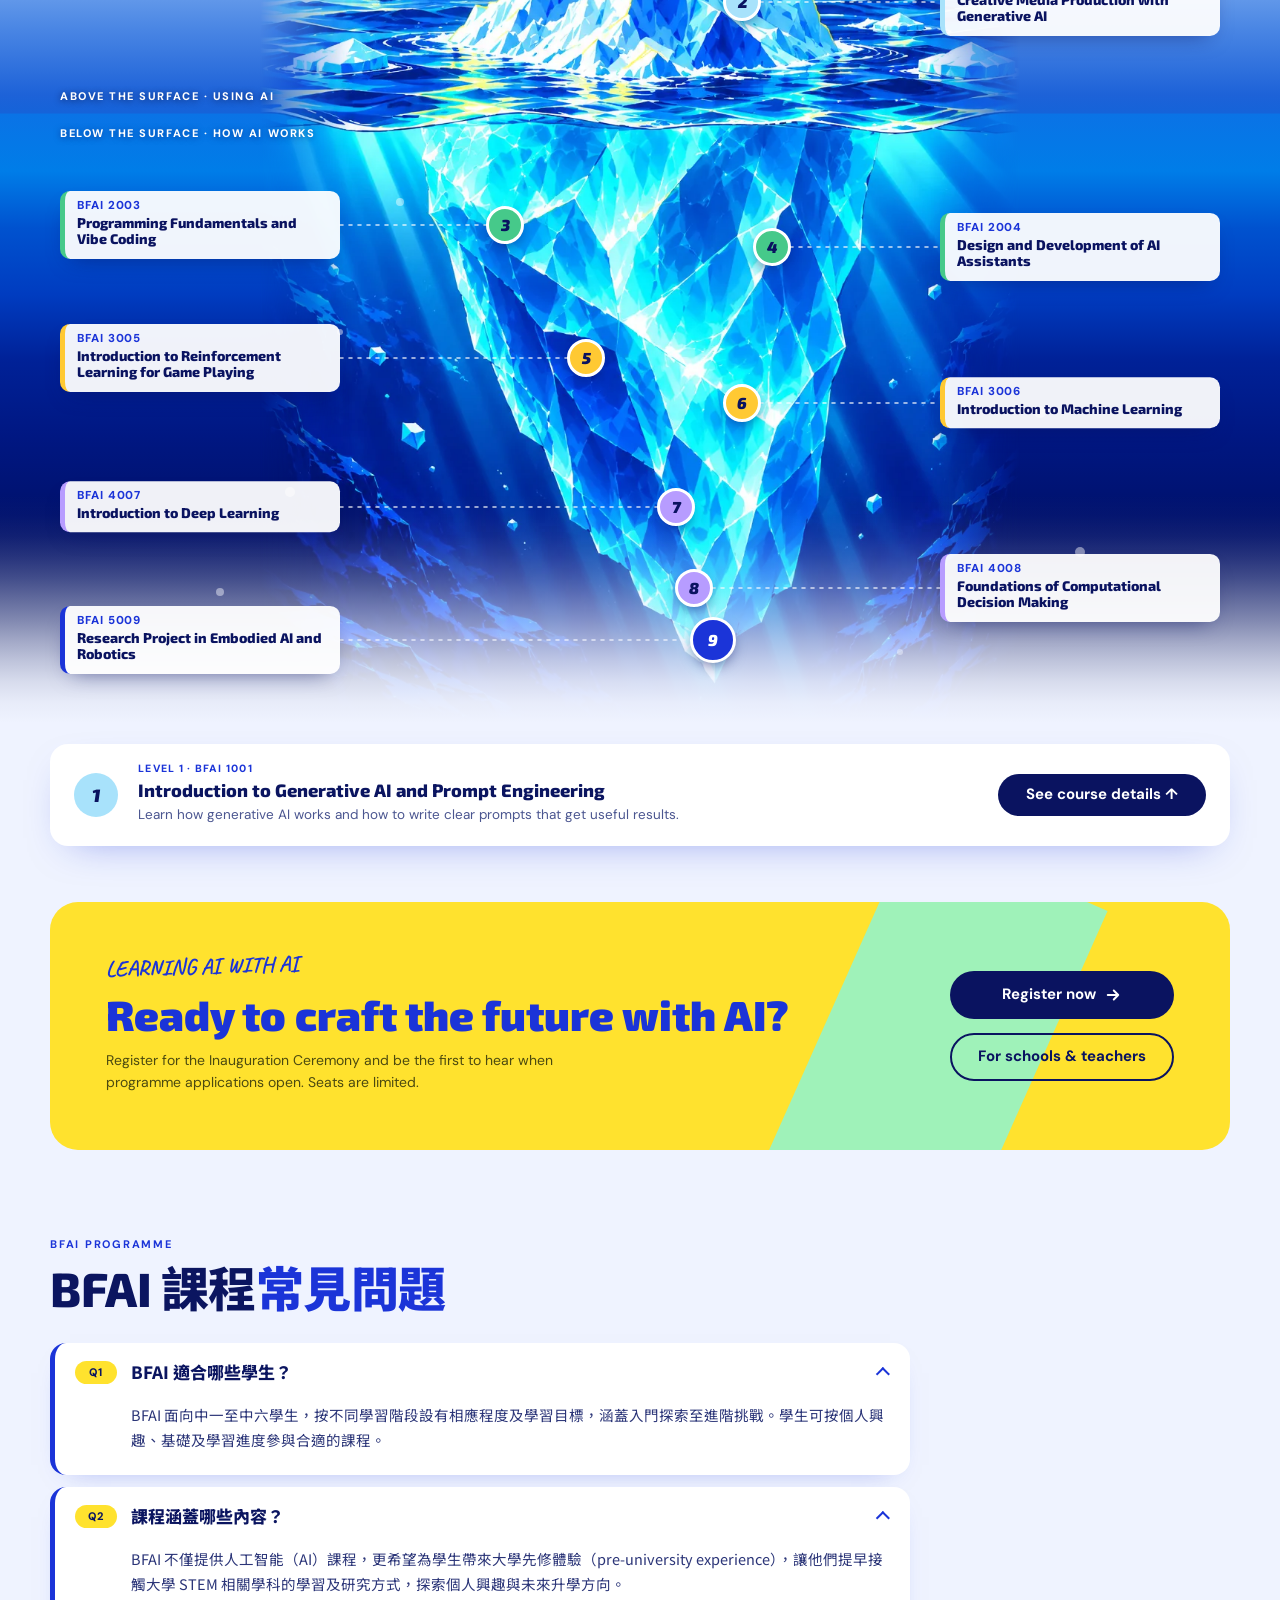
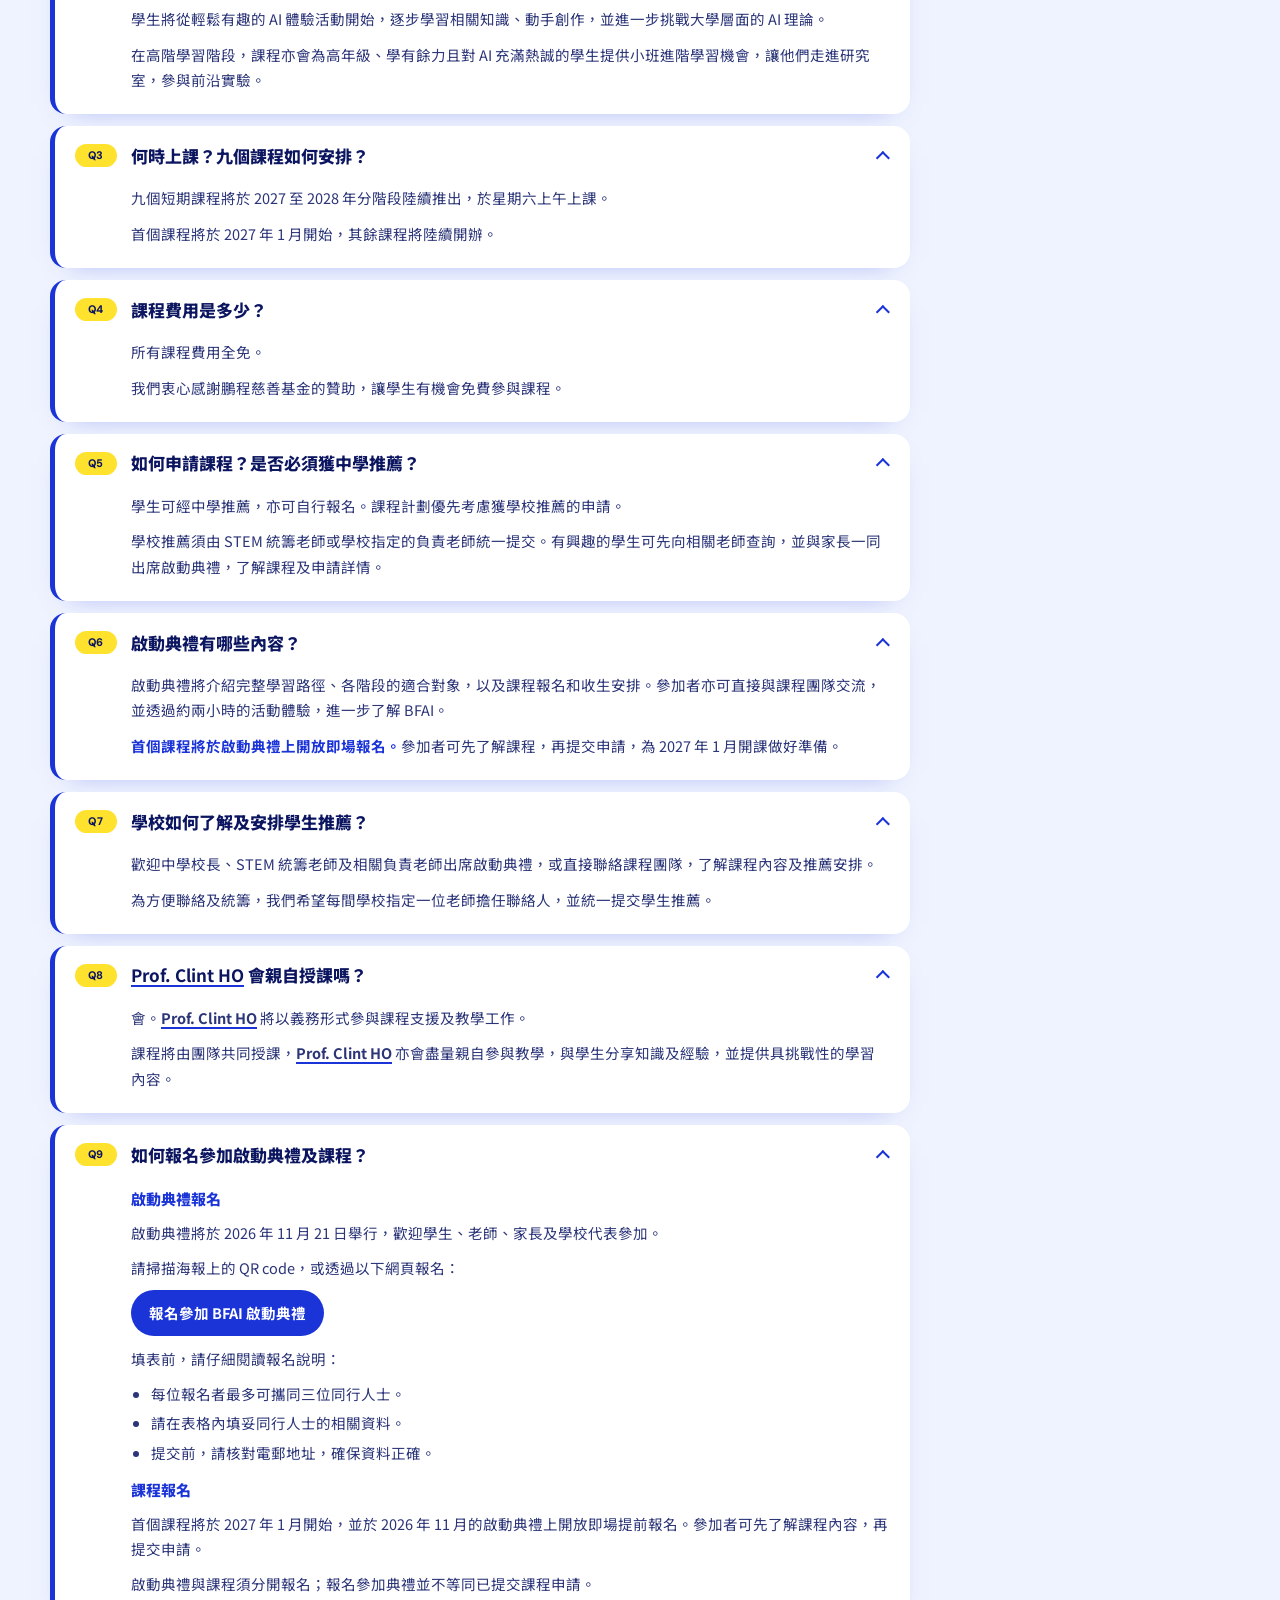
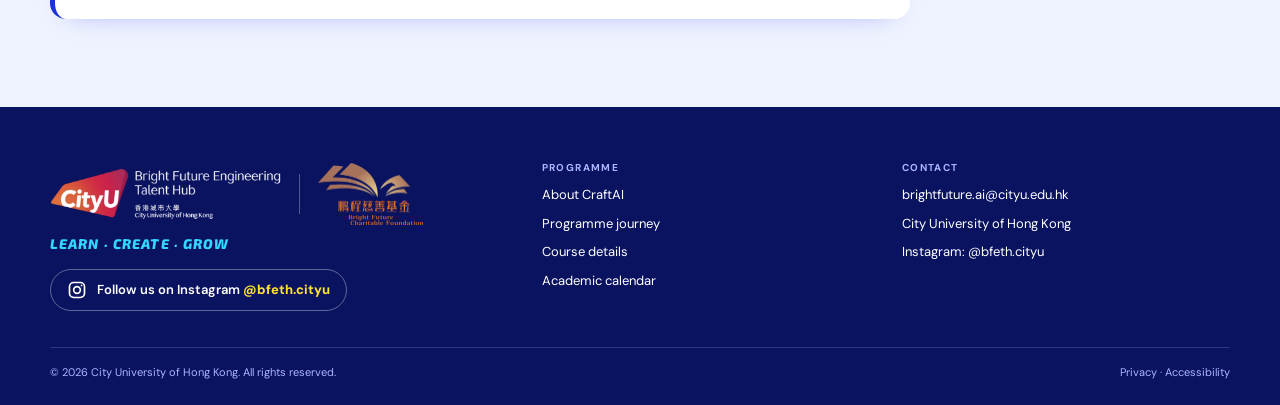
==== commit f3cca853: "Move academic calendar to separate bilingual pages" ====
--- a/index.html
+++ b/index.html
@@ -28,7 +28,7 @@
       <li><a href="#about">About</a></li>
       <li><a href="#programme">Programme</a></li>
       <li><a href="#course">Course details</a></li>
-      <li><a href="#academic-calendar" data-zh="日曆">Calendar</a></li>
+      <li><a href="calendar.html" data-site-link data-zh="日曆">Calendar</a></li>
       <li><a href="#faq">FAQ</a></li>
       <li><a href="#contact">Contact</a></li>
       <li class="menu-reg"><a href="https://cityu.qualtrics.com/jfe/form/SV_e3fzRUMSf4UNx3M" target="_blank" rel="noopener">Register now</a></li>
@@ -129,7 +129,7 @@
         <p data-zh="探究具身智能與機械人領域的挑戰，在指導下透過研究與實驗創建智能系統。">Investigate challenges in embodied AI and robotics, and create intelligent systems through guided research and experimentation.</p>
       </li>
     </ol>
-    <p class="schedule-note"><strong class="provisional-badge" data-zh="暫定">Provisional</strong><span data-zh="所有日期或會更改，最終安排以報名通知為準。">All dates are subject to change. Final arrangements will be confirmed in enrolment notices.</span><a href="#academic-calendar" data-zh="查看學年日曆 ↓">View academic calendar ↓</a></p>
+    <p class="schedule-note"><strong class="provisional-badge" data-zh="暫定">Provisional</strong><span data-zh="所有日期或會更改，最終安排以報名通知為準。">All dates are subject to change. Final arrangements will be confirmed in enrolment notices.</span><a href="calendar.html" data-site-link data-zh="查看學年日曆 →">View academic calendar →</a></p>
   </div>
     <ol class="steps" id="steps" tabindex="0" role="region" aria-label="Nine courses in five levels. Select a course to see its details below.">
       <li class="step lv1"><button type="button" class="step-btn" data-i="0" aria-pressed="false" aria-controls="course">
@@ -202,23 +202,6 @@
   <div class="wrap ceremony-grid">
     <div class="left" id="dLeft"></div>
     <div class="show" id="dShow"></div>
-  </div>
-</section>
-
-<section class="academic-calendar" id="academic-calendar" aria-labelledby="calendar-title">
-  <div class="wrap">
-    <div class="calendar-section-heading">
-      <div>
-        <span class="eyebrow">2027–2028 · BFAI</span>
-        <h2 class="title" id="calendar-title" data-zh="課程學年日曆">Academic calendar</h2>
-      </div>
-      <strong class="provisional-badge" data-zh="暫定">Provisional</strong>
-    </div>
-    <p class="calendar-intro" data-zh="按月份查看課程日期。">Browse course dates by month.</p>
-    <div id="calendarApp" data-no-translate>
-      <noscript><p data-zh="請啟用 JavaScript 以瀏覽日曆；上方課程卡仍列有暫定日期。">Enable JavaScript to browse the calendar. Provisional course periods are listed above.</p></noscript>
-    </div>
-    <p class="calendar-source-note" data-zh="課程安排截至 2026 年 11 月 9 日，所有日期均屬暫定，或會更改。第 5 級研究期延至 2028 年夏季，不設固定完結日。">Schedule as of 9 November 2026. All dates are provisional and subject to change. Level 5 research continues into summer 2028 with no fixed end date.</p>
   </div>
 </section>
 
@@ -348,7 +331,7 @@
           <li><a href="#about">About CraftAI</a></li>
           <li><a href="#programme">Programme journey</a></li>
           <li><a href="#course">Course details</a></li>
-          <li><a href="#academic-calendar" data-zh="學年日曆">Academic calendar</a></li>
+          <li><a href="calendar.html" data-site-link data-zh="學年日曆">Academic calendar</a></li>
         </ul>
       </div>
       <div>
@@ -363,8 +346,8 @@
     <div class="legal"><span>© 2026 City University of Hong Kong. All rights reserved.</span><span><span>Privacy</span> · <span>Accessibility</span></span></div>
   </div>
 </footer>
+<script src="assets/js/craftai-courses.js"></script>
 <script src="assets/js/craftai-schedule.js"></script>
-<script src="assets/js/craftai-calendar.js"></script>
 <script src="assets/js/craftai.js"></script>
 </body>
 </html>
--- a/assets/css/craftai.css
+++ b/assets/css/craftai.css
@@ -59,7 +59,7 @@
 .nav ul { display: flex; gap: 30px; list-style: none; margin: 0 auto; padding: 0; }
 .menu-reg { display: none; }
 .nav ul a { font: 500 14px/1 var(--f-body); opacity: .92; padding: 8px 0; border-bottom: 2px solid transparent; }
-.nav ul a:hover { border-color: var(--yellow); opacity: 1; }
+.nav ul a:hover, .nav ul a[aria-current="page"] { border-color: var(--yellow); opacity: 1; }
 .menu-btn { display: none; background: none; border: 0; color: #fff; padding: 8px; cursor: pointer; }
 .menu-btn svg { width: 26px; height: 26px; }
 
--- a/assets/css/craftai-calendar.css
+++ b/assets/css/craftai-calendar.css
@@ -99,9 +99,13 @@
 .academic-calendar { padding-block: clamp(40px, 5vw, 70px); background: #fff; color: #2e2e2e; font-family: "Montserrat", "Noto Sans HK", Arial, sans-serif; }
 .academic-calendar .calendar-section-heading { display: flex; justify-content: space-between; align-items: center; gap: 20px; margin-bottom: 18px; }
 .academic-calendar .calendar-section-heading > div { display: grid; gap: 10px; }
-.academic-calendar h2.title { color: #2e2e2e; font: 700 clamp(28px, 3.5vw, 42px)/1.2 "Montserrat", "Noto Sans HK", Arial, sans-serif; letter-spacing: -.025em; }
+.academic-calendar h2.title, .academic-calendar h1.title { color: #2e2e2e; font: 700 clamp(28px, 3.5vw, 42px)/1.2 "Montserrat", "Noto Sans HK", Arial, sans-serif; letter-spacing: -.025em; }
 .academic-calendar .eyebrow { color: #bf165e; font-family: inherit; }
 .academic-calendar .provisional-badge { background: #bf165e; color: #fff; border-radius: 4px; font-family: inherit; }
 .academic-calendar .calendar-intro { margin: 0 0 24px; max-width: 90ch; color: #555; font-size: 14px; line-height: 1.65; }
 .academic-calendar .calendar-source-note { margin-top: 24px; padding-top: 18px; border-top: 1px solid #dedede; color: #555; font-size: 12px; line-height: 1.65; max-width: 100%; }
 @media(max-width:560px) { .academic-calendar .calendar-section-heading { align-items: start; flex-wrap: wrap; } }
+
+.calendar-page { background: #fff; }
+.calendar-page-back { padding-top: 24px; color: #bf165e; font-size: 13px; }
+.calendar-page-back a { text-decoration: underline; text-underline-offset: 3px; }
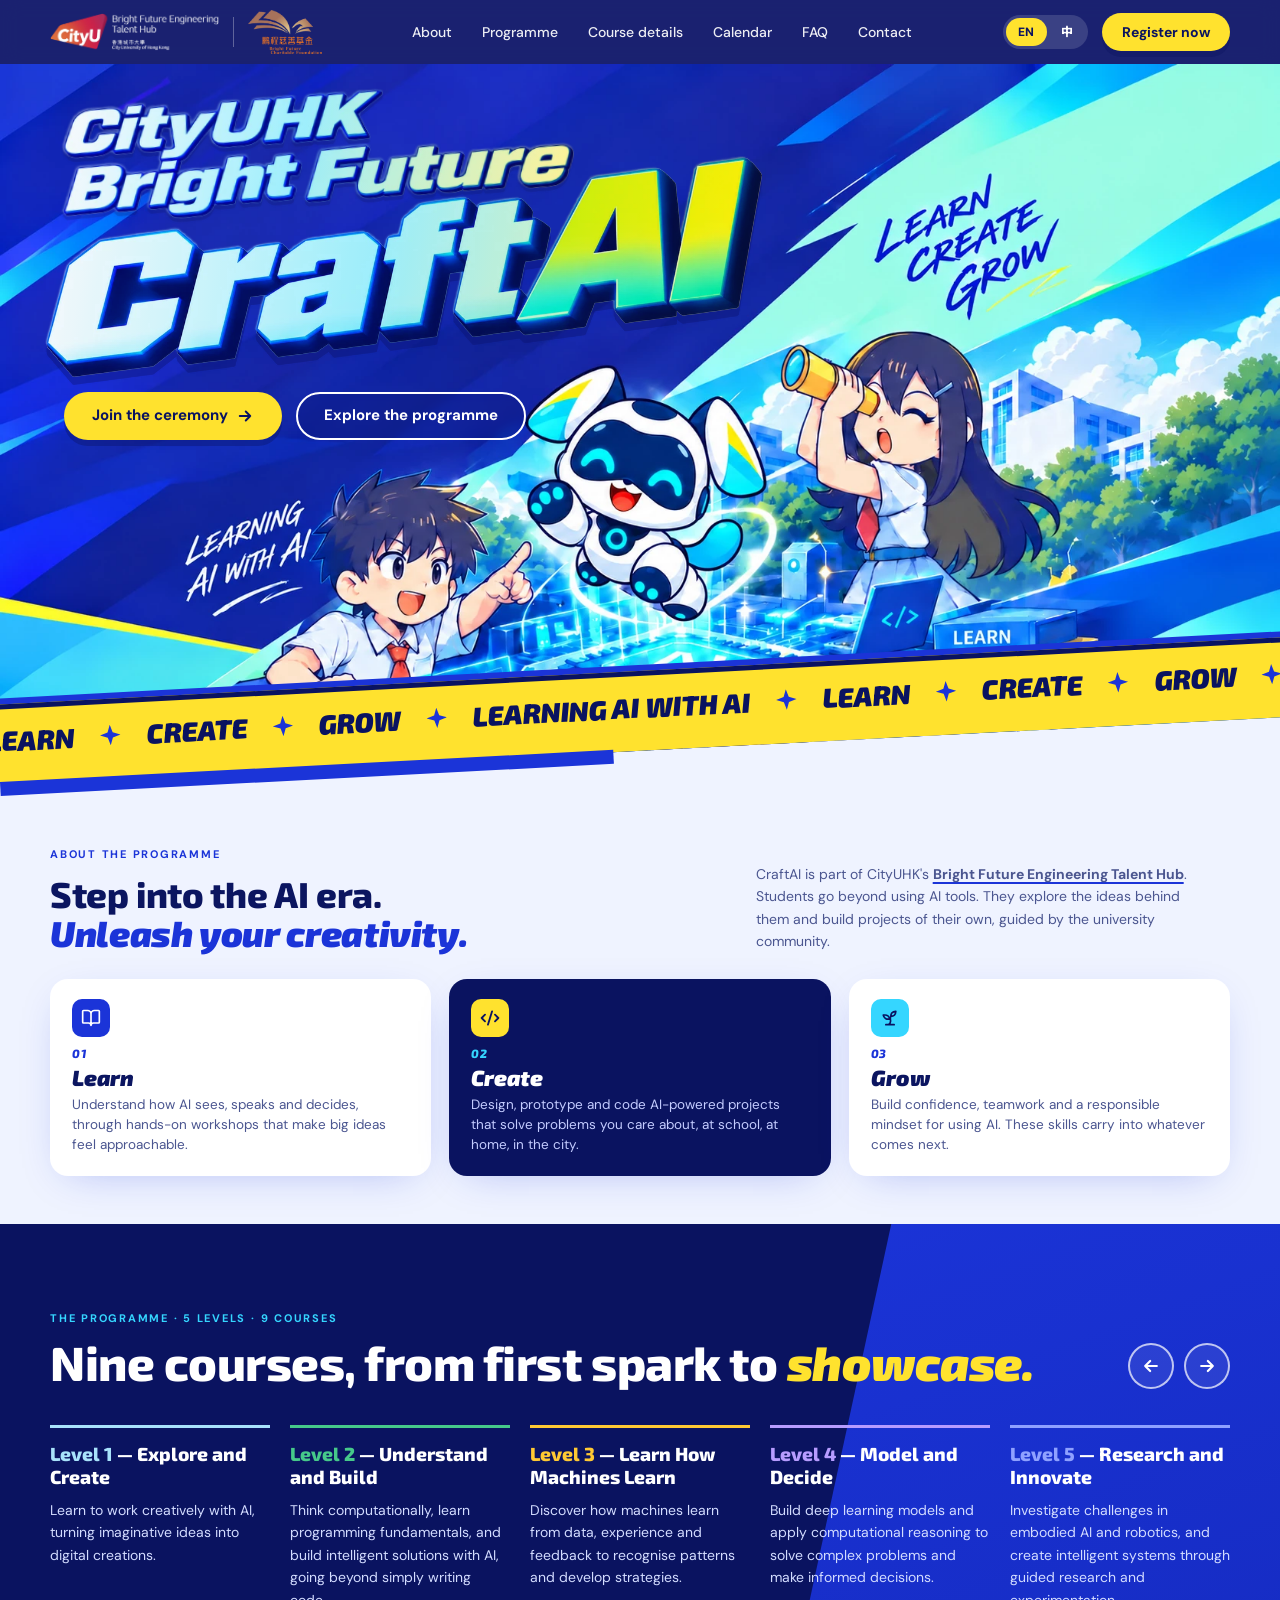
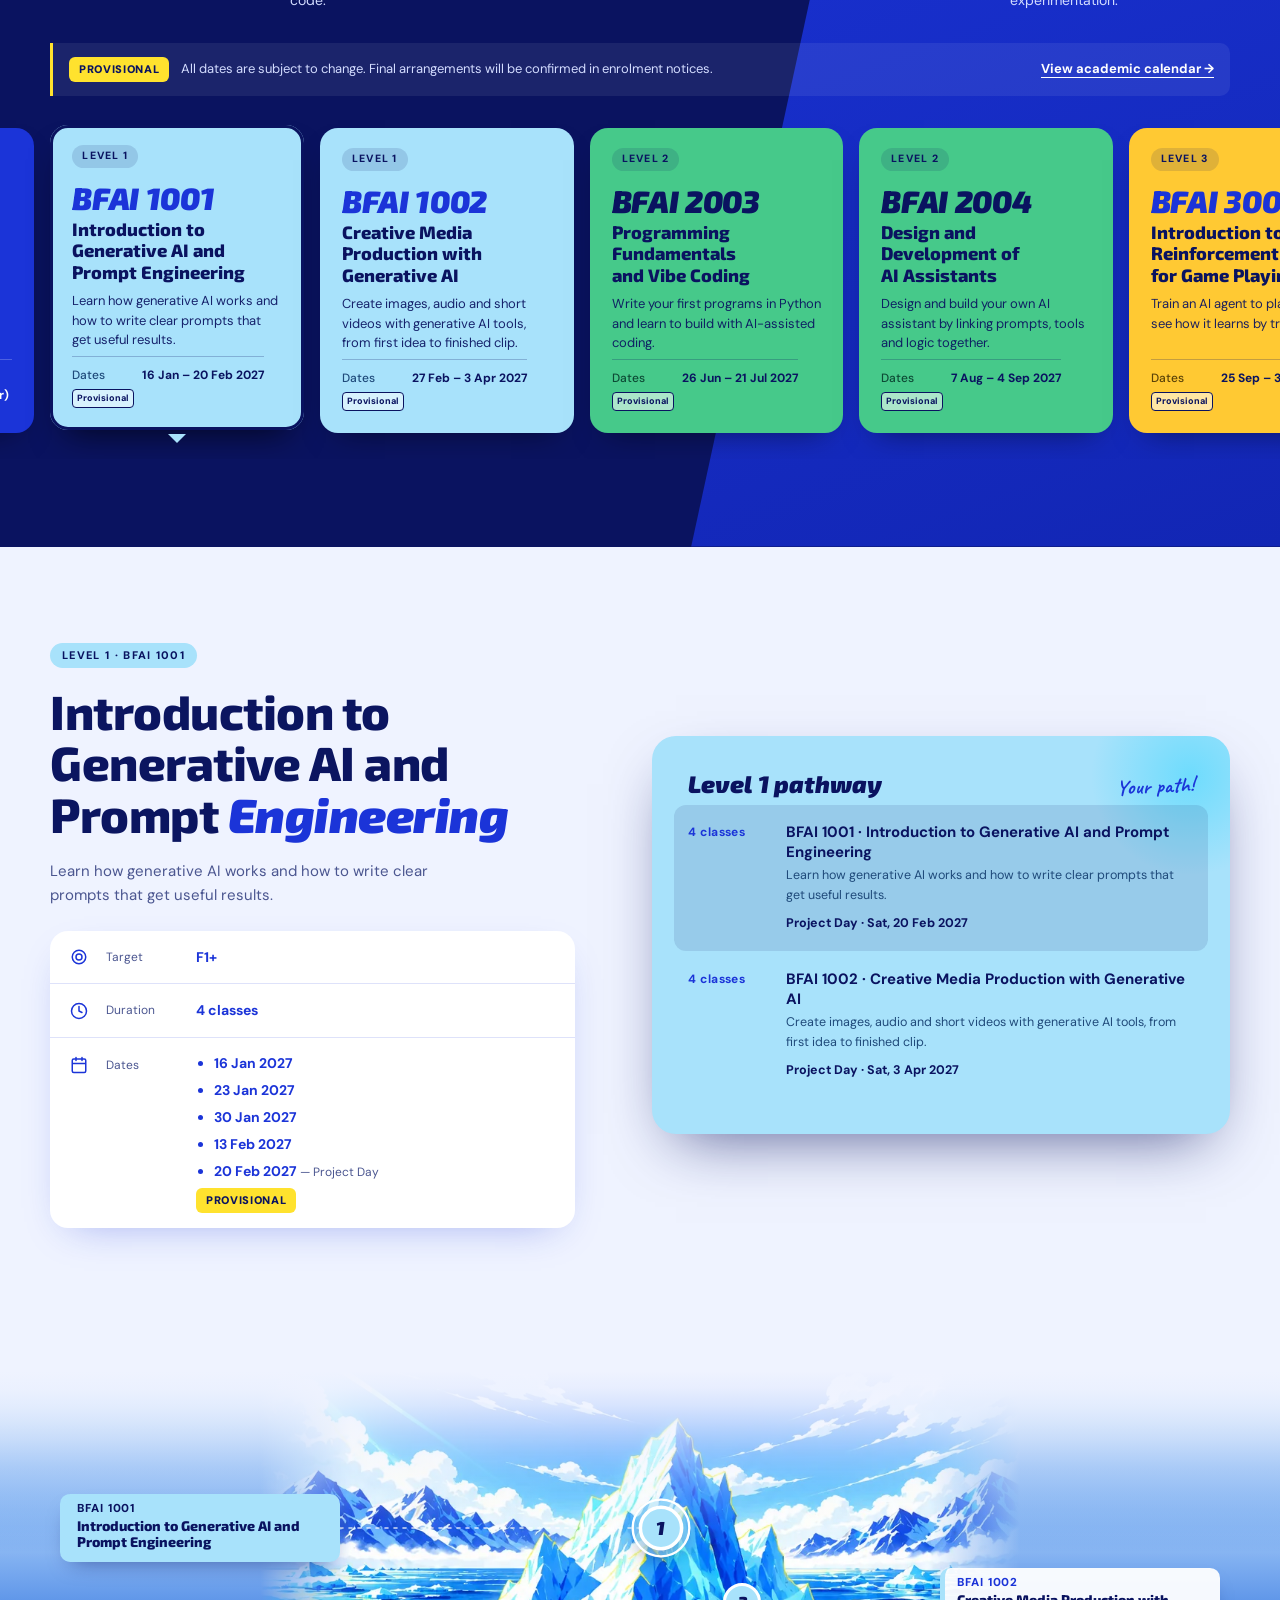
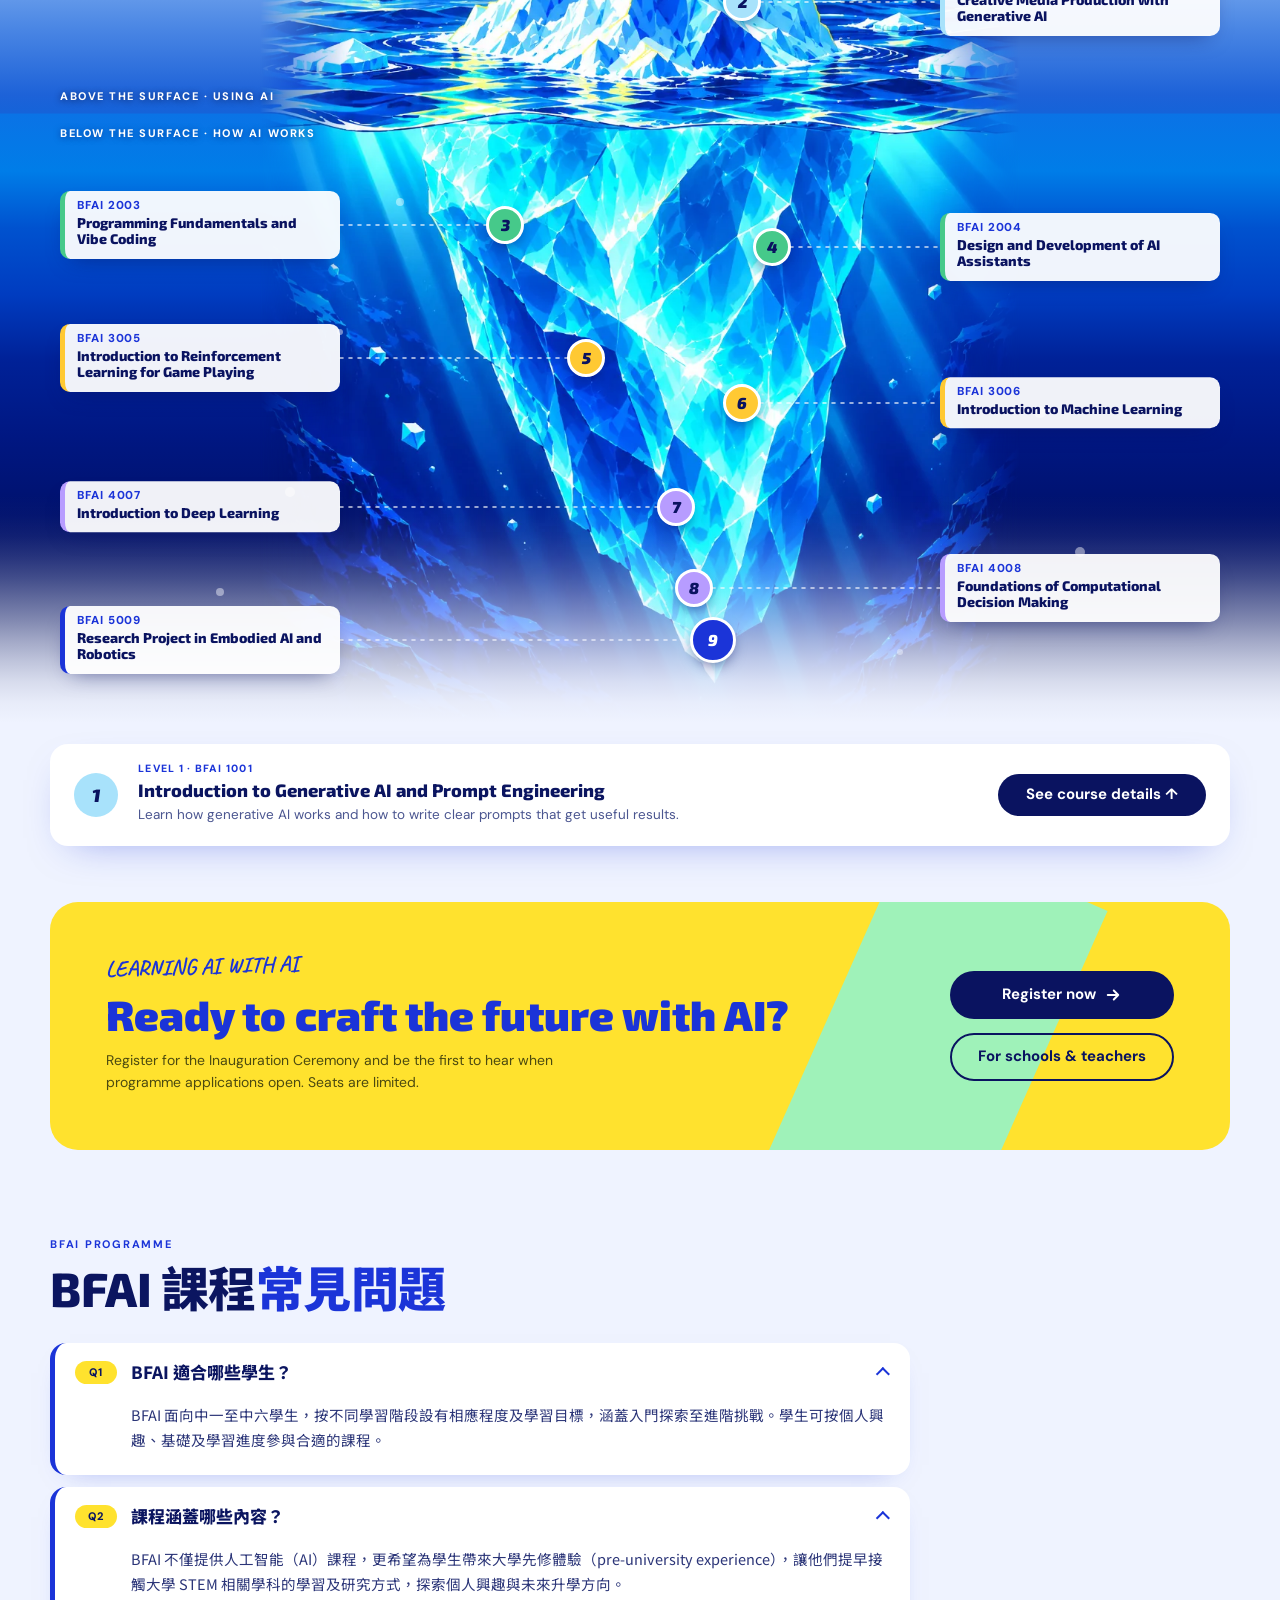
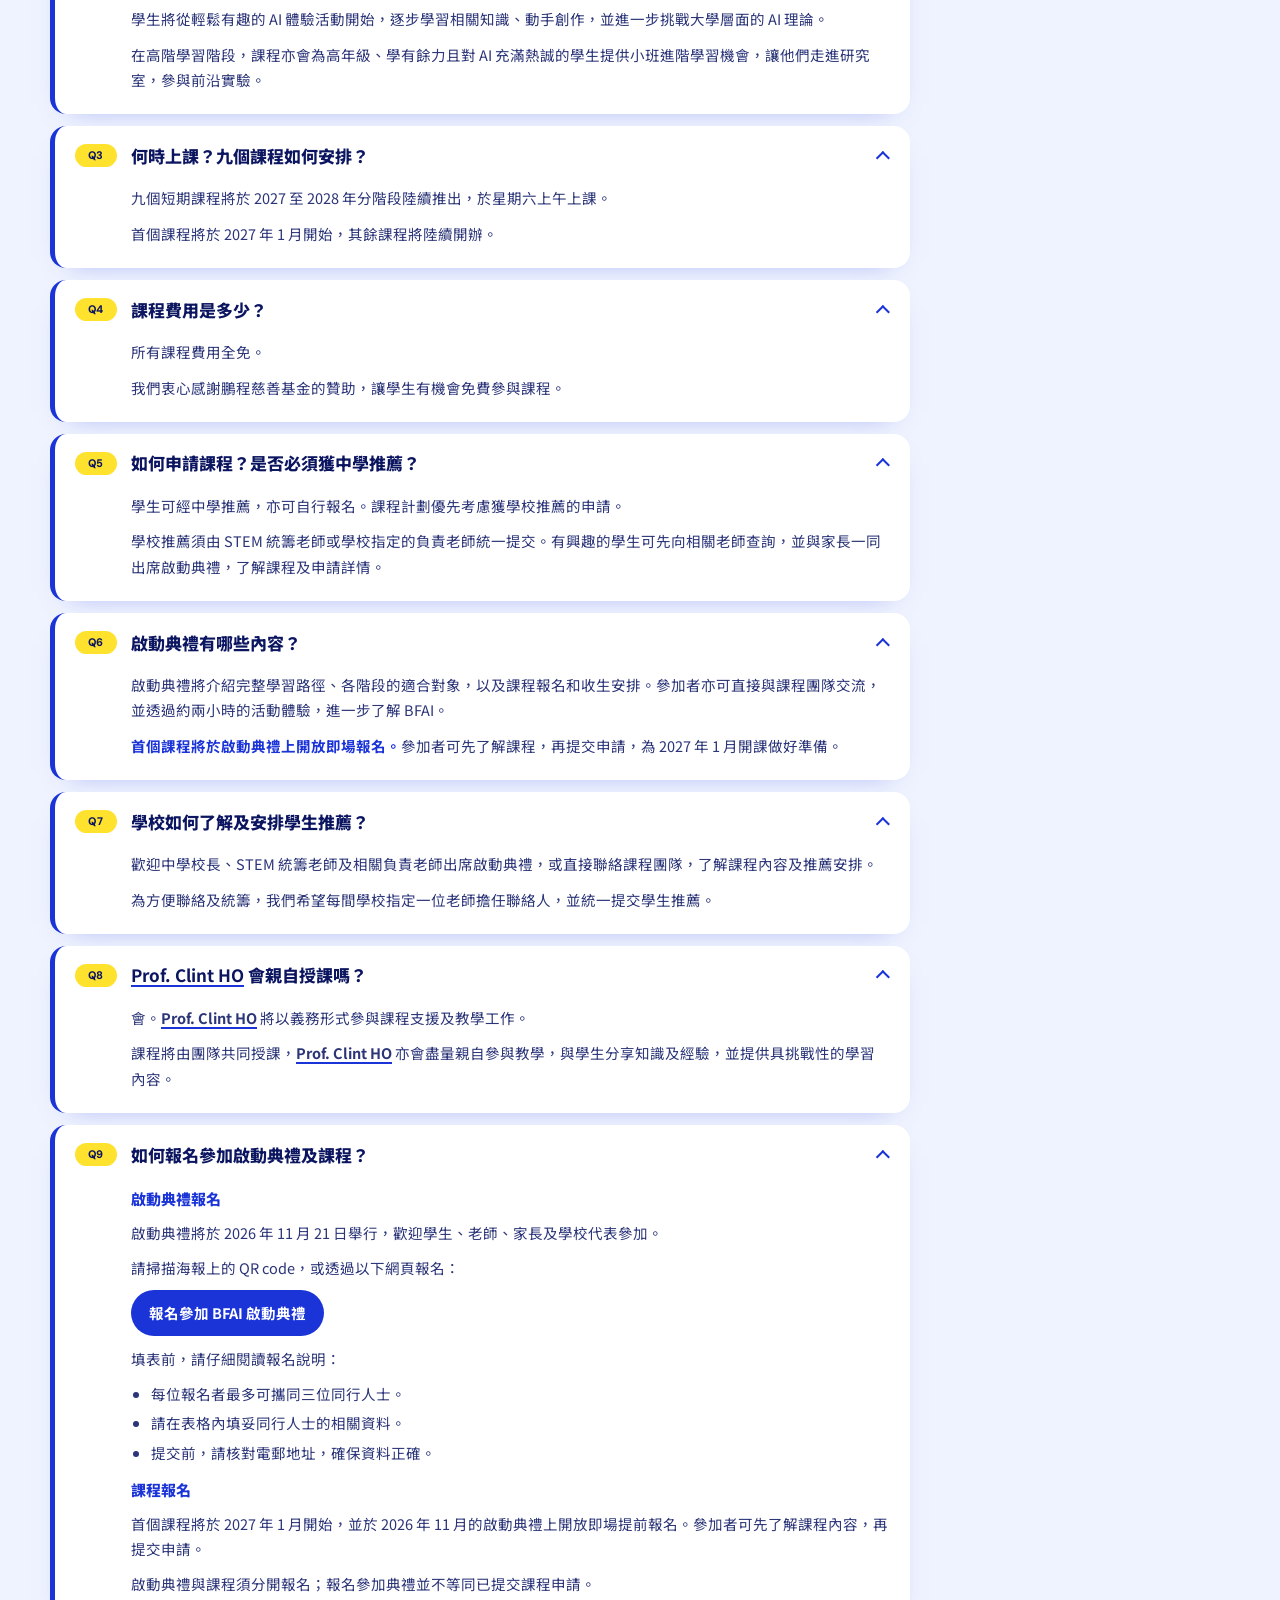
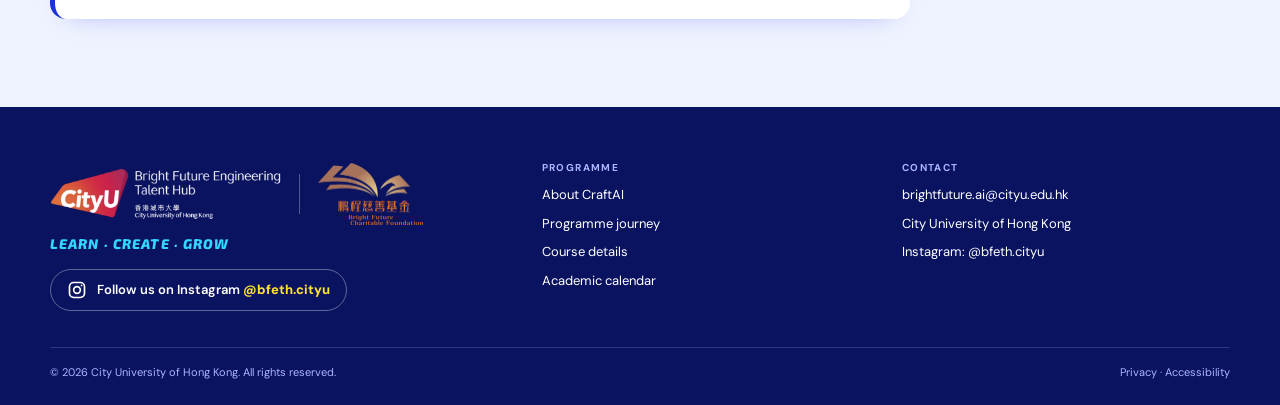
==== commit d56900e6: "Update hero artwork slogan to Learning AI with AI" ====
--- a/index.html
+++ b/index.html
@@ -46,7 +46,7 @@
 <main id="top">
 <section class="hero" aria-label="CraftAI, CityUHK Bright Future">
   <div class="stage">
-    <img class="herobg" src="assets/images/craftai/herobg.webp" alt="Students and a robot dog with a telescope, standing on a glowing AI chip above a university campus" width="1672" height="941">
+    <img class="herobg" src="assets/images/craftai/herobg-learning-ai.webp" alt="Students and a robot dog with a telescope, standing on a glowing AI chip above a university campus. Learning AI with AI" width="1672" height="941">
     <div class="kicker shine"><img src="assets/images/craftai/kicker.webp" alt="CityUHK Bright Future" width="760" height="214"></div>
     <h1 class="craftai shine"><img src="assets/images/craftai/craftai.webp" alt="CraftAI" width="1200" height="371"></h1>
     <div class="cta-row">
